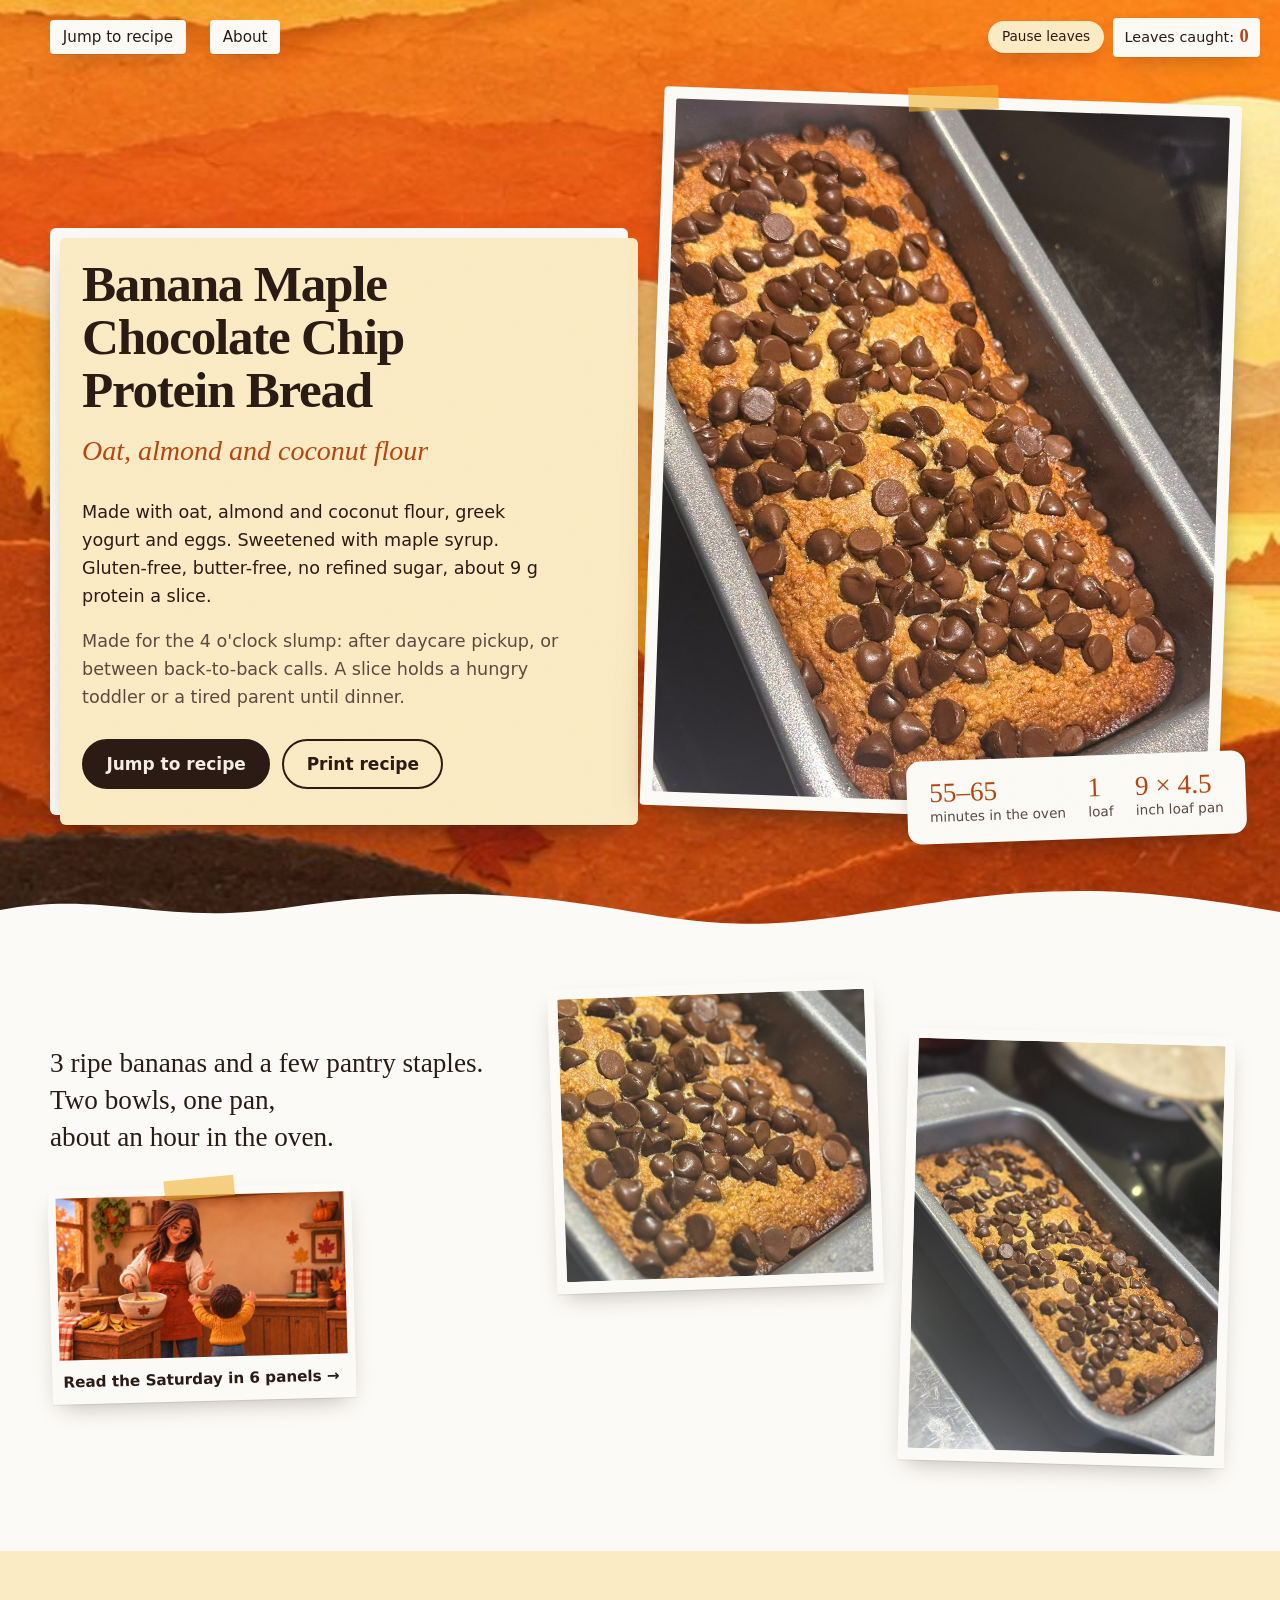
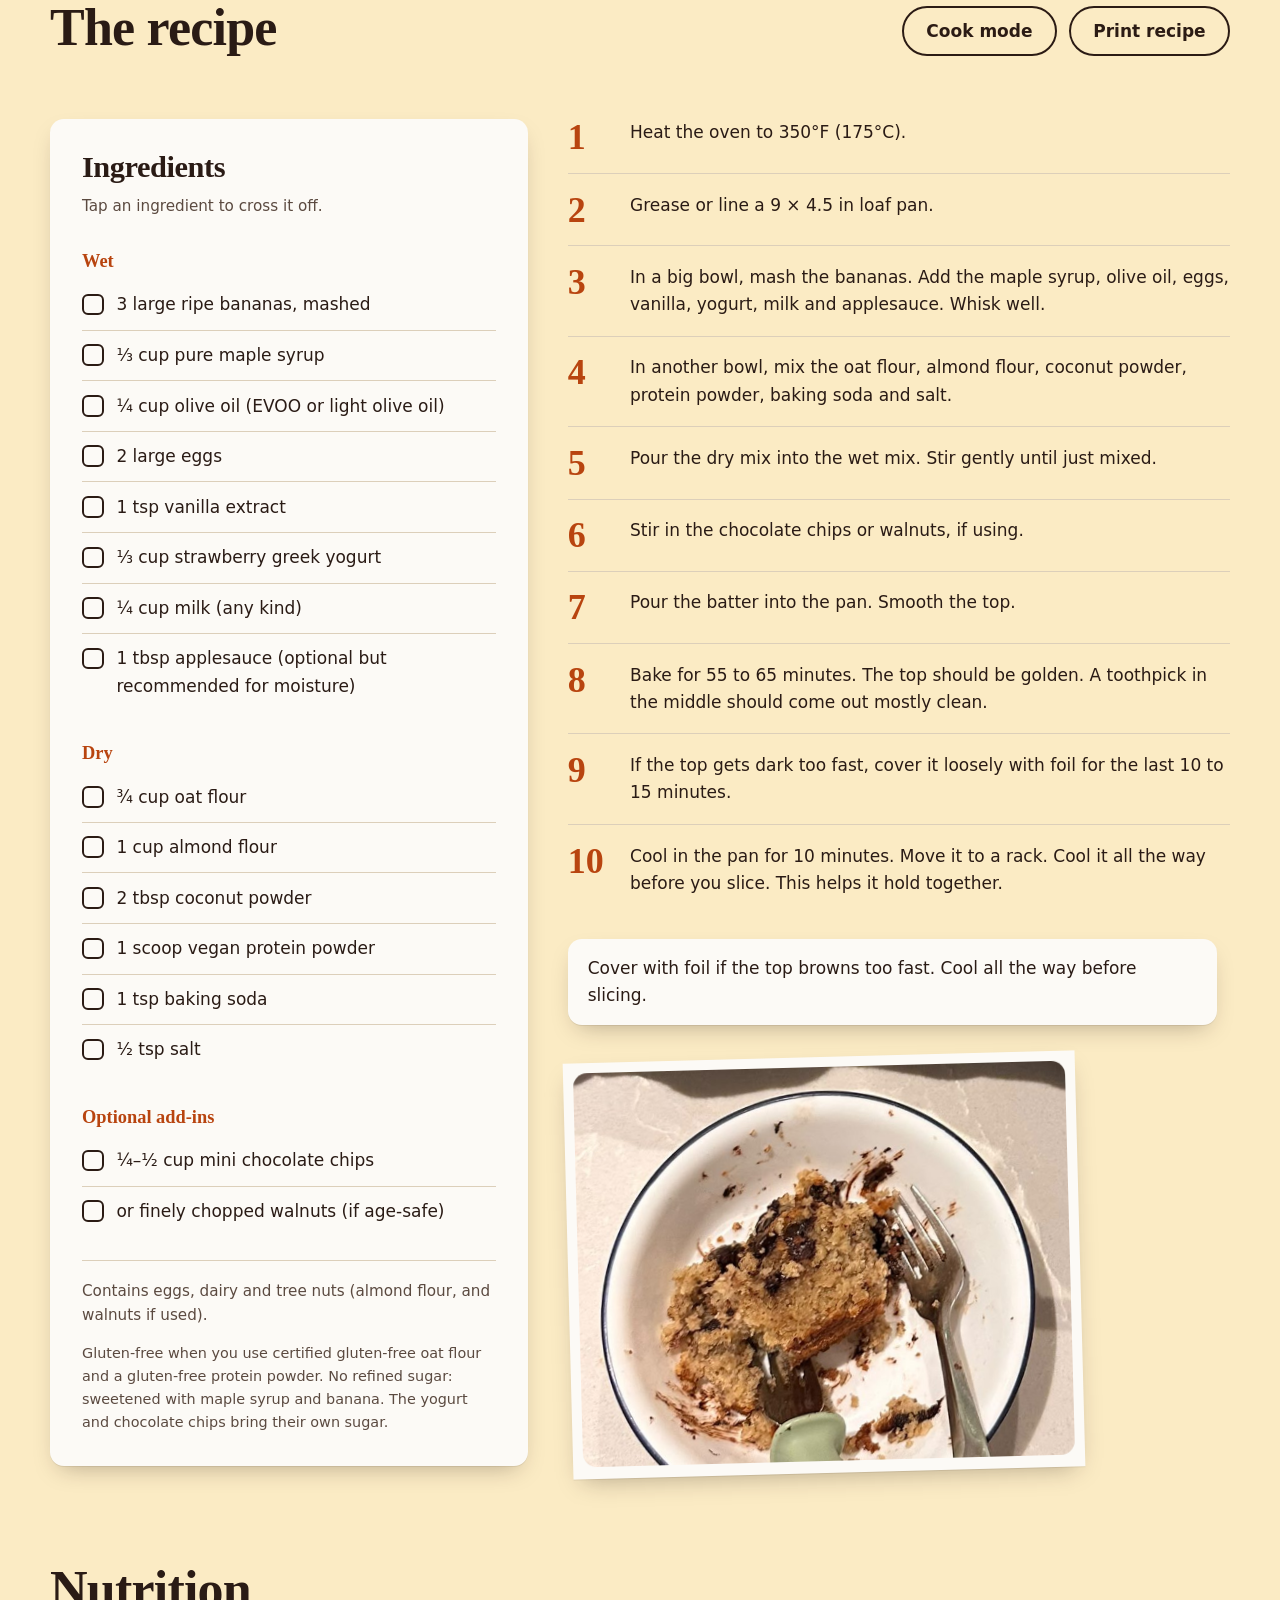
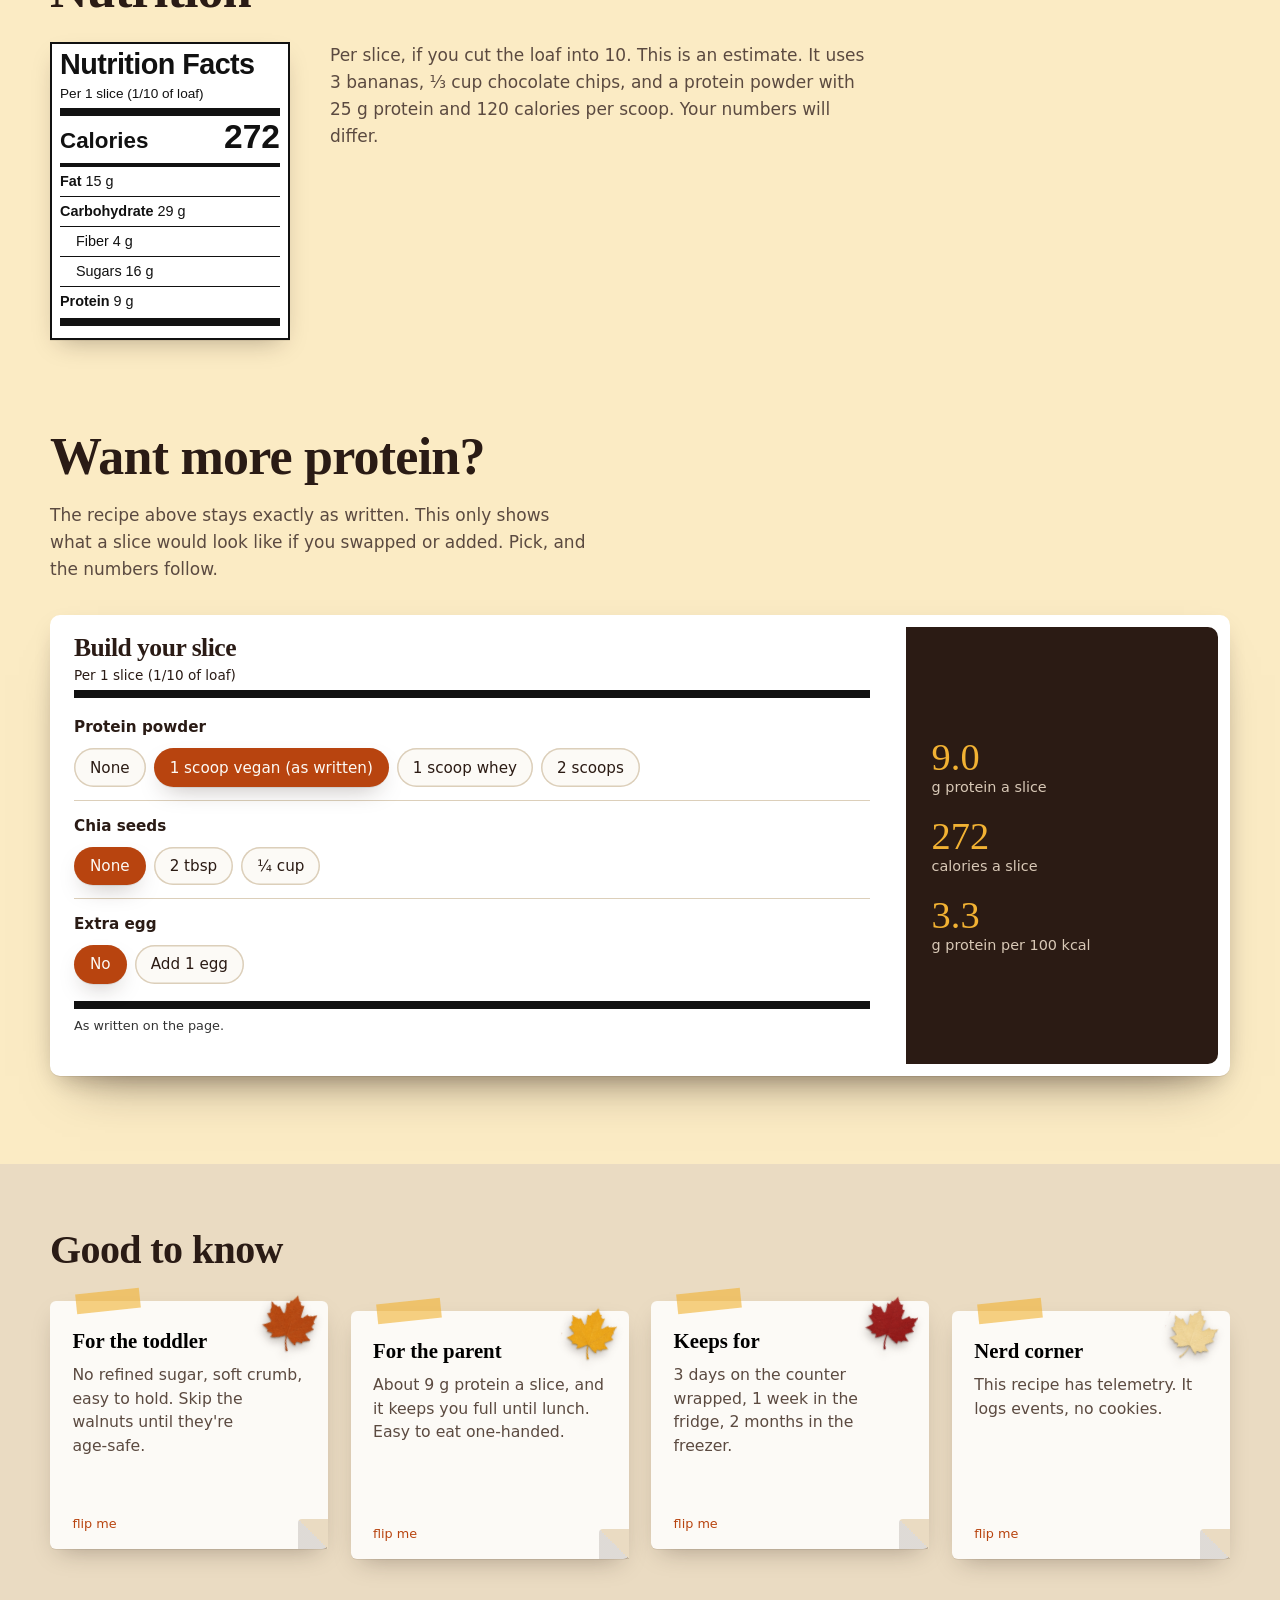
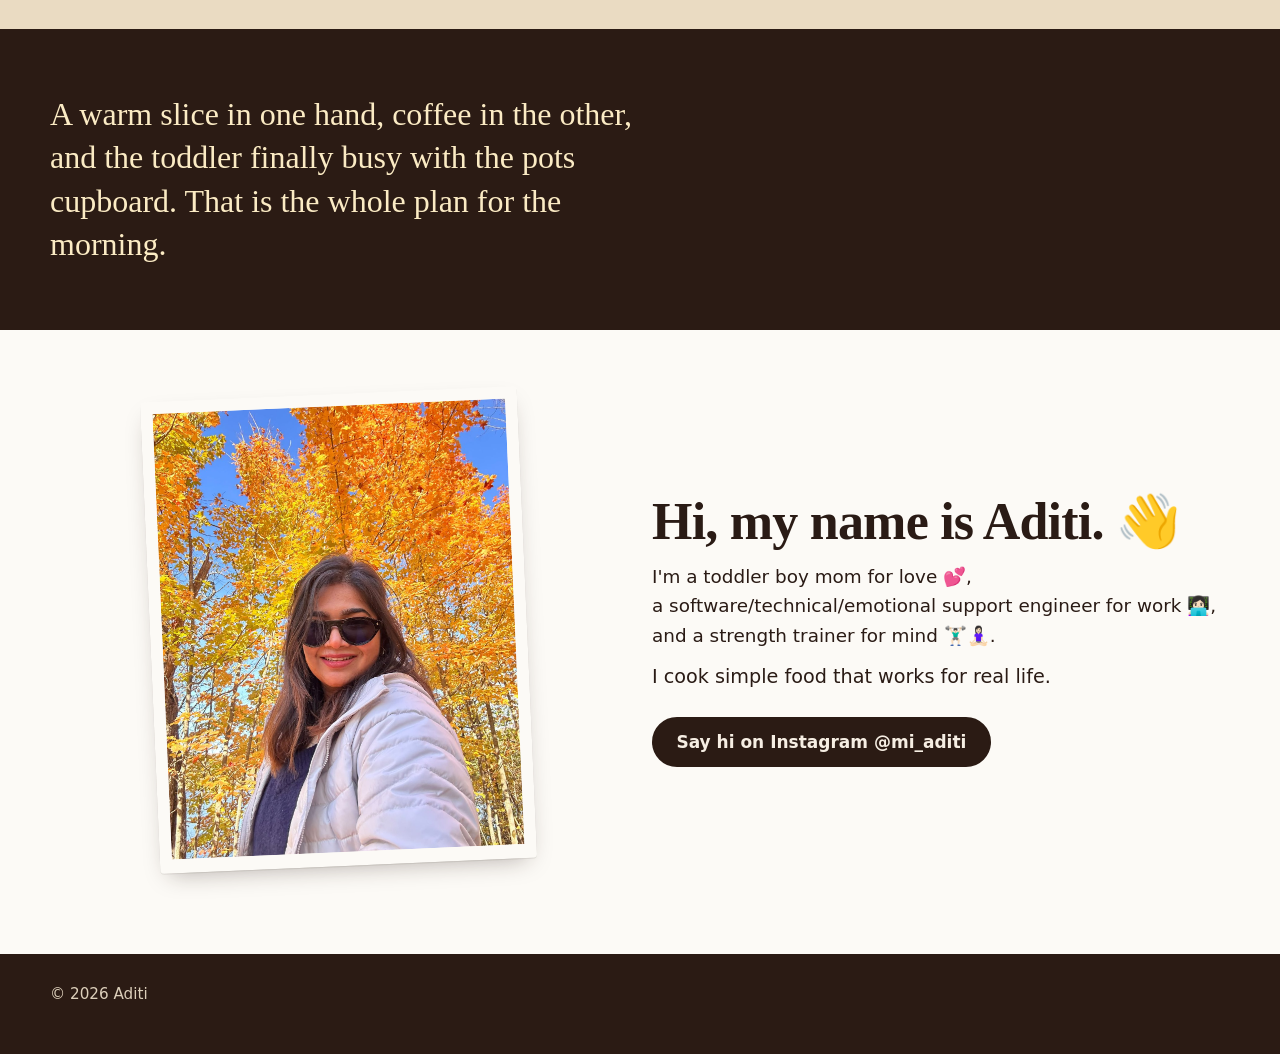
==== index.html @ 46024538 "Add comic strip page (How it went) and teaser on index Amp-Thread-ID: https://ampcode.com/threads/T-" ====
<!DOCTYPE html>
<html lang="en">
<head>
  <meta charset="utf-8">
  <meta name="viewport" content="width=device-width, initial-scale=1">
  <title>Banana Maple Chocolate Chip Protein Bread (Oat, Almond and Coconut Flour)</title>
  <meta name="description" content="Banana bread made with oat, almond and coconut flour, Greek yogurt and eggs, sweetened with maple syrup. Bakes in 55 to 65 minutes.">
  <meta name="theme-color" content="#2B1B14">
  <meta name="color-scheme" content="light">
  <link rel="canonical" href="https://aditiabhang.github.io/yummy-food/">
  <link rel="icon" href="data:image/svg+xml,%3Csvg xmlns=%22http://www.w3.org/2000/svg%22 viewBox=%220 0 100 100%22%3E%3Ctext y=%22.9em%22 font-size=%2290%22%3E%F0%9F%8D%81%3C/text%3E%3C/svg%3E">

  <meta property="og:type" content="article">
  <meta property="og:title" content="Banana Maple Chocolate Chip Protein Bread (Oat, Almond and Coconut Flour)">
  <meta property="og:description" content="Banana bread made with oat, almond and coconut flour, Greek yogurt and eggs, sweetened with maple syrup.">
  <meta property="og:url" content="https://aditiabhang.github.io/yummy-food/">
  <meta property="og:image" content="https://aditiabhang.github.io/yummy-food/assets/images/banana-loaf-3.jpg">
  <meta property="og:image:width" content="1200">
  <meta property="og:image:height" content="1600">
  <meta property="og:image:alt" content="Baked banana bread topped with mini chocolate chips in a loaf pan">
  <meta name="twitter:card" content="summary_large_image">

  <script type="application/ld+json">
  {
    "@context": "https://schema.org",
    "@type": "Recipe",
    "name": "Banana Maple Chocolate Chip Protein Bread (Oat, Almond and Coconut Flour)",
    "description": "Banana bread made with oat, almond and coconut flour, Greek yogurt and eggs, sweetened with maple syrup, with chocolate chips.",
    "image": ["https://aditiabhang.github.io/yummy-food/assets/images/banana-loaf-3.jpg"],
    "author": { "@type": "Person", "name": "Aditi" },
    "cookTime": "PT1H",
    "recipeYield": "1 loaf",
    "recipeIngredient": [
      "3 large ripe bananas, mashed",
      "1/3 cup pure maple syrup",
      "1/4 cup olive oil (EVOO or light olive oil)",
      "2 large eggs",
      "1 tsp vanilla extract",
      "1/3 cup strawberry Greek yogurt",
      "1/4 cup milk (any kind)",
      "1 tbsp applesauce (optional but recommended for moisture)",
      "3/4 cup oat flour",
      "1 cup almond flour",
      "2 tbsp coconut powder",
      "1 scoop vegan protein powder",
      "1 tsp baking soda",
      "1/2 tsp salt",
      "1/4 to 1/2 cup mini chocolate chips (optional)",
      "or finely chopped walnuts (optional, if age-safe)"
    ],
    "recipeInstructions": [
      { "@type": "HowToStep", "text": "Heat the oven to 350°F (175°C)." },
      { "@type": "HowToStep", "text": "Grease or line a 9 x 4.5 in loaf pan." },
      { "@type": "HowToStep", "text": "In a big bowl, mash the bananas. Add the maple syrup, olive oil, eggs, vanilla, yogurt, milk and applesauce. Whisk well." },
      { "@type": "HowToStep", "text": "In another bowl, mix the oat flour, almond flour, coconut powder, protein powder, baking soda and salt." },
      { "@type": "HowToStep", "text": "Pour the dry mix into the wet mix. Stir gently until just mixed." },
      { "@type": "HowToStep", "text": "Stir in the chocolate chips or walnuts, if using." },
      { "@type": "HowToStep", "text": "Pour the batter into the pan. Smooth the top." },
      { "@type": "HowToStep", "text": "Bake for 55 to 65 minutes. The top should be golden. A toothpick in the middle should come out mostly clean." },
      { "@type": "HowToStep", "text": "If the top gets dark too fast, cover it loosely with foil for the last 10 to 15 minutes." },
      { "@type": "HowToStep", "text": "Cool in the pan for 10 minutes. Move it to a rack. Cool it all the way before you slice. This helps it hold together." }
    ]
  }
  </script>

  <style>
    :root {
      --paper: #FCFAF6;
      --ink: #2A1B15;
      --muted: #5B4A40;
      --cocoa: #2B1B14;
      --cocoa-2: #3B281F;
      --gold: #F2B233;
      --gold-soft: #FBEBC4;
      --maple: #B8440F;
      --sky-100: #D6E7FA;
      --line: #DCCFBA;
      --on-dark: #F6EEE3;
      --display: "Iowan Old Style", "Charter", "Palatino Linotype", Georgia, serif;
      --body: ui-sans-serif, system-ui, -apple-system, "Segoe UI", Roboto, "Helvetica Neue", Arial, sans-serif;
      --radius: 14px;
      --off: 1.75rem;
      color-scheme: light;
    }

    *, *::before, *::after { box-sizing: border-box; }
    [hidden] { display: none !important; }

    html { scroll-behavior: smooth; scroll-padding-top: 1rem; -webkit-text-size-adjust: 100%; }
    body {
      margin: 0;
      background: var(--paper);
      color: var(--ink);
      font-family: var(--body);
      font-size: 1.0625rem;
      line-height: 1.6;
      overflow-x: clip;
    }
    img { display: block; max-width: 100%; height: auto; }
    a { color: var(--maple); text-underline-offset: 0.2em; }
    :focus-visible { outline: 3px solid var(--maple); outline-offset: 3px; border-radius: 4px; }

    .wrap { width: min(1180px, 100% - 2.5rem); margin-inline: auto; position: relative; z-index: 1; }

    /* Falling maple leaves (behind the page content) */
    .leaves { position: fixed; inset: 0; overflow: hidden; pointer-events: none; z-index: 0; }
    .leaf { position: absolute; top: -40px; line-height: 1; animation: leaf-fall linear infinite; will-change: transform; }
    .leaf span { display: block; animation: leaf-sway ease-in-out infinite alternate; }
    @keyframes leaf-fall { to { transform: translateY(calc(100vh + 80px)); } }
    @keyframes leaf-sway {
      from { transform: translateX(-18px) rotate(-40deg); }
      to { transform: translateX(18px) rotate(40deg); }
    }
    body.leaves-paused .leaf, body.leaves-paused .leaf .sway { animation-play-state: paused; }

    /* Header */
    .site-header { display: flex; justify-content: flex-end; align-items: center; padding: 1.25rem 0; }
    .nav { display: flex; align-items: center; gap: 1.5rem; font-size: 0.95rem; }
    .nav a { color: var(--ink); }
    .mini {
      font: inherit;
      font-size: 0.85rem;
      padding: 0.3rem 0.85rem;
      color: var(--ink);
      background: transparent;
      border: 1.5px solid var(--cocoa);
      border-radius: 999px;
      cursor: pointer;
    }
    .mini:hover { background: var(--gold-soft); }

    /* Type */
    h1, h2, h3 { font-family: var(--display); }
    h1 {
      font-weight: 700;
      font-size: clamp(2.4rem, 5.6vw, 4.5rem);
      line-height: 1.04;
      letter-spacing: -0.025em;
      margin: 0 0 0.25em;
      text-wrap: balance;
    }
    h2 {
      font-size: clamp(2rem, 4.5vw, 3.25rem);
      line-height: 1.1;
      letter-spacing: -0.015em;
      margin: 0;
      text-wrap: balance;
    }
    .subtitle {
      font-family: var(--display);
      font-style: italic;
      font-size: clamp(1.25rem, 2.4vw, 1.75rem);
      color: var(--maple);
      margin: 0 0 1.5rem;
    }
    .lead { font-size: 1.25rem; max-width: 30rem; margin: 0; text-wrap: pretty; }
    .pitch { font-size: 1.1rem; max-width: 30rem; margin: 1rem 0 0; color: var(--muted); text-wrap: pretty; }
    .tags { list-style: none; display: flex; flex-wrap: wrap; gap: 0.5rem; margin: 0 0 1.5rem; padding: 0; }
    .tags li {
      font-size: 0.85rem;
      font-weight: 600;
      line-height: 1.2;
      padding: 0.35rem 0.85rem;
      color: var(--cocoa);
      background: var(--gold-soft);
      border-radius: 999px;
    }

    /* Buttons */
    .actions { display: flex; flex-wrap: wrap; gap: 0.75rem; margin-top: 1.75rem; }
    .btn {
      font: inherit;
      font-weight: 600;
      padding: 0.8rem 1.4rem;
      border-radius: 999px;
      border: 2px solid var(--cocoa);
      text-decoration: none;
      cursor: pointer;
      display: inline-block;
      line-height: 1.2;
      transition: background-color 0.15s, color 0.15s, border-color 0.15s, transform 0.1s;
    }
    .btn:active { transform: scale(0.97); }
    .btn-primary { background: var(--cocoa); color: var(--on-dark); }
    .btn-primary:hover { background: var(--cocoa-2); }
    .btn-ghost { background: transparent; color: var(--cocoa); }
    .btn-ghost:hover { background: var(--gold-soft); }
    .btn[aria-pressed="true"] { background: var(--maple); border-color: var(--maple); color: #fff; }

    /* Hero */
    .hero {
      display: grid;
      grid-template-columns: repeat(12, 1fr);
      column-gap: 1.5rem;
      align-items: center;
      padding: 1.5rem 0 5rem;
    }
    .hero-copy { grid-column: 1 / 7; position: relative; z-index: 2; }
    .hero-visual { grid-column: 7 / 13; position: relative; }
    .hero-visual::before {
      content: "";
      position: absolute;
      inset: var(--off) 0 0 var(--off);
      background: var(--gold);
      border-radius: var(--radius);
    }
    .hero-photo {
      position: relative;
      margin: 0 var(--off) var(--off) 0;
      aspect-ratio: 3 / 4;
      border-radius: var(--radius);
      overflow: hidden;
      background: var(--cocoa);
      animation: reveal 0.9s cubic-bezier(0.23, 1, 0.32, 1) both;
    }
    .hero-photo img { width: 100%; height: 100%; object-fit: cover; }
    @keyframes reveal {
      from { clip-path: inset(0 0 100% 0); }
      to { clip-path: inset(0 0 0 0); }
    }

    .facts {
      position: absolute;
      left: -3.5rem;
      bottom: 3.5rem;
      z-index: 3;
      margin: 0;
      padding: 1.1rem 1.4rem;
      display: grid;
      grid-template-columns: repeat(3, auto);
      gap: 1.4rem;
      background: var(--cocoa);
      color: var(--on-dark);
      border-radius: var(--radius);
    }
    .facts div { display: flex; flex-direction: column-reverse; }
    .facts dt { font-size: 0.85rem; color: #D8C8B6; line-height: 1.3; }
    .facts dd { margin: 0; font-family: var(--display); font-size: 1.7rem; line-height: 1.1; color: var(--gold); }
    .print-line { display: none; }

    /* Photo strip */
    .strip {
      display: grid;
      grid-template-columns: repeat(12, 1fr);
      gap: 1.5rem;
      align-items: center;
      padding: 0 0 5.5rem;
    }
    .strip-text { grid-column: 1 / 6; }
    .strip-text p {
      font-family: var(--display);
      font-size: clamp(1.4rem, 2.4vw, 1.7rem);
      line-height: 1.35;
      margin: 0;
      text-wrap: pretty;
    }
    .strip-photos {
      grid-column: 6 / 13;
      display: grid;
      grid-template-columns: 1fr 1fr;
      gap: 1.5rem;
      align-items: start;
    }
    .strip-photos figure { margin: 0; }
    .strip-photos figure:last-child { margin-top: 3rem; }
    .strip-photos img { width: 100%; object-fit: cover; border-radius: var(--radius); }
    .strip-photos figure:first-child img { aspect-ratio: 807 / 743; }
    .strip-photos figure:last-child img { aspect-ratio: 3 / 4; }
    .comic-teaser {
      display: block; position: relative; max-width: 19rem; margin-top: 2rem;
      padding: 8px 8px 10px; background: var(--paper); color: var(--cocoa); text-decoration: none;
      box-shadow: 0 1px 0 rgba(43,27,20,.08), 0 10px 24px -10px rgba(43,27,20,.35);
      transform: rotate(-1.5deg); transition: transform .2s ease;
    }
    .comic-teaser:hover { transform: rotate(0deg) translateY(-2px); }
    .comic-teaser .tape { position: absolute; top: -9px; left: 50%; width: 70px; height: 20px; margin-left: -35px; background: rgba(242,178,51,.6); transform: rotate(-4deg); }
    .comic-teaser img { display: block; width: 100%; aspect-ratio: 16 / 9; object-fit: cover; }
    .comic-teaser-text { display: block; padding: .6rem .2rem 0; font-size: .95rem; font-weight: 600; }

    /* Recipe */
    .recipe { padding: 0 0 5.5rem; }
    .recipe-head {
      display: flex;
      flex-wrap: wrap;
      justify-content: space-between;
      align-items: flex-end;
      gap: 1rem 2rem;
      margin-bottom: 0.75rem;
    }
    .recipe-tools { display: flex; flex-wrap: wrap; gap: 0.75rem; }
    .cook-status { min-height: 1.6em; margin: 0 0 1.5rem; color: var(--maple); font-weight: 600; }
    .recipe-grid {
      display: grid;
      grid-template-columns: repeat(12, 1fr);
      gap: 2.5rem 1.5rem;
      align-items: start;
    }
    .ingredients {
      grid-column: 1 / 6;
      position: sticky;
      top: 1.5rem;
      padding: 2rem;
      background: var(--cocoa);
      color: var(--on-dark);
      border-radius: var(--radius);
    }
    .ingredients :focus-visible { outline-color: var(--on-dark); }
    .ingredients h2 { font-size: 1.9rem; color: var(--on-dark); }
    .tap-note { margin: 0.4rem 0 0; font-size: 0.9rem; color: #D8C8B6; }
    .ingredients h3 { font-size: 1.15rem; color: var(--gold); margin: 1.75rem 0 0.25rem; }
    .ingredients ul { list-style: none; margin: 0; padding: 0; }
    .ingredients li + li { border-top: 1px solid rgba(246, 238, 227, 0.14); }
    .check { position: relative; display: flex; gap: 0.8rem; align-items: flex-start; padding: 0.7rem 0; cursor: pointer; }
    .check input { position: absolute; opacity: 0; width: 1px; height: 1px; }
    .check .box {
      flex: none;
      width: 1.35rem;
      height: 1.35rem;
      margin-top: 0.15rem;
      display: grid;
      place-items: center;
      border: 2px solid var(--gold);
      border-radius: 6px;
      transition: background-color 0.15s;
    }
    .check .box::after {
      content: "";
      width: 0.7rem;
      height: 0.38rem;
      margin-top: -2px;
      border-left: 2.5px solid var(--cocoa);
      border-bottom: 2.5px solid var(--cocoa);
      transform: rotate(-45deg) scale(0);
      transition: transform 0.15s;
    }
    .check input:checked + .box { background: var(--gold); }
    .check input:checked + .box::after { transform: rotate(-45deg) scale(1); }
    .check input:checked ~ .label { text-decoration: line-through; opacity: 0.6; }
    .check input:focus-visible + .box { outline: 3px solid var(--on-dark); outline-offset: 3px; }
    .allergens {
      margin: 1.5rem 0 0;
      padding-top: 1.1rem;
      border-top: 1px solid rgba(246, 238, 227, 0.14);
      font-size: 0.95rem;
      color: #E9DCCB;
    }
    .allergens.fine-print { margin-top: 0.9rem; padding-top: 0; border-top: 0; font-size: 0.9rem; }

    .steps-col { grid-column: 6 / 13; padding-left: 1rem; }
    .steps { list-style: none; counter-reset: step; margin: 0; padding: 0; }
    .steps li {
      counter-increment: step;
      display: grid;
      grid-template-columns: 3.4rem 1fr;
      gap: 0.25rem 0.5rem;
      padding: 1.1rem 0;
      border-top: 1px solid var(--line);
    }
    .steps li:first-child { border-top: 0; padding-top: 0; }
    .steps li::before {
      content: counter(step);
      font-family: var(--display);
      font-weight: 700;
      font-size: 2.25rem;
      line-height: 1;
      color: var(--maple);
    }
    .steps p { margin: 0; max-width: 60ch; }
    .tip {
      margin: 1.5rem 0 0;
      padding: 1rem 1.25rem;
      background: var(--gold-soft);
      border-radius: var(--radius);
      max-width: 60ch;
    }
    .plate { margin: 2rem 0 0; max-width: 32rem; }
    .plate img { width: 100%; border-radius: var(--radius); }

    /* Nutrition sticker */
    .nutrition { padding: 0 0 5.5rem; }
    .nutrition-head { display: flex; align-items: center; flex-wrap: wrap; gap: 0.75rem 1rem; }
    .badge {
      font-size: 0.8rem;
      font-weight: 600;
      padding: 0.15rem 0.7rem;
      color: #0B2A4A;
      background: var(--sky-100);
      border-radius: 6px;
    }
    .nutrition-grid { display: flex; flex-wrap: wrap; gap: 2rem 2.5rem; align-items: flex-start; margin-top: 1.5rem; }
    .nutrition-note { margin: 0; max-width: 34rem; color: var(--muted); }
    .nf {
      width: 240px;
      padding: 6px 8px 8px;
      background: #fff;
      color: #111;
      border: 2px solid #111;
      font-family: Arial, Helvetica, sans-serif;
    }
    .nf-title { font-size: 1.8rem; font-weight: 900; line-height: 1; letter-spacing: -0.02em; }
    .nf-serving { font-size: 0.85rem; margin-top: 4px; }
    .nf-bar { background: #111; margin: 4px 0; }
    .nf-bar.thick { height: 8px; }
    .nf-bar.mid { height: 4px; margin-bottom: 0; }
    .nf-cal { display: flex; justify-content: space-between; align-items: baseline; }
    .nf-cal span:first-child { font-size: 1.4rem; font-weight: 900; }
    .nf-cal span:last-child { font-size: 2.1rem; font-weight: 900; line-height: 1; }
    .nf-row { border-top: 1px solid #111; padding: 3px 0; font-size: 0.9rem; }
    .nf-row.first { border-top: 0; }
    .nf-row.sub { padding-left: 1rem; }
    .nf-foot { font-size: 0.72rem; line-height: 1.35; }

    /* Protein builder (what-if; does not change the recipe) */
    .builder { padding: 0 0 5.5rem; }
    .builder-head { display: flex; align-items: center; flex-wrap: wrap; gap: 0.75rem 1rem; }
    .builder-note { margin: 1rem 0 0; max-width: 34rem; color: var(--muted); }
    .split {
      display: grid;
      grid-template-columns: 1fr 21rem;
      margin-top: 2rem;
      background: #fff;
      border: 2px solid var(--cocoa);
      border-radius: var(--radius);
      overflow: hidden;
    }
    .split-left { padding: 1.25rem 1.5rem 1.1rem; font-family: Arial, Helvetica, sans-serif; color: #111; }
    .split-left .nf-title { font-size: 1.6rem; }
    .pick { padding: 0.8rem 0; border-top: 1px solid #111; }
    .nf-bar + .pick { border-top: 0; }
    .pick-label { display: block; font-weight: 700; font-size: 0.95rem; margin-bottom: 0.55rem; }
    .pick-options { display: flex; flex-wrap: wrap; gap: 0.5rem; }
    .pick-options .mini { padding: 0.45rem 1rem; font-size: 0.95rem; font-family: var(--body); }
    .pick-options .mini[aria-pressed="true"] { background: var(--cocoa); color: var(--on-dark); }
    .readout {
      margin: 0.75rem;
      padding: 1.4rem 1.6rem;
      display: grid;
      align-content: center;
      gap: 1.25rem;
      background: var(--cocoa);
      color: var(--on-dark);
      border-radius: calc(var(--radius) - 4px);
    }
    .readout div { display: flex; flex-direction: column-reverse; }
    .readout dt { font-size: 0.9rem; color: #D8C8B6; line-height: 1.3; }
    .readout dd { margin: 0; font-family: var(--display); font-size: 2.4rem; line-height: 1.05; color: var(--gold); font-variant-numeric: tabular-nums; }
    .readout .delta { font-family: var(--body); font-size: 0.85rem; color: #D8C8B6; margin-left: 0.45rem; }
    .readout .delta:empty { display: none; }
    .builder-tip {
      margin: 0.5rem 0 0;
      font-size: 0.8rem;
      line-height: 1.4;
      color: #333;
      min-height: 2.8em;
    }

    /* About */
    .about {
      display: grid;
      grid-template-columns: repeat(12, 1fr);
      gap: 2rem 1.5rem;
      align-items: center;
      padding: 0 0 5.5rem;
    }
    .about-photo { grid-column: 2 / 6; position: relative; }
    .about-photo::before {
      content: "";
      position: absolute;
      inset: var(--off) 0 0 var(--off);
      background: var(--gold);
      border-radius: var(--radius);
    }
    .about-photo img {
      position: relative;
      width: calc(100% - var(--off));
      margin-bottom: var(--off);
      aspect-ratio: 4 / 5;
      object-fit: cover;
      object-position: 50% 58%;
      border-radius: var(--radius);
    }
    .about-text { grid-column: 7 / 13; }
    .about-text p { margin: 0.75rem 0 0; font-size: 1.2rem; max-width: 30rem; }
    .about-text .lines { max-width: none; font-size: 1.15rem; }
    .about-text .btn { margin-top: 1.5rem; }
    .about-text .nerd { margin-top: 1.5rem; font-size: 1rem; color: var(--muted); }

    /* Footer */
    .site-footer { border-top: 1px solid var(--line); padding: 1.75rem 0 3rem; color: var(--muted); font-size: 0.95rem; }
    .site-footer p { margin: 0; }

    /* Small screens */
    @media (max-width: 900px) {
      :root { --off: 1.1rem; }
      .nav { gap: .75rem; font-size: 0.85rem; }
      .hero { display: block; padding: 0.5rem 0 3.5rem; }
      .hero-visual { margin-top: 2.5rem; }
      .facts { left: 0.75rem; bottom: 2.25rem; padding: 0.9rem 1.1rem; gap: 1rem; }
      .facts dd { font-size: 1.4rem; }
      .strip { display: block; padding-bottom: 3.5rem; }
      .strip-text { margin-bottom: 2rem; }
      .strip-photos { gap: 1rem; }
      .strip-photos figure:last-child { margin-top: 2rem; }
      .recipe-grid { display: block; }
      .ingredients { position: static; padding: 1.5rem; margin-bottom: 2.5rem; }
      .steps-col { padding-left: 0; }
      .nutrition { padding-bottom: 3.5rem; }
      .builder { padding-bottom: 3.5rem; }
      .split { display: block; }
      .split-left { padding: 1rem 1.1rem 0.9rem; }
      .readout { grid-template-columns: 1fr 1fr; gap: 1rem 1.25rem; }
      .readout dd { font-size: 2rem; }
      .about { display: block; padding-bottom: 3.5rem; }
      .lines br { display: none; } /* narrow screens: let the lines flow as a sentence */
      .about-photo { max-width: 22rem; margin-bottom: 2rem; }
    }

    @media (prefers-reduced-motion: reduce) {
      html { scroll-behavior: auto; }
      .hero-photo { animation: none; }
      .leaves { display: none; }
      .btn, .check .box, .check .box::after { transition: none; }
    }


    /* ===== Paper theme ===== */
    :root { --sand: #EADBC2; --pshadow: 0 1px 0 rgba(43,27,20,.08), 0 10px 24px -10px rgba(43,27,20,.35); }
    html { overflow-x: clip; }
    body::after {
      content: ""; position: fixed; inset: 0; pointer-events: none; z-index: 60; opacity: .12; mix-blend-mode: multiply;
      background-image: url("data:image/svg+xml;utf8,<svg xmlns='http://www.w3.org/2000/svg' width='200' height='200'><filter id='n'><feTurbulence type='fractalNoise' baseFrequency='.9' numOctaves='2' stitchTiles='stitch'/><feColorMatrix values='0 0 0 0 .6 0 0 0 0 .5 0 0 0 0 .4 0 0 0 .18 0'/></filter><rect width='200' height='200' filter='url(%23n)'/></svg>");
    }
    .wrap { z-index: auto; }
    .leaves { z-index: 1; }
    main > section > *, .site-footer > * { position: relative; z-index: 2; }
    .leaf { top: -120px; width: 44px; pointer-events: auto; cursor: pointer; opacity: .92; }
    .leaf .sway { display: block; position: relative; animation: leaf-sway ease-in-out infinite alternate; }
    .leaf img { display: block; width: 100%; filter: drop-shadow(0 6px 6px rgba(43,27,20,.35)); }
    .leaf .l { clip-path: polygon(0 0, 55% 0, 42% 30%, 58% 55%, 45% 80%, 52% 100%, 0 100%); }
    .leaf .r { position: absolute; inset: 0; clip-path: polygon(55% 0, 100% 0, 100% 100%, 52% 100%, 45% 80%, 58% 55%, 42% 30%); }
    .leaf.caught .l { animation: tear-l .7s ease-in forwards; }
    .leaf.caught .r { animation: tear-r .7s ease-in forwards; }
    @keyframes tear-l { 20% { transform: translate(-4px, 0) rotate(-8deg); opacity: 1; } to { transform: translate(-26px, 60px) rotate(-50deg); opacity: 0; } }
    @keyframes tear-r { 20% { transform: translate(4px, 0) rotate(8deg); opacity: 1; } to { transform: translate(26px, 70px) rotate(45deg); opacity: 0; } }
    .basket { display: inline-flex; align-items: center; gap: .35rem; background: var(--paper); padding: .3rem .7rem; border-radius: 4px; box-shadow: var(--pshadow); font-size: .9rem; color: var(--cocoa); }
    .basket b { font-family: var(--display); font-size: 1.15rem; color: var(--maple); }
    .site-header { position: absolute; left: 0; right: 0; top: 0; z-index: 4; justify-content: flex-start; }
    .leaf-ctl { position: fixed; top: 1.1rem; right: 1.25rem; z-index: 4; display: flex; gap: .6rem; align-items: center; white-space: nowrap; }
    .nav a { color: var(--cocoa); background: var(--paper); padding: .3rem .8rem; border-radius: 4px; text-decoration: none; box-shadow: var(--pshadow); display: inline-block; }
    .mini { color: var(--cocoa); background: var(--gold-soft); border: 0; box-shadow: var(--pshadow); }
    .hero { position: relative; padding: 6rem 0 7rem; align-items: end; }
    .hero::before { z-index: 0; }
    .hero::before { content: ""; position: absolute; inset: 0 -100vw; z-index: 0; background: url("assets/images/paper-sunset.jpg") center 62% / cover no-repeat; }
    .hero-copy { background: var(--paper); padding: 1.8rem 2rem 1.6rem; border-radius: 6px; box-shadow: var(--pshadow), 0 30px 50px -30px rgba(43,27,20,.6); }
    .hero-copy::after { content: ""; position: absolute; inset: 10px -10px -10px 10px; background: var(--gold-soft); z-index: -1; border-radius: 6px; box-shadow: var(--pshadow); }
    .hero-copy h1 { font-size: clamp(2.1rem, 4.2vw, 3.2rem); }
    .lead { font-size: 1.1rem; }
    .hero-visual::before { display: none; }
    .hero-photo { margin: 0; padding: 12px 12px 14px; background: var(--paper); border-radius: 4px; box-shadow: var(--pshadow), 0 30px 50px -30px rgba(43,27,20,.6); transform: rotate(2deg); animation: none; overflow: visible; aspect-ratio: auto; }
    .hero-photo .zoom { aspect-ratio: 4 / 5; overflow: hidden; border-radius: 2px; }
    .hero-photo img { transform: scale(1.18); object-position: 50% 45%; }
    .tape { position: absolute; top: -10px; left: 50%; width: 90px; height: 24px; margin-left: -45px; background: rgba(242,178,51,.6); transform: rotate(-4deg); z-index: 2; }
    .facts { left: auto; right: -1rem; bottom: -1.5rem; background: var(--paper); color: var(--ink); box-shadow: var(--pshadow); transform: rotate(-2deg); }
    .facts dt { color: var(--muted); } .facts dd { color: var(--maple); }
    .tear { display: block; width: 100vw; height: 48px; margin: -47px calc(50% - 50vw) 0; position: relative; z-index: 2; }
    .strip { padding-top: 3.5rem; }
    .strip-photos figure { position: relative; padding: 10px 10px 12px; background: var(--paper); box-shadow: var(--pshadow); transform: rotate(-2deg); }
    .strip-photos figure:last-child { transform: rotate(1.6deg); }
    .strip-photos figure img { border-radius: 2px; }
    .recipe, .nutrition, .builder { position: relative; }
    .recipe::before, .nutrition::before, .builder::before { content: ""; position: absolute; inset: 0 -100vw; background: var(--gold-soft); z-index: -1; }
    .recipe { padding-top: 3rem; }
    .ingredients { background: var(--paper); color: var(--ink); box-shadow: var(--pshadow); }
    .ingredients h2, .ingredients h3 { color: var(--ink); } .ingredients h3 { color: var(--maple); }
    .ingredients li + li { border-top-color: var(--line); }
    .ingredients :focus-visible { outline-color: var(--maple); }
    .allergens { color: var(--muted); border-top-color: var(--line); }
    .check .box { border-color: var(--cocoa); }
    .check input:checked ~ .label { text-decoration: line-through; color: var(--muted); }
    .check input:checked ~ .box { animation: stamp .3s ease-out; }
    @keyframes stamp { 50% { transform: scale(1.35) rotate(-8deg); } }
    .tap-note { margin: .6rem 0 0; }
    .tap-note { color: var(--muted); font-size: .95rem; }
    .steps li { border-top-color: var(--line); }
    .tip { background: var(--paper); box-shadow: var(--pshadow); }
    .plate { padding: 10px 10px 12px; background: var(--paper); box-shadow: var(--pshadow); transform: rotate(-1.5deg); }
    .nf { box-shadow: var(--pshadow); }
    /* builder: one paper block, cocoa readout with soft edge */
    .builder { padding-top: 0; }
    .split { border: 0; box-shadow: var(--pshadow), 0 30px 50px -30px rgba(43,27,20,.5); border-radius: 10px; overflow: hidden; }
    .split-left { padding-bottom: 1.5rem; }
    .split-left { font-family: var(--body); color: var(--ink); }
    .split-left .nf-title { font-family: var(--display); }
    .pick { border-top-color: var(--line); }
    .pick-options .mini { background: var(--paper); box-shadow: 0 0 0 1.5px var(--line) inset; }
    .pick-options .mini[aria-pressed="true"] { background: var(--maple); color: var(--paper); box-shadow: var(--pshadow); }
    .readout { border-radius: 0 10px 10px 0; }
    /* flip cards */
    .corners { position: relative; padding: 4rem 0 5rem; }
    .corners::before { content: ""; position: absolute; inset: 0 -100vw; background: var(--sand); z-index: -1; }
    .corners h2 { font-size: clamp(1.8rem, 3.5vw, 2.5rem); margin: 0 0 .3rem; }
    .corners h2 { margin-bottom: 1.8rem; }
    .cards { display: grid; grid-template-columns: repeat(4, 1fr); gap: 1.4rem; }
    .flip { position: relative; height: 15.5rem; perspective: 1000px; background: none; border: 0; padding: 0; font: inherit; text-align: left; cursor: pointer; }
    .flip-inner { position: absolute; inset: 0; transition: transform .6s cubic-bezier(.2,.8,.2,1); transform-style: preserve-3d; }
    .flip.on .flip-inner { transform: rotateY(180deg); }
    .face { position: absolute; inset: 0; padding: 1.4rem; background: var(--paper); border-radius: 6px; box-shadow: var(--pshadow); backface-visibility: hidden; -webkit-backface-visibility: hidden; }
    .face.back { transform: rotateY(180deg); background: var(--gold-soft); }
        .face h3 { font-family: var(--display); margin: 0 0 .4rem; font-size: 1.3rem; }
    .face p { margin: 0; color: var(--muted); font-size: .98rem; line-height: 1.5; }
    .face::before { content: ""; position: absolute; right: 0; bottom: 0; width: 30px; height: 30px; background: linear-gradient(225deg, var(--sand) 50%, rgba(43,27,20,.14) 50%); border-top-left-radius: 4px; }
    .face::after { content: "flip me"; position: absolute; left: 1.4rem; bottom: .9rem; font-size: .8rem; color: var(--maple); }
    .face.back::after { content: "flip me back"; }
    .face.back::before { background: linear-gradient(225deg, var(--sand) 50%, rgba(43,27,20,.1) 50%); }
    .face img { width: 52px; position: absolute; top: -20px; right: 14px; transform: rotate(18deg); filter: drop-shadow(0 4px 4px rgba(43,27,20,.3)); }
    .flip:nth-child(2), .flip:nth-child(4) { transform: translateY(10px); }
    .flip .tape { left: 26px; margin: 0; width: 64px; height: 20px; transform: rotate(-6deg); z-index: 3; }
    .cozy { position: relative; padding: 4rem 0; color: var(--gold-soft); }
    .cozy::before { content: ""; position: absolute; inset: 0 -100vw; background: var(--cocoa); z-index: -1; }
    .cozy p { font-family: var(--display); font-size: clamp(1.4rem, 2.6vw, 2rem); line-height: 1.35; max-width: 38rem; margin: 0; }
    .cozy small { display: block; margin-top: .9rem; font-family: var(--body); font-size: .95rem; color: var(--gold); }
    .about { padding-top: 4rem; }
    .about-photo::before { display: none; }
    .about-photo img { margin: 0; width: 100%; padding: 12px 12px 14px; background: var(--paper); box-shadow: var(--pshadow); transform: rotate(-2.5deg); border-radius: 4px; }
    .site-footer { border: 0; color: var(--line); position: relative; }
    .site-footer::before { content: ""; position: absolute; inset: 0 -100vw; background: var(--cocoa); z-index: -1; }
    @media (max-width: 1100px) { .cards { grid-template-columns: 1fr 1fr; } }
    @media (max-width: 900px) {
      .hero { padding: 5rem 0 5rem; }
      .hero-copy { padding: 1.3rem; }
      .hero-visual { margin-top: 3rem; }
      .facts { right: 0; bottom: -1.25rem; }
      .leaf { width: 36px; }
    }
    @media (max-width: 600px) { .cards { grid-template-columns: 1fr; } .flip:nth-child(n) { transform: none; } }
    @media (prefers-reduced-motion: reduce) { .leaf img, .check input:checked ~ .box { animation: none; } .flip-inner { transition: none; } }

    /* Print: recipe and nutrition only, black on white */
    @media print {
      body::after, .leaves, .leaf-ctl, .tear, .corners, .cozy, .tape, .tap-note { display: none !important; }
      .hero::before, .recipe::before, .nutrition::before, .builder::before { display: none; }
      .hero-copy, .ingredients, .hero-photo, .plate, .nf, .tip, .split { transform: none; box-shadow: none; }
      .hero-photo img { transform: none; }
      body { background: #fff; color: #000; font-size: 11pt; line-height: 1.45; }
      .leaves, .site-header, .actions, .hero-visual, .strip, .recipe-tools, .cook-status,
      .tap-note, .about, .site-footer, .plate, .badge, .pitch, .builder { display: none !important; }
      .tags li { background: #fff; border: 1px solid #777; color: #000; }
      .wrap { width: 100%; }
      .hero { display: block; padding: 0 0 1rem; }
      .hero-copy { max-width: none; }
      h1 { font-size: 24pt; }
      .subtitle { color: #000; margin-bottom: 0.5rem; }
      .lead { font-size: 11pt; max-width: none; }
      .print-line { display: block; margin: 0.75rem 0 0; font-weight: 600; }
      .recipe { padding: 0 0 1rem; }
      .recipe-head { display: none; }
      .recipe-grid { display: block; }
      .ingredients {
        position: static;
        padding: 0.75rem 1rem;
        margin-bottom: 1rem;
        background: #fff;
        color: #000;
        border: 1px solid #777;
        break-inside: avoid;
      }
      .ingredients h2, .ingredients h3 { color: #000; }
      .ingredients h2 { font-size: 16pt; }
      .ingredients li + li { border-top-color: #ccc; }
      .check { padding: 0.25rem 0; }
      .check .box { border-color: #000; }
      .allergens { color: #000; border-top-color: #ccc; }
      .steps-col { padding-left: 0; }
      .steps li { padding: 0.5rem 0; border-top-color: #ccc; break-inside: avoid; }
      .steps li::before { color: #000; font-size: 1.5rem; }
      .tip { background: #fff; border: 1px solid #ccc; padding: 0.5rem 0.75rem; }
      .nutrition { padding: 0; break-inside: avoid; }
      .nutrition h2 { font-size: 16pt; }
      .nutrition-note { color: #000; font-size: 9pt; }
      a { color: #000; text-decoration: none; }
    }
  </style>

  <script defer src="https://cloud.umami.is/script.js"
    data-website-id="78c5d58c-f7d5-4a51-99a7-43ed96a893a9"
    data-domains="aditiabhang.github.io"></script>
</head>
<body id="top">
  <div class="leaves" id="leaves" aria-hidden="true"></div>
  <div class="leaf-ctl" id="leaf-ctl">
    <button class="mini" type="button" id="leaf-toggle" aria-pressed="false">Pause leaves</button>
    <span class="basket" aria-live="polite">Leaves caught: <b id="caught">0</b></span>
  </div>

  <div class="wrap">
    <header class="site-header">
      <nav class="nav" aria-label="Page">
        <a href="#recipe" data-umami-event="jump-to-recipe" data-umami-event-place="header">Jump to recipe</a>
        <a href="#about">About</a>
      </nav>
    </header>

    <main>
      <section class="hero" aria-labelledby="title">
        <div class="hero-copy">
          <h1 id="title">Banana Maple Chocolate Chip Protein Bread</h1>
          <p class="subtitle">Oat, almond and coconut flour</p>
          <p class="lead">Made with oat, almond and coconut flour, greek yogurt and eggs. Sweetened with maple syrup. Gluten-free, butter-free, no refined sugar, about 9 g protein a slice.</p>
          <p class="pitch">Made for the 4 o'clock slump: after daycare pickup, or between back-to-back calls. A slice holds a hungry toddler or a tired parent until dinner.</p>
          <p class="print-line">Bakes 55 to 65 minutes. Makes 1 loaf. 9 x 4.5 in loaf pan.</p>
          <div class="actions">
            <a class="btn btn-primary" href="#recipe" data-umami-event="jump-to-recipe" data-umami-event-place="hero">Jump to recipe</a>
            <button class="btn btn-ghost" type="button" data-print data-umami-event="print-recipe" data-umami-event-place="hero">Print recipe</button>
          </div>
        </div>

        <div class="hero-visual">
          <figure class="hero-photo"><span class="tape" aria-hidden="true"></span>
            <div class="zoom"><img src="assets/images/banana-loaf-3.jpg" width="1200" height="1600"
                 alt="Baked banana bread topped with mini chocolate chips in a loaf pan"
                 fetchpriority="high" decoding="async"></div>
          </figure>
          <dl class="facts">
            <div><dt>minutes in the oven</dt><dd>55–65</dd></div>
            <div><dt>loaf</dt><dd>1</dd></div>
            <div><dt>inch loaf pan</dt><dd>9 × 4.5</dd></div>
          </dl>
        </div>
      </section>
      <svg class="tear" viewBox="0 0 1440 48" preserveAspectRatio="none" aria-hidden="true"><path fill="#FCFAF6" d="M0 30 C120 10 180 46 320 28 S560 8 700 30 880 46 1040 24 1300 10 1440 32 V48 H0Z"/></svg>

      <section class="strip" aria-label="More photos">
        <div class="strip-text">
          <p class="lines">3 ripe bananas and a few pantry staples.<br>Two bowls, one pan,<br>about an hour in the oven.</p>
          <a class="comic-teaser" href="comic.html" data-umami-event="open-comic">
            <span class="tape" aria-hidden="true"></span>
            <img src="assets/images/comic/panel-3.jpg" width="1400" height="788"
                 alt="Clay figures: a toddler with both arms up and his mother wagging a finger over a mixing bowl" loading="lazy" decoding="async">
            <span class="comic-teaser-text">Read the Saturday in 6 panels →</span>
          </a>
        </div>
        <div class="strip-photos">
          <figure>
            <img src="assets/images/banana-loaf-2.jpg" width="807" height="743"
                 alt="Close-up of the golden crust and chocolate chips on the banana bread" loading="lazy" decoding="async">
          </figure>
          <figure>
            <img src="assets/images/banana-loaf-hero.jpg" width="1200" height="1600"
                 alt="Banana bread with chocolate chips, fresh from the oven" loading="lazy" decoding="async">
          </figure>
        </div>
      </section>

      <section class="recipe" id="recipe" aria-labelledby="recipe-title" data-umami-event="recipe-card">
        <div class="recipe-head">
          <h2 id="recipe-title">The recipe</h2>
          <div class="recipe-tools">
            <button class="btn btn-ghost" type="button" id="cook-toggle" aria-pressed="false">Cook mode</button>
            <button class="btn btn-ghost" type="button" data-print data-umami-event="print-recipe" data-umami-event-place="recipe">Print recipe</button>
          </div>
        </div>
        <p class="cook-status" id="cook-status" aria-live="polite"></p>

        <div class="recipe-grid">
          <aside class="ingredients" aria-labelledby="ing-title">
            <h2 id="ing-title">Ingredients</h2>
            <p class="tap-note">Tap an ingredient to cross it off.</p>

            <h3>Wet</h3>
            <ul>
              <li><label class="check"><input type="checkbox"><span class="box" aria-hidden="true"></span><span class="label">3 large ripe bananas, mashed</span></label></li>
              <li><label class="check"><input type="checkbox"><span class="box" aria-hidden="true"></span><span class="label">⅓ cup pure maple syrup</span></label></li>
              <li><label class="check"><input type="checkbox"><span class="box" aria-hidden="true"></span><span class="label">¼ cup olive oil (EVOO or light olive oil)</span></label></li>
              <li><label class="check"><input type="checkbox"><span class="box" aria-hidden="true"></span><span class="label">2 large eggs</span></label></li>
              <li><label class="check"><input type="checkbox"><span class="box" aria-hidden="true"></span><span class="label">1 tsp vanilla extract</span></label></li>
              <li><label class="check"><input type="checkbox"><span class="box" aria-hidden="true"></span><span class="label">⅓ cup strawberry greek yogurt</span></label></li>
              <li><label class="check"><input type="checkbox"><span class="box" aria-hidden="true"></span><span class="label">¼ cup milk (any kind)</span></label></li>
              <li><label class="check"><input type="checkbox"><span class="box" aria-hidden="true"></span><span class="label">1 tbsp applesauce (optional but recommended for moisture)</span></label></li>
            </ul>

            <h3>Dry</h3>
            <ul>
              <li><label class="check"><input type="checkbox"><span class="box" aria-hidden="true"></span><span class="label">¾ cup oat flour</span></label></li>
              <li><label class="check"><input type="checkbox"><span class="box" aria-hidden="true"></span><span class="label">1 cup almond flour</span></label></li>
              <li><label class="check"><input type="checkbox"><span class="box" aria-hidden="true"></span><span class="label">2 tbsp coconut powder</span></label></li>
              <li><label class="check"><input type="checkbox"><span class="box" aria-hidden="true"></span><span class="label">1 scoop vegan protein powder</span></label></li>
              <li><label class="check"><input type="checkbox"><span class="box" aria-hidden="true"></span><span class="label">1 tsp baking soda</span></label></li>
              <li><label class="check"><input type="checkbox"><span class="box" aria-hidden="true"></span><span class="label">½ tsp salt</span></label></li>
            </ul>

            <h3>Optional add-ins</h3>
            <ul>
              <li><label class="check"><input type="checkbox"><span class="box" aria-hidden="true"></span><span class="label">¼–½ cup mini chocolate chips</span></label></li>
              <li><label class="check"><input type="checkbox"><span class="box" aria-hidden="true"></span><span class="label">or finely chopped walnuts (if age-safe)</span></label></li>
            </ul>

            <p class="allergens">Contains eggs, dairy and tree nuts (almond flour, and walnuts if used).</p>
            <p class="allergens fine-print">Gluten-free when you use certified gluten-free oat flour and a gluten-free protein powder. No refined sugar: sweetened with maple syrup and banana. The yogurt and chocolate chips bring their own sugar.</p>
          </aside>

          <div class="steps-col">
            <h2 id="steps-title" style="position:absolute;width:1px;height:1px;overflow:hidden;clip:rect(0 0 0 0);white-space:nowrap">Instructions</h2>
            <ol class="steps" aria-labelledby="steps-title">
              <li><p>Heat the oven to 350°F (175°C).</p></li>
              <li><p>Grease or line a 9 × 4.5 in loaf pan.</p></li>
              <li><p>In a big bowl, mash the bananas. Add the maple syrup, olive oil, eggs, vanilla, yogurt, milk and applesauce. Whisk well.</p></li>
              <li><p>In another bowl, mix the oat flour, almond flour, coconut powder, protein powder, baking soda and salt.</p></li>
              <li><p>Pour the dry mix into the wet mix. Stir gently until just mixed.</p></li>
              <li><p>Stir in the chocolate chips or walnuts, if using.</p></li>
              <li><p>Pour the batter into the pan. Smooth the top.</p></li>
              <li><p>Bake for 55 to 65 minutes. The top should be golden. A toothpick in the middle should come out mostly clean.</p></li>
              <li><p>If the top gets dark too fast, cover it loosely with foil for the last 10 to 15 minutes.</p></li>
              <li><p>Cool in the pan for 10 minutes. Move it to a rack. Cool it all the way before you slice. This helps it hold together.</p></li>
            </ol>

            <p class="tip">Cover with foil if the top browns too fast. Cool all the way before slicing.</p>

            <figure class="plate">
              <img src="assets/images/slice-on-plate.jpg" width="800" height="640"
                   alt="A slice of banana bread with chocolate chips on a plate with a fork"
                   loading="lazy" decoding="async">
            </figure>
          </div>
        </div>
      </section>

      <section class="nutrition" aria-labelledby="nutrition-title">
        <div class="nutrition-head">
          <h2 id="nutrition-title">Nutrition</h2>
        </div>
        <div class="nutrition-grid">
          <div class="nf" role="group" aria-label="Nutrition facts for 1 slice">
            <div class="nf-title">Nutrition Facts</div>
            <div class="nf-serving">Per 1 slice (1/10 of loaf)</div>
            <div class="nf-bar thick"></div>
            <div class="nf-cal"><span>Calories</span><span>272</span></div>
            <div class="nf-bar mid"></div>
            <div class="nf-row first"><b>Fat</b> 15 g</div>
            <div class="nf-row"><b>Carbohydrate</b> 29 g</div>
            <div class="nf-row sub">Fiber 4 g</div>
            <div class="nf-row sub">Sugars 16 g</div>
            <div class="nf-row"><b>Protein</b> 9 g</div>
            <div class="nf-bar thick" style="margin-top:2px"></div>
          </div>
          <p class="nutrition-note">Per slice, if you cut the loaf into 10. This is an estimate. It uses 3 bananas, ⅓ cup chocolate chips, and a protein powder with 25 g protein and 120 calories per scoop. Your numbers will differ.</p>
        </div>
      </section>

      <section class="builder" id="protein" aria-labelledby="builder-title" hidden>
        <div class="builder-head">
          <h2 id="builder-title">Want more protein?</h2>
        </div>
        <p class="builder-note">The recipe above stays exactly as written. This only shows what a slice would look like if you swapped or added. Pick, and the numbers follow.</p>

        <div class="split">
          <div class="split-left">
            <div class="nf-title">Build your slice</div>
            <div class="nf-serving">Per 1 slice (1/10 of loaf)</div>
            <div class="nf-bar thick"></div>
            <div class="pick" role="group" aria-labelledby="pick-powder">
              <span class="pick-label" id="pick-powder">Protein powder</span>
              <div class="pick-options">
                <button class="mini" type="button" data-pick="powder" data-value="none" aria-pressed="false" data-umami-event="protein-builder" data-umami-event-pick="powder-none">None</button>
                <button class="mini" type="button" data-pick="powder" data-value="vegan" aria-pressed="true" data-umami-event="protein-builder" data-umami-event-pick="powder-vegan">1 scoop vegan (as written)</button>
                <button class="mini" type="button" data-pick="powder" data-value="whey" aria-pressed="false" data-umami-event="protein-builder" data-umami-event-pick="powder-whey">1 scoop whey</button>
                <button class="mini" type="button" data-pick="powder" data-value="two" aria-pressed="false" data-umami-event="protein-builder" data-umami-event-pick="powder-two">2 scoops</button>
              </div>
            </div>
            <div class="pick" role="group" aria-labelledby="pick-chia">
              <span class="pick-label" id="pick-chia">Chia seeds</span>
              <div class="pick-options">
                <button class="mini" type="button" data-pick="chia" data-value="none" aria-pressed="true" data-umami-event="protein-builder" data-umami-event-pick="chia-none">None</button>
                <button class="mini" type="button" data-pick="chia" data-value="two-tbsp" aria-pressed="false" data-umami-event="protein-builder" data-umami-event-pick="chia-2tbsp">2 tbsp</button>
                <button class="mini" type="button" data-pick="chia" data-value="quarter-cup" aria-pressed="false" data-umami-event="protein-builder" data-umami-event-pick="chia-quarter-cup">¼ cup</button>
              </div>
            </div>
            <div class="pick" role="group" aria-labelledby="pick-egg">
              <span class="pick-label" id="pick-egg">Extra egg</span>
              <div class="pick-options">
                <button class="mini" type="button" data-pick="egg" data-value="none" aria-pressed="true" data-umami-event="protein-builder" data-umami-event-pick="egg-none">No</button>
                <button class="mini" type="button" data-pick="egg" data-value="one" aria-pressed="false" data-umami-event="protein-builder" data-umami-event-pick="egg-one">Add 1 egg</button>
              </div>
            </div>
            <div class="nf-bar thick"></div>
            <p class="builder-tip" id="builder-tip">As written on the page.</p>
          </div>

          <dl class="readout" aria-live="polite">
            <div><dt>g protein a slice</dt><dd><span id="out-protein">9.0</span><span class="delta" id="delta-protein"></span></dd></div>
            <div><dt>calories a slice</dt><dd><span id="out-kcal">272</span><span class="delta" id="delta-kcal"></span></dd></div>
            <div><dt>g protein per 100 kcal</dt><dd><span id="out-density">3.4</span><span class="delta" id="delta-density"></span></dd></div>
          </dl>
        </div>
      </section>

      <section class="corners" aria-labelledby="corners-title">
        <h2 id="corners-title">Good to know</h2>
        <div class="cards">
          <button class="flip" type="button" aria-expanded="false"><span class="tape" aria-hidden="true"></span>
            <div class="flip-inner">
              <div class="face"><img src="assets/images/paper-leaf-0.png" alt=""><h3>For the toddler</h3><p>No refined sugar, soft crumb, easy to hold. Skip the walnuts until they're age‑safe.</p></div>
              <div class="face back"><h3>What a slice is</h3><p>Roughly a small banana, a spoon of yogurt and some protein. A snack that counts as half a meal.</p></div>
            </div>
          </button>
          <button class="flip" type="button" aria-expanded="false"><span class="tape" aria-hidden="true"></span>
            <div class="flip-inner">
              <div class="face"><img src="assets/images/paper-leaf-1.png" alt=""><h3>For the parent</h3><p>About 9 g protein a slice, and it keeps you full until lunch. Easy to eat one-handed.</p></div>
              <div class="face back"><h3>Make it eggless</h3><p>Swap the 2 eggs for 2 chia eggs: 2 tbsp chia seeds + 6 tbsp water, rest 5 minutes till gel‑like. Bake 5 minutes longer; the crumb comes out a bit denser.</p></div>
            </div>
          </button>
          <button class="flip" type="button" aria-expanded="false"><span class="tape" aria-hidden="true"></span>
            <div class="flip-inner">
              <div class="face"><img src="assets/images/paper-leaf-2.png" alt=""><h3>Keeps for</h3><p>3 days on the counter wrapped, 1 week in the fridge, 2 months in the freezer.</p></div>
              <div class="face back"><h3>Reheat</h3><p>20 seconds in the microwave, or 1 minute per side in a dry pan for crisp edges.</p></div>
            </div>
          </button>
          <button class="flip" type="button" aria-expanded="false"><span class="tape" aria-hidden="true"></span>
            <div class="flip-inner">
              <div class="face"><img src="assets/images/paper-leaf-3.png" alt=""><h3>Nerd corner</h3><p>This recipe has telemetry. It logs events, no cookies.</p></div>
              <div class="face back"><h3>What gets counted</h3><p>Page views, clicks, and which protein swap people pick. Want the numbers? <a href="https://www.instagram.com/mi_aditi/" target="_blank" rel="noopener" data-umami-event="outbound-link" data-umami-event-url="https://www.instagram.com/mi_aditi/" data-umami-event-place="nerd-card">Ask me on Instagram</a>.</p></div>
            </div>
          </button>
        </div>
      </section>

      <section class="cozy" aria-label="A cozy note">
        <div><p>A warm slice in one hand, coffee in the other, and the toddler finally busy with the pots cupboard. That is the whole plan for the morning.</p></div>
      </section>

      <section class="about" id="about" aria-labelledby="about-title">
        <div class="about-photo">
          <img src="assets/images/about-aditi.jpg" width="1200" height="1600"
               alt="Aditi smiling under bright autumn maple trees" loading="lazy" decoding="async">
        </div>
        <div class="about-text">
          <h2 id="about-title">Hi, my name is Aditi. 👋</h2>
          <p class="lines">I'm a toddler boy mom for love 💕,<br>a software/technical/emotional support engineer for work 👩🏻‍💻,<br>and a strength trainer for mind 🏋🏻‍♂️🧘🏻‍♀️.</p>
          <p>I cook simple food that works for real life.</p>
          <a class="btn btn-primary" href="https://www.instagram.com/mi_aditi/" target="_blank" rel="noopener"
             data-umami-event="outbound-link" data-umami-event-url="https://www.instagram.com/mi_aditi/" data-umami-event-place="about">Say hi on Instagram @mi_aditi</a>
        </div>
      </section>
    </main>

    <footer class="site-footer">
      <p>© 2026 Aditi</p>
    </footer>
  </div>

  <script>
    (function () {
      document.querySelectorAll('[data-print]').forEach(function (b) {
        b.addEventListener('click', function () { window.print(); });
      });

      /* Falling leaves */
      var leafBtn = document.getElementById('leaf-toggle');
      var caught = 0, caughtOut = document.getElementById('caught');
      document.querySelectorAll('.flip').forEach(function (c) {
        c.addEventListener('click', function (e) { if (e.target.closest('a')) return; var on = c.classList.toggle('on'); c.setAttribute('aria-expanded', String(on)); });
      });
      var box = document.getElementById('leaves');
      if (window.matchMedia('(prefers-reduced-motion: reduce)').matches) {
        document.getElementById('leaf-ctl').hidden = true;
      } else if (box && leafBtn) {
        var count = window.innerWidth < 700 ? 6 : 9;
        for (var i = 0; i < count; i++) {
          var el = document.createElement('div');
          el.className = 'leaf';
          el.style.left = Math.round(Math.random() * 95) + '%';
          el.style.width = (28 + Math.round(Math.random() * 18)) + 'px';
          el.style.animationDuration = (11 + Math.round(Math.random() * 9)) + 's';
          el.style.animationDelay = '-' + Math.round(Math.random() * 18) + 's';
          var src = 'assets/images/paper-leaf-' + Math.floor(Math.random() * 5) + '.png';
          el.innerHTML = '<span class="sway" style="animation-duration:' + (3 + Math.round(Math.random() * 3)) + 's"><img class="l" alt="" src="' + src + '"><img class="r" alt="" src="' + src + '"></span>';
          el.addEventListener('click', function () {
            if (el.classList.contains('caught')) return;
            el.classList.add('caught');
            caughtOut.textContent = ++caught;
            setTimeout(function () { el.style.visibility = 'hidden'; }, 700);
            setTimeout(function () { el.classList.remove('caught'); el.style.left = Math.round(Math.random() * 95) + '%'; el.style.animationDelay = '0s'; el.style.animation = 'none'; void el.offsetWidth; el.style.animation = ''; el.style.visibility = ''; }, 2000 + Math.round(Math.random() * 2500));
          });
          box.appendChild(el);
        }
        leafBtn.addEventListener('click', function () {
          var paused = document.body.classList.toggle('leaves-paused');
          leafBtn.textContent = paused ? 'Play leaves' : 'Pause leaves';
          leafBtn.setAttribute('aria-pressed', String(paused));
        });
      }

      /* Protein builder: a what-if readout. It never touches the recipe. */
      var builder = document.querySelector('.builder');
      if (builder) {
        // Loaf totals without powder, derived from the Nutrition estimate (9 g / 272 kcal a slice with a 25 g / 120 kcal scoop).
        var baseProtein = 65, baseKcal = 2600, slices = 10;
        var options = {
          powder: {
            none:  { p: 0,  k: 0,   note: '' },
            vegan: { p: 25, k: 120, note: 'As written on the page.' },
            whey:  { p: 24, k: 120, note: 'Whey bakes a little drier and chewier. Add 1 to 2 tbsp more milk or yogurt, and pull the loaf a few minutes early.' },
            two:   { p: 50, k: 240, note: '2 scoops make a denser, drier crumb. Add 3 to 4 tbsp more milk and expect a tighter loaf.' }
          },
          chia: {
            'none':        { p: 0,   k: 0,   note: '' },
            'two-tbsp':    { p: 4,   k: 116, note: 'Chia soaks up liquid. Stir in 2 tbsp more milk, or let the batter rest 10 minutes. It adds fibre and a little crunch.' },
            'quarter-cup': { p: 6.6, k: 195, note: 'A quarter cup of chia is a lot. Add ¼ cup more milk or the loaf turns gummy.' }
          },
          egg: {
            none: { p: 0,   k: 0,  note: '' },
            one:  { p: 6.3, k: 72, note: 'A 3rd egg gives more lift and a softer, slightly custardy crumb. It may need 5 more minutes in the oven.' }
          }
        };
        var picks = { powder: 'vegan', chia: 'none', egg: 'none' };
        var outProtein = document.getElementById('out-protein');
        var outKcal = document.getElementById('out-kcal');
        var outDensity = document.getElementById('out-density');
        var tip = document.getElementById('builder-tip');
        var deltaProtein = document.getElementById('delta-protein');
        var deltaKcal = document.getElementById('delta-kcal');
        var deltaDensity = document.getElementById('delta-density');
        var written = { p: baseProtein + options.powder.vegan.p, k: baseKcal + options.powder.vegan.k };
        function delta(value, base, digits) {
          var d = +(value - base).toFixed(digits);
          return d === 0 ? '' : (d > 0 ? '+' : '\u2212') + Math.abs(d).toFixed(digits);
        }

        function renderBuilder() {
          var p = baseProtein, k = baseKcal, notes = [];
          Object.keys(picks).forEach(function (group) {
            var o = options[group][picks[group]];
            p += o.p; k += o.k;
            if (o.note) notes.push(o.note);
          });
          outProtein.textContent = (p / slices).toFixed(1);
          outKcal.textContent = String(Math.round(k / slices));
          outDensity.textContent = (p / k * 100).toFixed(1);
          deltaProtein.textContent = delta(p / slices, written.p / slices, 1);
          deltaKcal.textContent = delta(Math.round(k / slices), Math.round(written.k / slices), 0);
          deltaDensity.textContent = delta(p / k * 100, written.p / written.k * 100, 1);
          tip.textContent = notes.length ? notes.join(' ') : 'No powder: the softest crumb, about the protein of a regular almond-flour banana bread.';
          builder.querySelectorAll('[data-pick]').forEach(function (b) {
            b.setAttribute('aria-pressed', String(picks[b.dataset.pick] === b.dataset.value));
          });
        }
        builder.addEventListener('click', function (e) {
          var b = e.target.closest('[data-pick]');
          if (!b) return;
          picks[b.dataset.pick] = b.dataset.value;
          renderBuilder();
        });
        renderBuilder();
        builder.hidden = false;
      }

      /* Cook mode */
      var btn = document.getElementById('cook-toggle');
      var status = document.getElementById('cook-status');
      if (!btn) return;
      if (!('wakeLock' in navigator)) { btn.hidden = true; return; }

      var lock = null;
      var on = false;

      function render(message) {
        btn.setAttribute('aria-pressed', String(on));
        status.textContent = message || (on ? 'Cook mode is on. Your screen will stay awake.' : '');
      }
      function acquire() {
        return navigator.wakeLock.request('screen').then(function (l) {
          lock = l;
          lock.addEventListener('release', function () { lock = null; });
        }).catch(function () {
          on = false;
          render('Cook mode could not keep your screen awake on this device.');
        });
      }

      btn.addEventListener('click', function () {
        on = !on;
        render();
        if (on) { acquire(); }
        else if (lock) { lock.release(); lock = null; }
      });
      document.addEventListener('visibilitychange', function () {
        if (on && document.visibilityState === 'visible' && !lock) { acquire(); }
      });
    })();
  </script>
</body>
</html>
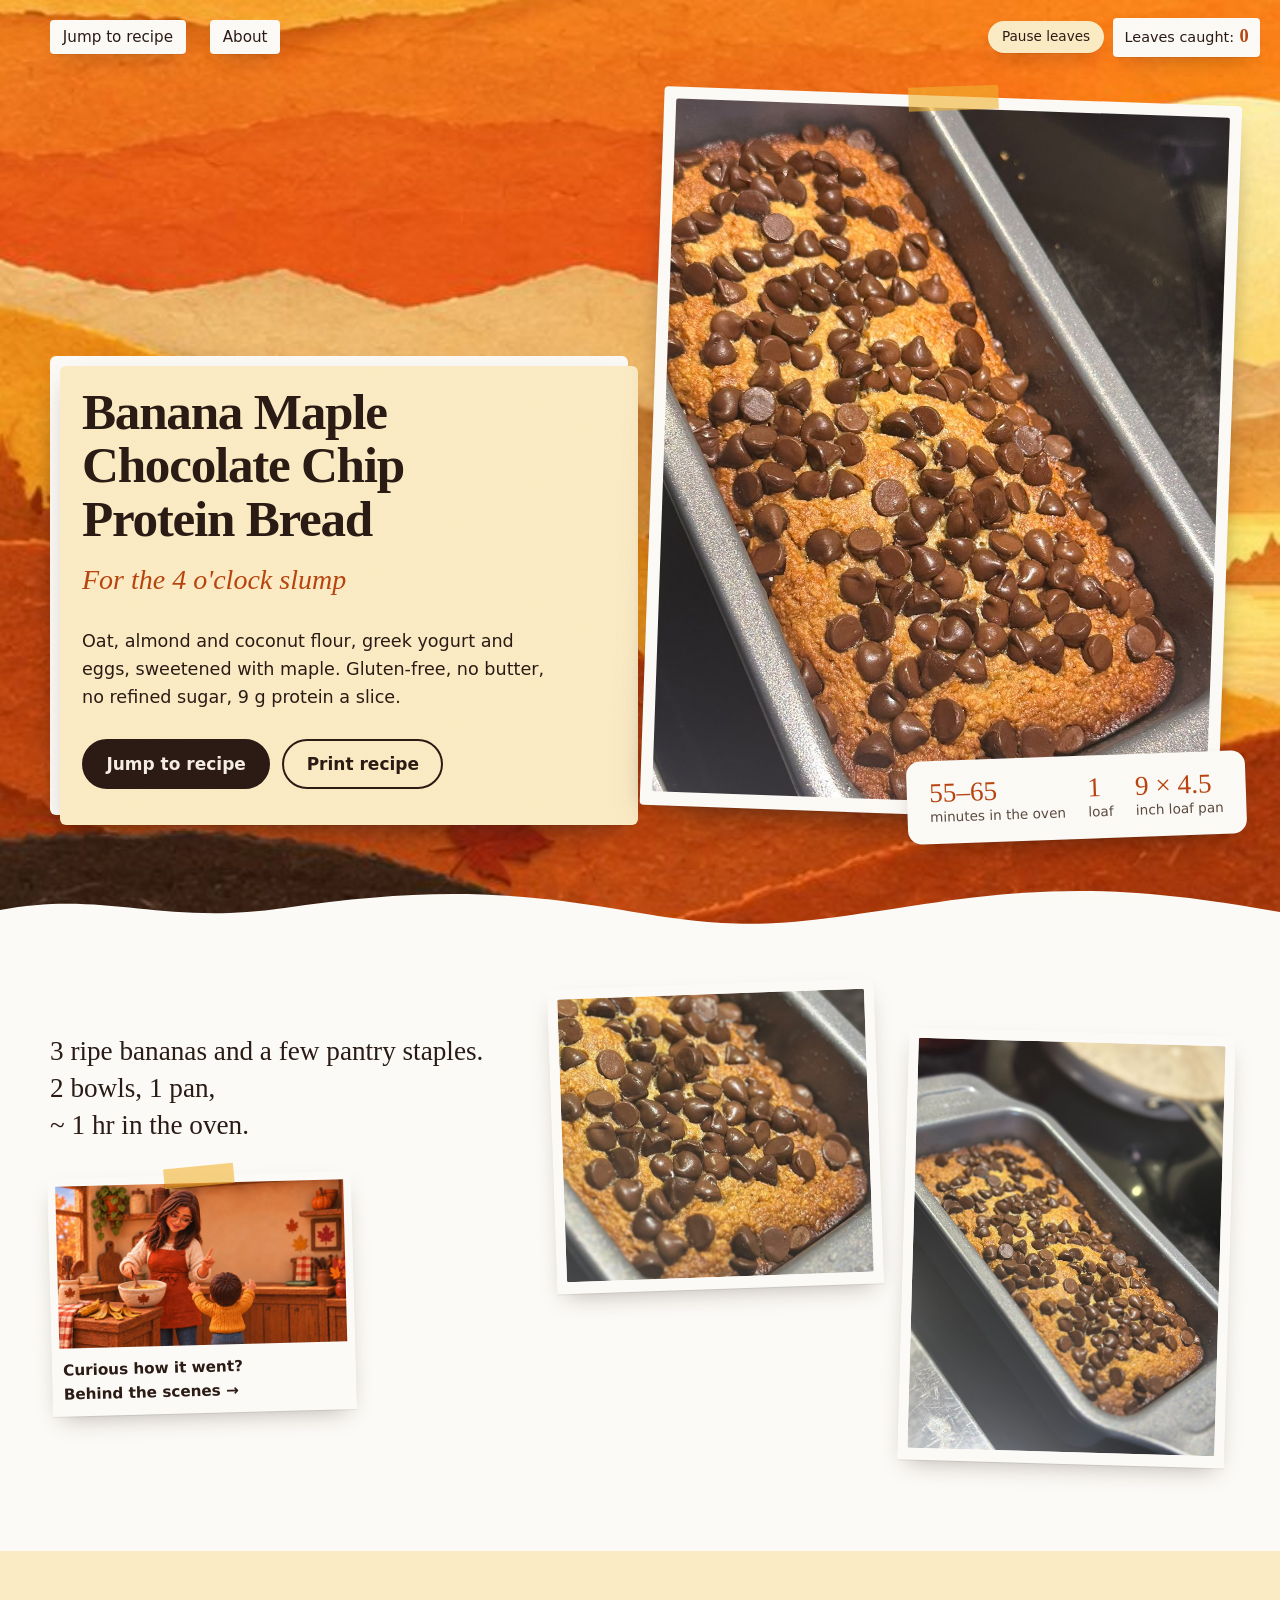
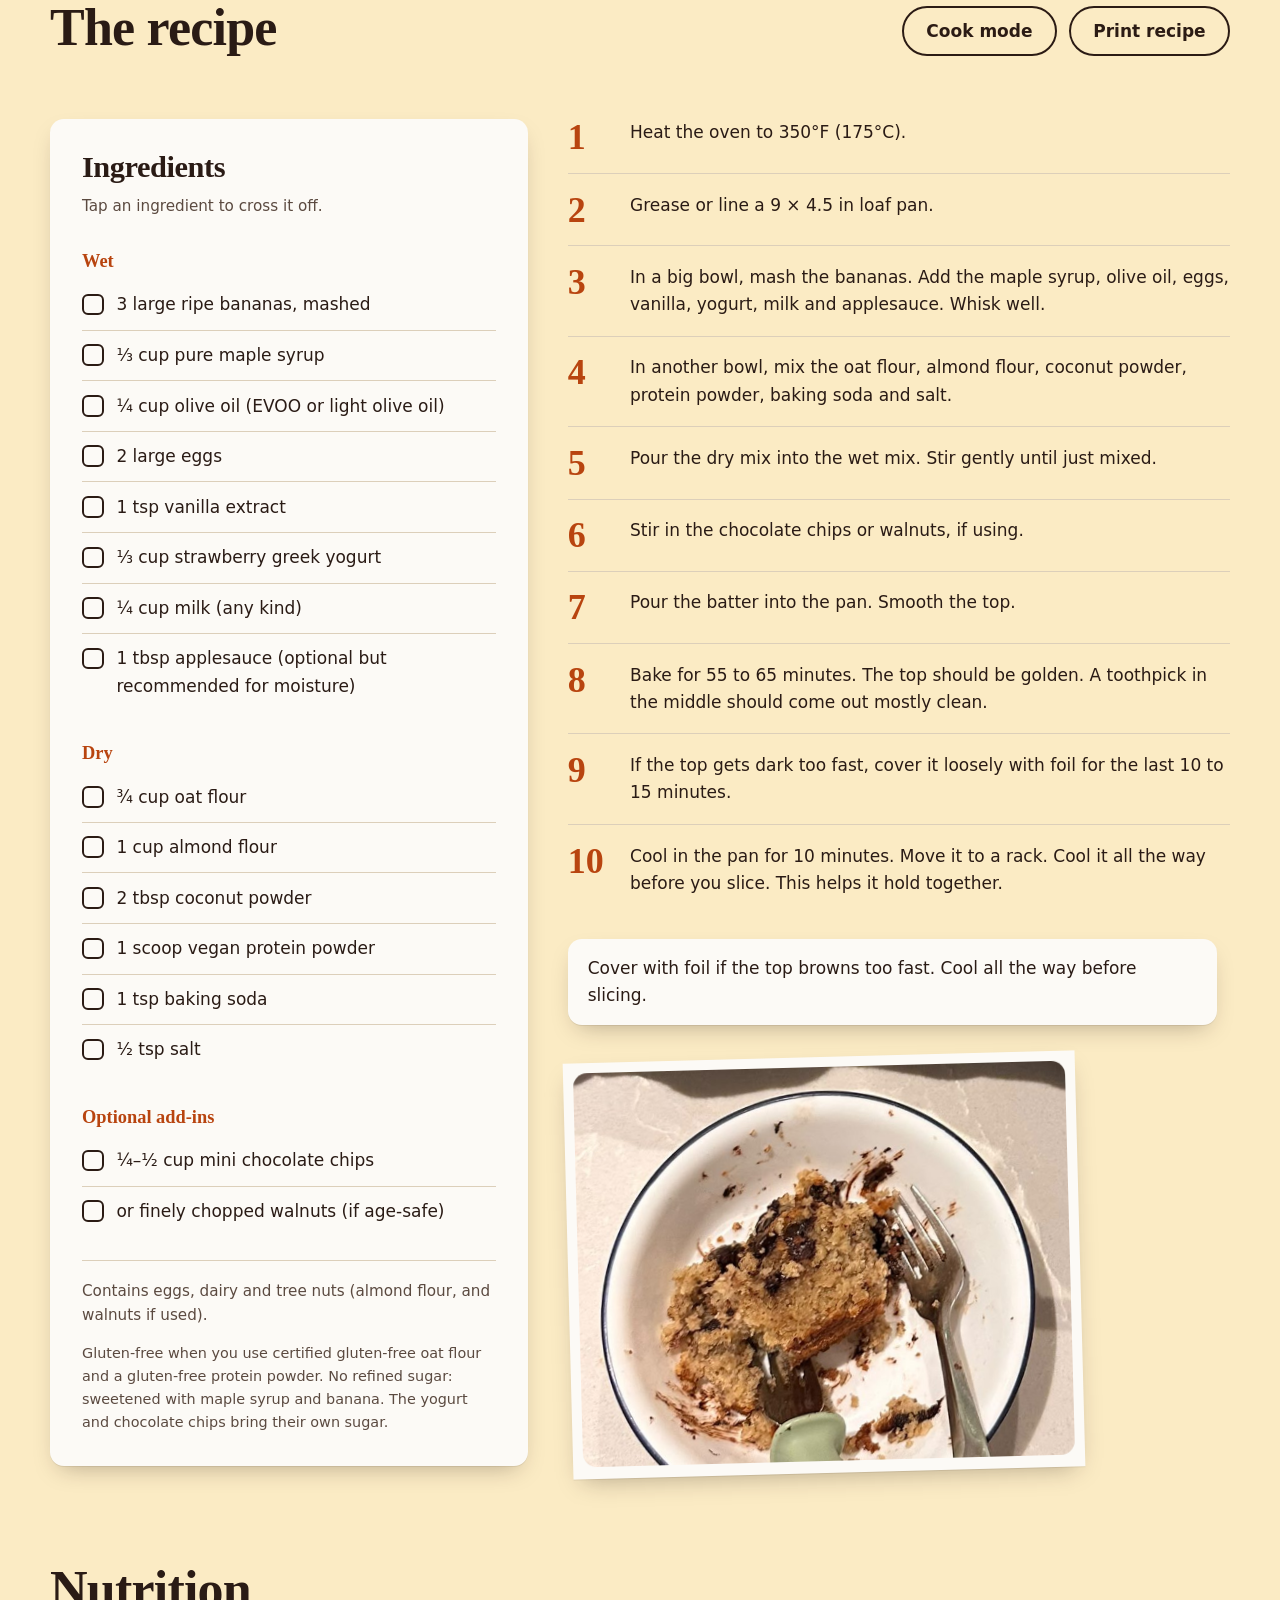
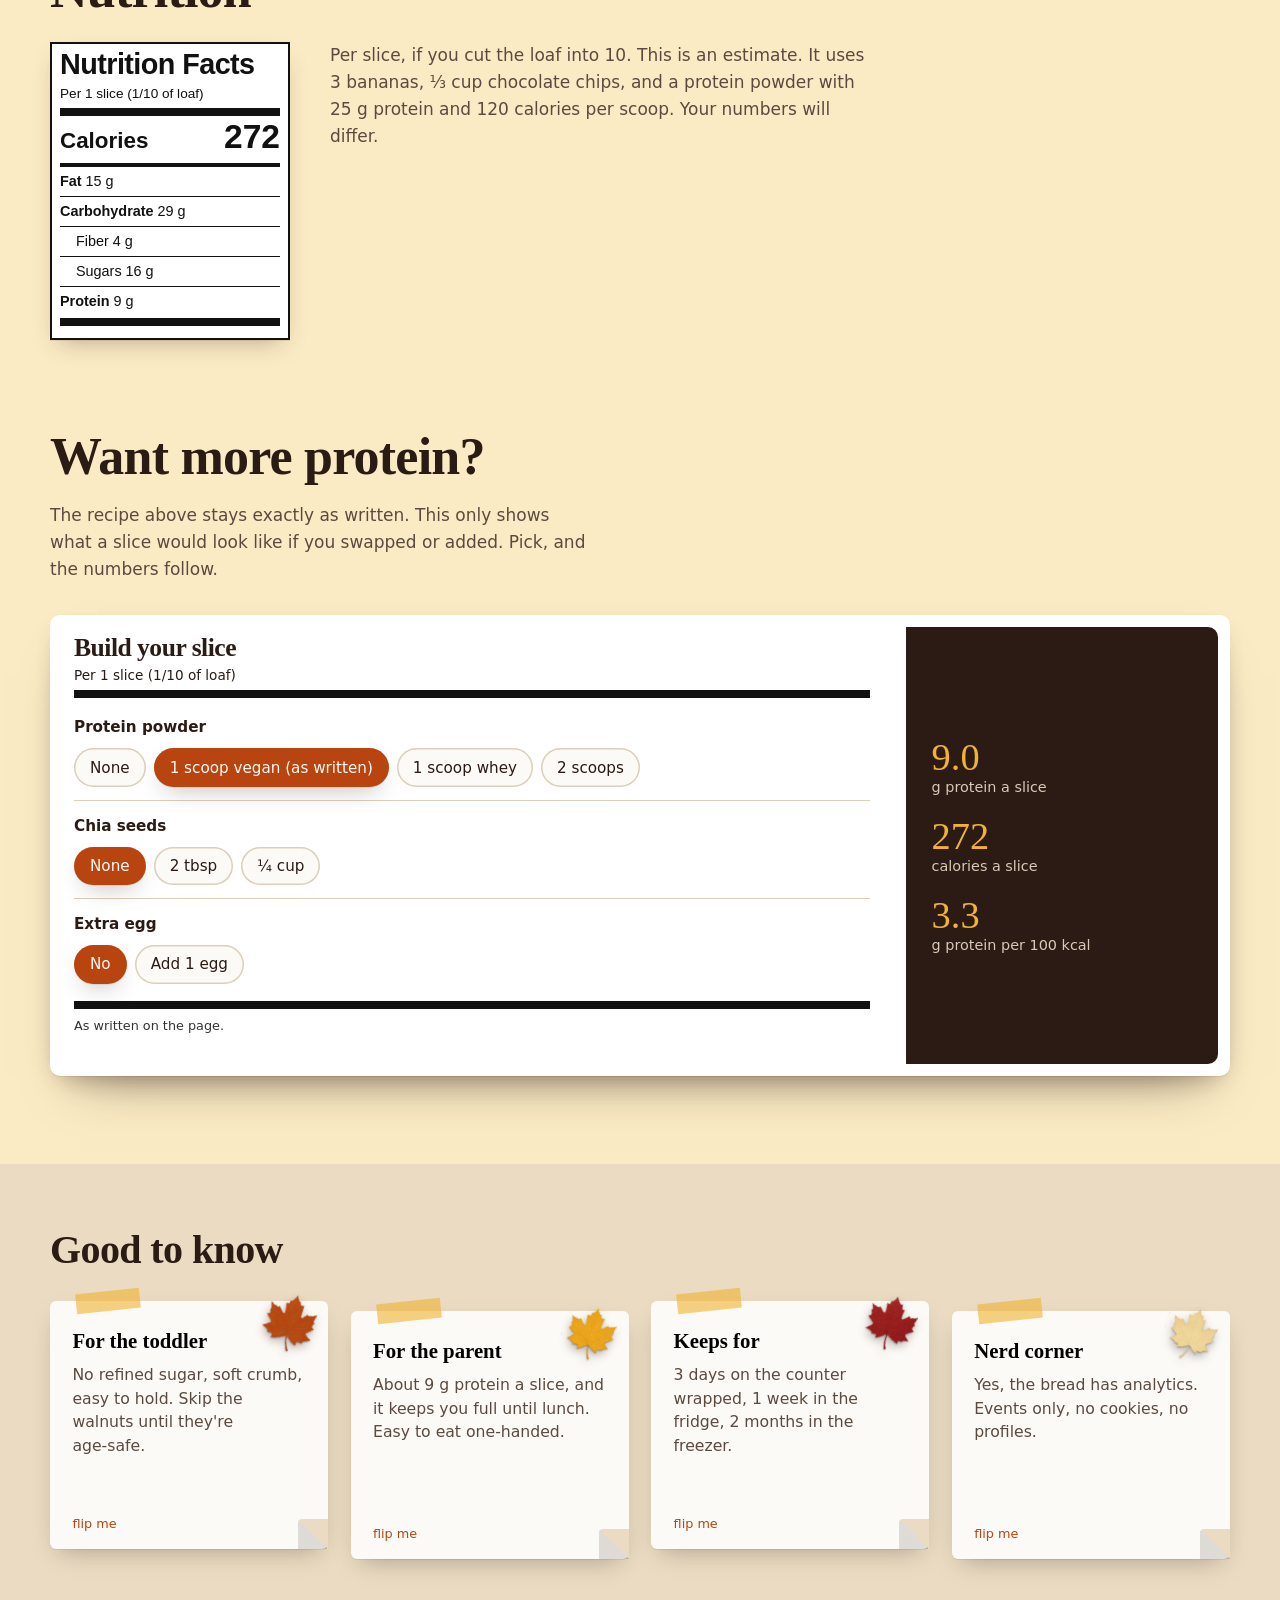
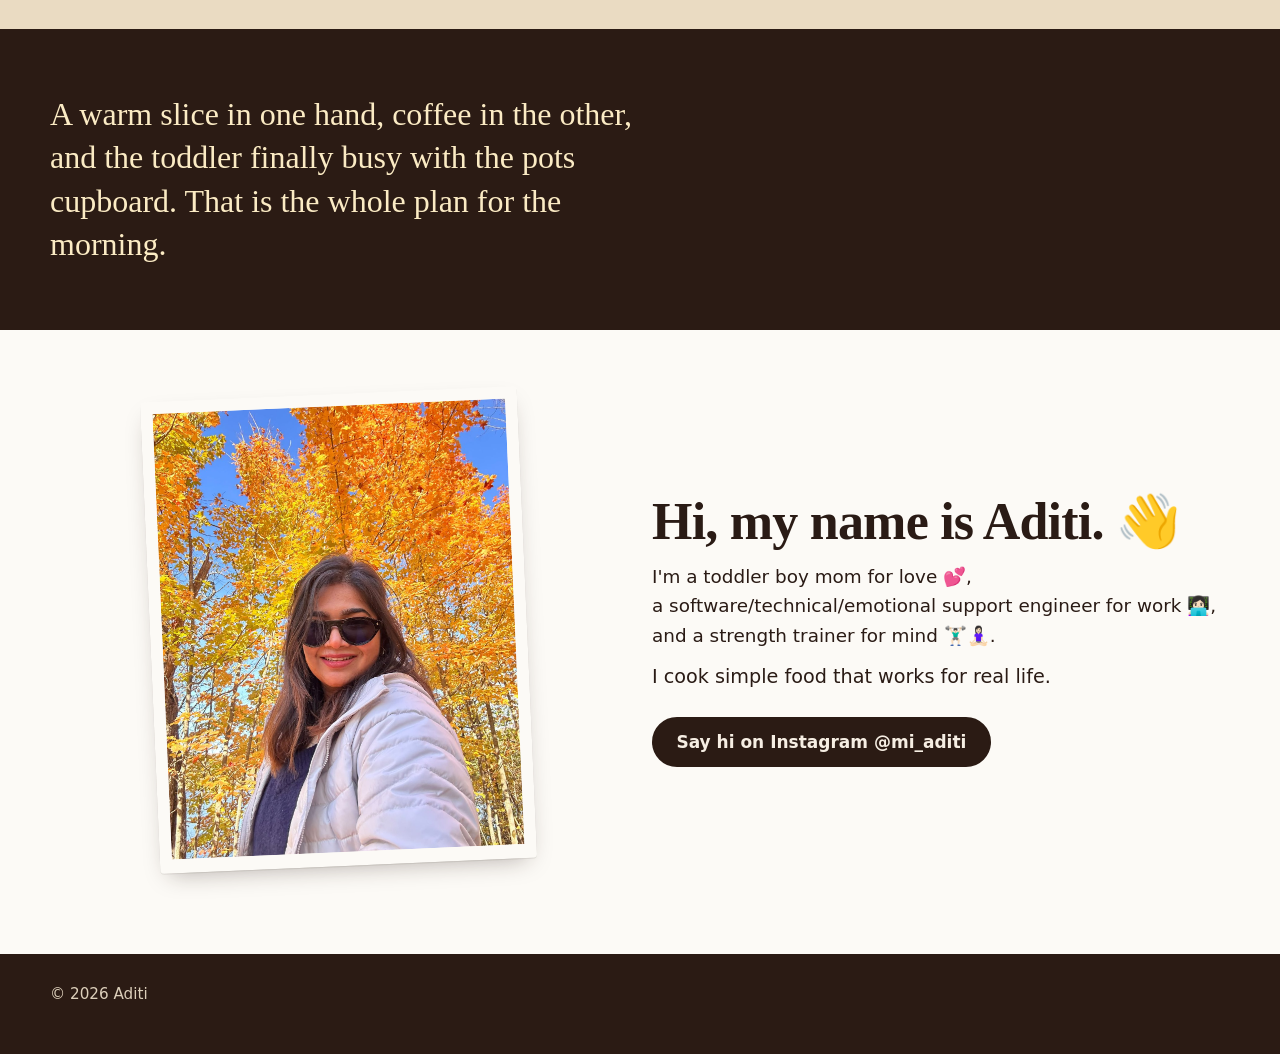
==== commit fee7e09e: "Rework nerd card, shorten hero, fix leaf catch and phone pause button, comic copy Amp-Thread-ID: htt" ====
--- a/index.html
+++ b/index.html
@@ -275,7 +275,7 @@
     .comic-teaser:hover { transform: rotate(0deg) translateY(-2px); }
     .comic-teaser .tape { position: absolute; top: -9px; left: 50%; width: 70px; height: 20px; margin-left: -35px; background: rgba(242,178,51,.6); transform: rotate(-4deg); }
     .comic-teaser img { display: block; width: 100%; aspect-ratio: 16 / 9; object-fit: cover; }
-    .comic-teaser-text { display: block; padding: .6rem .2rem 0; font-size: .95rem; font-weight: 600; }
+    .comic-teaser-text { display: block; padding: .6rem .2rem 0; font-size: .95rem; font-weight: 600; text-wrap: balance; }
 
     /* Recipe */
     .recipe { padding: 0 0 5.5rem; }
@@ -511,7 +511,7 @@
       .readout { grid-template-columns: 1fr 1fr; gap: 1rem 1.25rem; }
       .readout dd { font-size: 2rem; }
       .about { display: block; padding-bottom: 3.5rem; }
-      .lines br { display: none; } /* narrow screens: let the lines flow as a sentence */
+      .about-text .lines br { display: none; } /* narrow screens: the About lines flow as a sentence; the strip keeps its three */
       .about-photo { max-width: 22rem; margin-bottom: 2rem; }
     }
 
@@ -626,11 +626,12 @@
     .site-footer::before { content: ""; position: absolute; inset: 0 -100vw; background: var(--cocoa); z-index: -1; }
     @media (max-width: 1100px) { .cards { grid-template-columns: 1fr 1fr; } }
     @media (max-width: 900px) {
-      .hero { padding: 5rem 0 5rem; }
+      .hero { padding: 6.25rem 0 5rem; } /* room for the nav row and the leaf controls row above the card */
       .hero-copy { padding: 1.3rem; }
       .hero-visual { margin-top: 3rem; }
       .facts { right: 0; bottom: -1.25rem; }
       .leaf { width: 36px; }
+      .leaf-ctl { top: 3.6rem; right: .75rem; } /* second row: the header nav owns the first one */
     }
     @media (max-width: 600px) { .cards { grid-template-columns: 1fr; } .flip:nth-child(n) { transform: none; } }
     @media (prefers-reduced-motion: reduce) { .leaf img, .check input:checked ~ .box { animation: none; } .flip-inner { transition: none; } }
@@ -704,9 +705,8 @@
       <section class="hero" aria-labelledby="title">
         <div class="hero-copy">
           <h1 id="title">Banana Maple Chocolate Chip Protein Bread</h1>
-          <p class="subtitle">Oat, almond and coconut flour</p>
-          <p class="lead">Made with oat, almond and coconut flour, greek yogurt and eggs. Sweetened with maple syrup. Gluten-free, butter-free, no refined sugar, about 9 g protein a slice.</p>
-          <p class="pitch">Made for the 4 o'clock slump: after daycare pickup, or between back-to-back calls. A slice holds a hungry toddler or a tired parent until dinner.</p>
+          <p class="subtitle">For the 4 o'clock slump</p>
+          <p class="lead">Oat, almond and coconut flour, greek yogurt and eggs, sweetened with maple. Gluten-free, no butter, no refined sugar, 9 g protein a slice.</p>
           <p class="print-line">Bakes 55 to 65 minutes. Makes 1 loaf. 9 x 4.5 in loaf pan.</p>
           <div class="actions">
             <a class="btn btn-primary" href="#recipe" data-umami-event="jump-to-recipe" data-umami-event-place="hero">Jump to recipe</a>
@@ -731,12 +731,12 @@
 
       <section class="strip" aria-label="More photos">
         <div class="strip-text">
-          <p class="lines">3 ripe bananas and a few pantry staples.<br>Two bowls, one pan,<br>about an hour in the oven.</p>
+          <p class="lines">3 ripe bananas and a few pantry staples.<br>2 bowls, 1 pan,<br>~ 1 hr in the oven.</p>
           <a class="comic-teaser" href="comic.html" data-umami-event="open-comic">
             <span class="tape" aria-hidden="true"></span>
             <img src="assets/images/comic/panel-3.jpg" width="1400" height="788"
                  alt="Clay figures: a toddler with both arms up and his mother wagging a finger over a mixing bowl" loading="lazy" decoding="async">
-            <span class="comic-teaser-text">Read the Saturday in 6 panels →</span>
+            <span class="comic-teaser-text">Curious how it went? Behind the scenes →</span>
           </a>
         </div>
         <div class="strip-photos">
@@ -916,8 +916,8 @@
           </button>
           <button class="flip" type="button" aria-expanded="false"><span class="tape" aria-hidden="true"></span>
             <div class="flip-inner">
-              <div class="face"><img src="assets/images/paper-leaf-3.png" alt=""><h3>Nerd corner</h3><p>This recipe has telemetry. It logs events, no cookies.</p></div>
-              <div class="face back"><h3>What gets counted</h3><p>Page views, clicks, and which protein swap people pick. Want the numbers? <a href="https://www.instagram.com/mi_aditi/" target="_blank" rel="noopener" data-umami-event="outbound-link" data-umami-event-url="https://www.instagram.com/mi_aditi/" data-umami-event-place="nerd-card">Ask me on Instagram</a>.</p></div>
+              <div class="face"><img src="assets/images/paper-leaf-3.png" alt=""><h3>Nerd corner</h3><p>Yes, the bread has analytics. Events only, no cookies, no profiles.</p></div>
+              <div class="face back"><h3>A tiny experiment</h3><p>Curious cat mode: on. Clicks, flips, swaps and prints, all counted, none of them named. No cookies either. Want the chart? <a href="https://www.instagram.com/mi_aditi/" target="_blank" rel="noopener" data-umami-event="outbound-link" data-umami-event-url="https://www.instagram.com/mi_aditi/" data-umami-event-place="nerd-card">DM me</a>.</p></div>
             </div>
           </button>
         </div>
@@ -973,12 +973,13 @@
           el.style.animationDelay = '-' + Math.round(Math.random() * 18) + 's';
           var src = 'assets/images/paper-leaf-' + Math.floor(Math.random() * 5) + '.png';
           el.innerHTML = '<span class="sway" style="animation-duration:' + (3 + Math.round(Math.random() * 3)) + 's"><img class="l" alt="" src="' + src + '"><img class="r" alt="" src="' + src + '"></span>';
-          el.addEventListener('click', function () {
-            if (el.classList.contains('caught')) return;
-            el.classList.add('caught');
+          el.addEventListener('click', function (e) {
+            var leaf = e.currentTarget; // not `el`: that var is shared by the loop and ends up as the last leaf
+            if (leaf.classList.contains('caught')) return;
+            leaf.classList.add('caught');
             caughtOut.textContent = ++caught;
-            setTimeout(function () { el.style.visibility = 'hidden'; }, 700);
-            setTimeout(function () { el.classList.remove('caught'); el.style.left = Math.round(Math.random() * 95) + '%'; el.style.animationDelay = '0s'; el.style.animation = 'none'; void el.offsetWidth; el.style.animation = ''; el.style.visibility = ''; }, 2000 + Math.round(Math.random() * 2500));
+            setTimeout(function () { leaf.style.visibility = 'hidden'; }, 700);
+            setTimeout(function () { leaf.classList.remove('caught'); leaf.style.left = Math.round(Math.random() * 95) + '%'; leaf.style.animationDelay = '0s'; leaf.style.animation = 'none'; void leaf.offsetWidth; leaf.style.animation = ''; leaf.style.visibility = ''; }, 2000 + Math.round(Math.random() * 2500));
           });
           box.appendChild(el);
         }
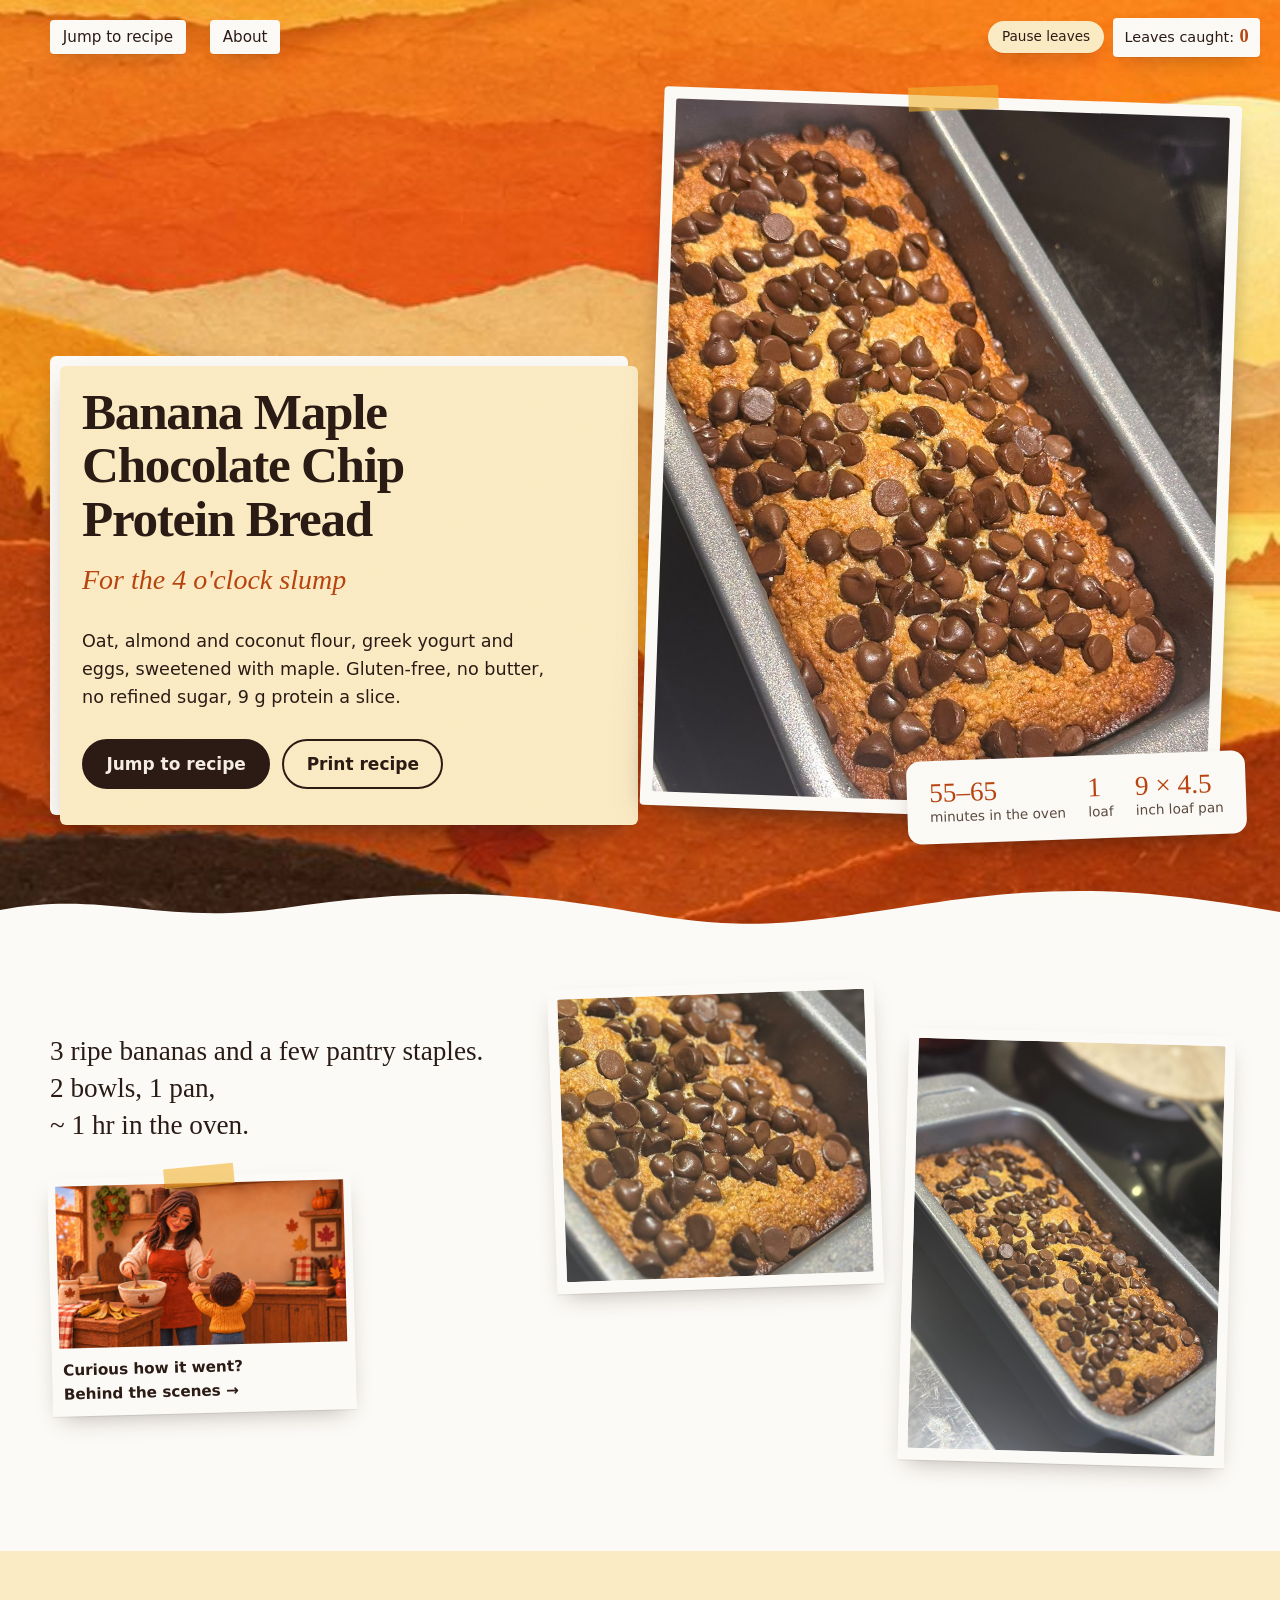
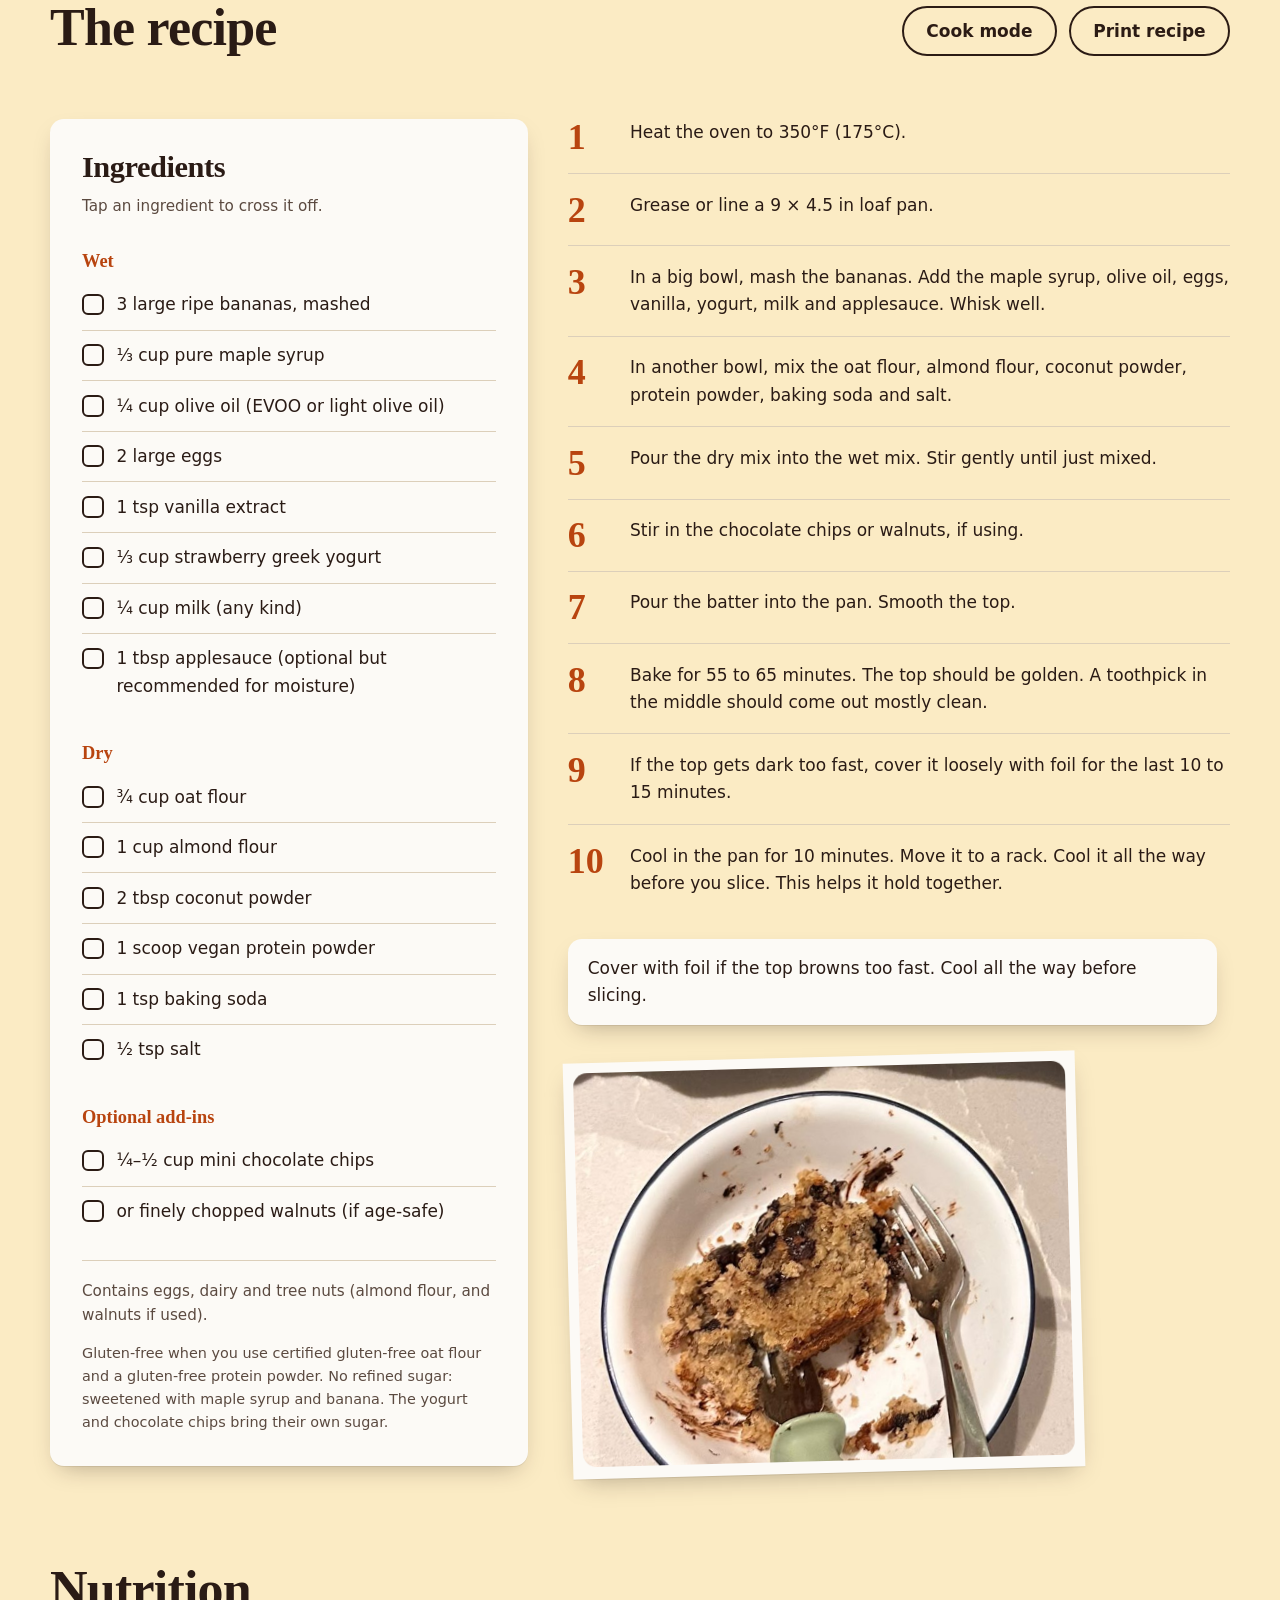
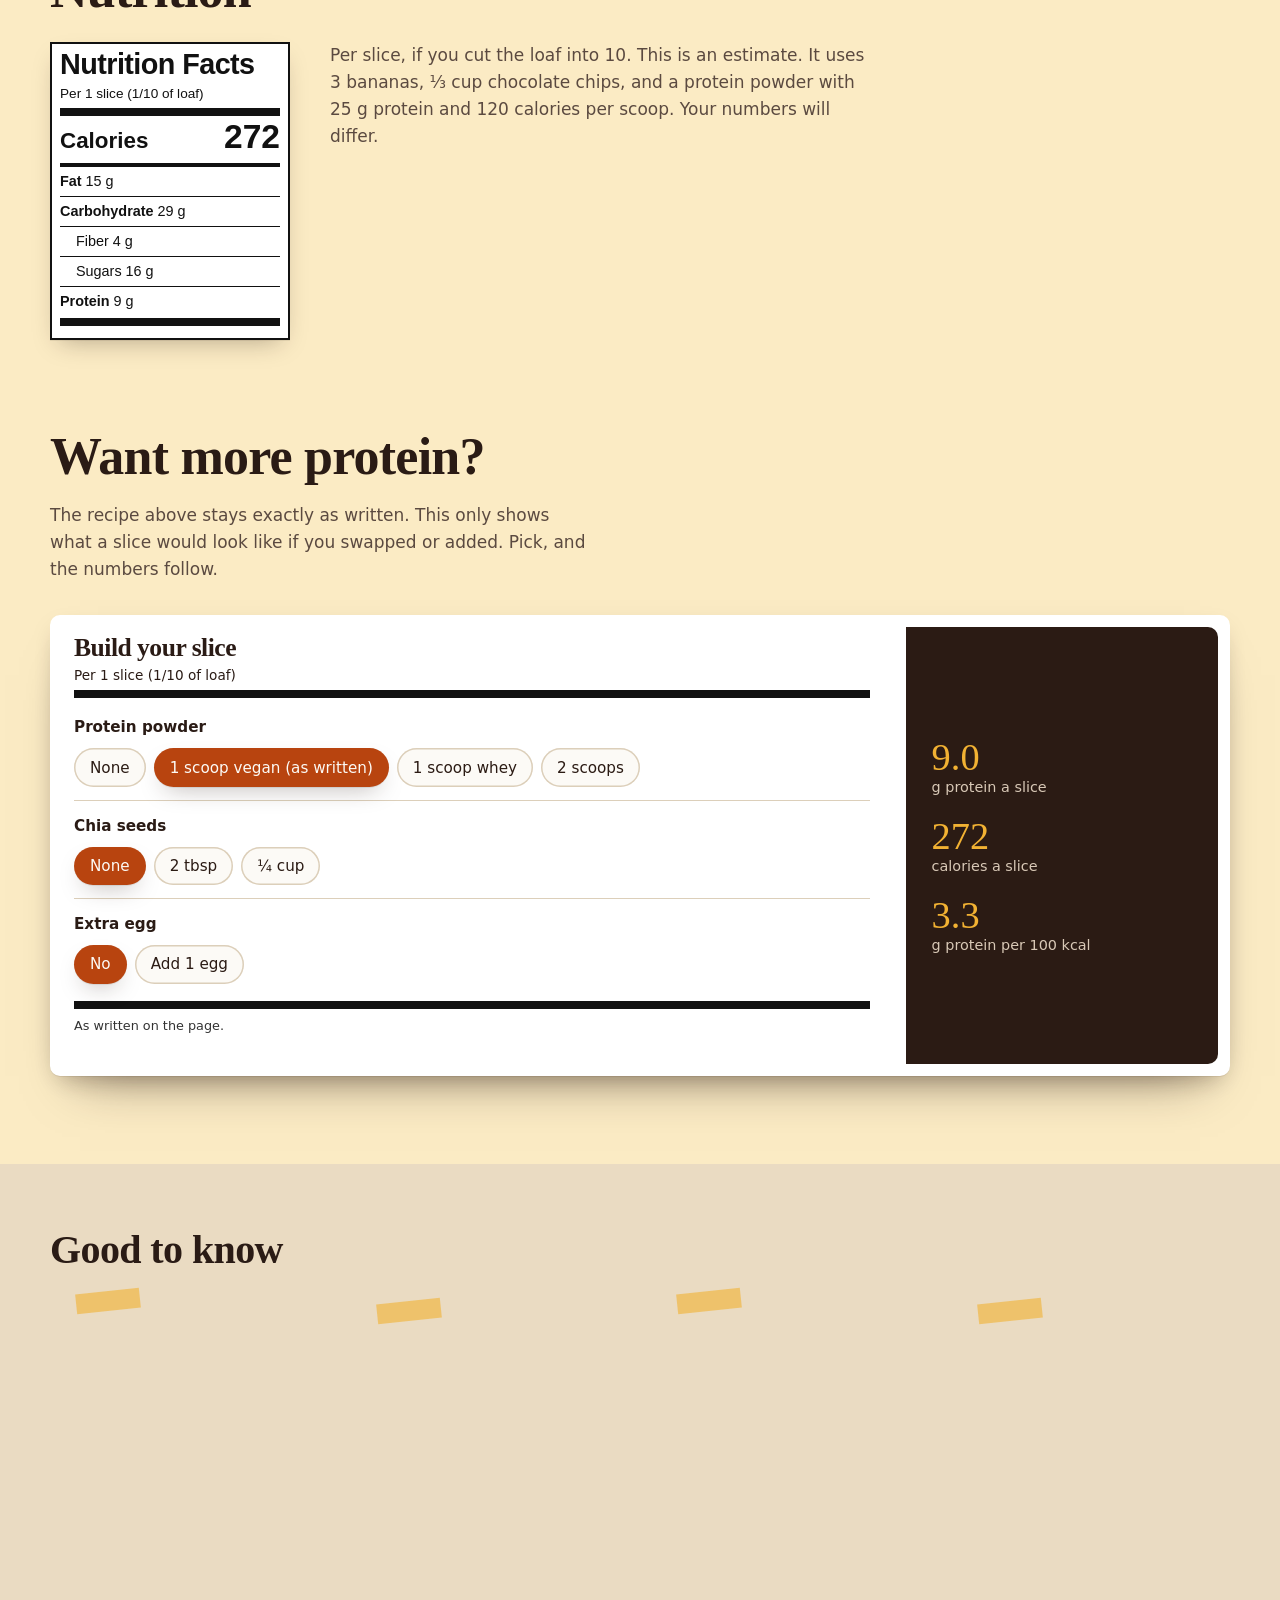
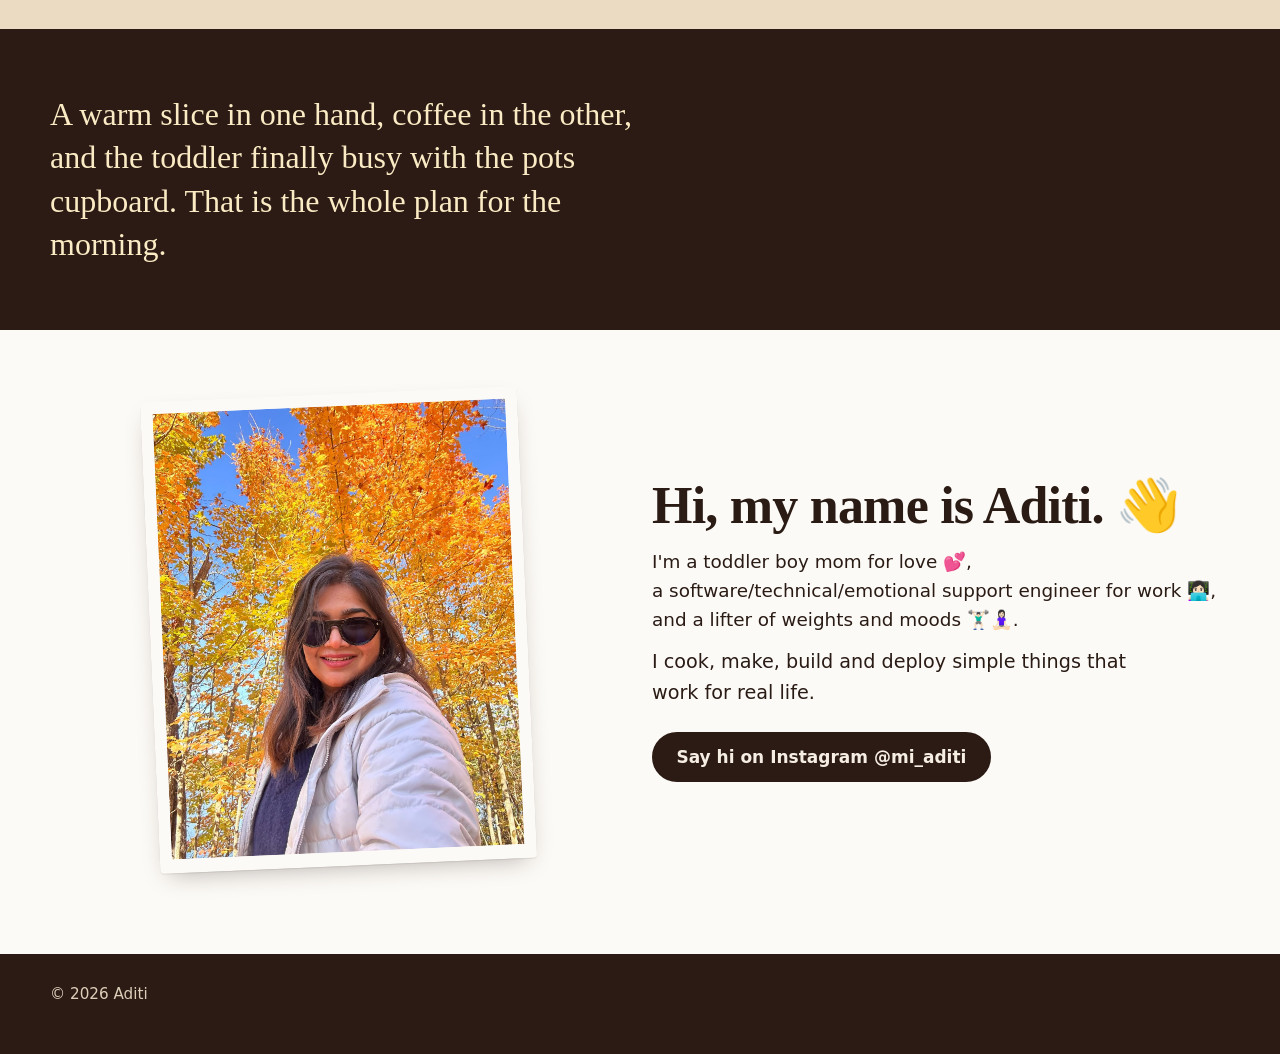
==== commit d49705c1: "About card: lifter of weights and moods, cook/make/build/deploy line" ====
--- a/index.html
+++ b/index.html
@@ -934,8 +934,8 @@
         </div>
         <div class="about-text">
           <h2 id="about-title">Hi, my name is Aditi. 👋</h2>
-          <p class="lines">I'm a toddler boy mom for love 💕,<br>a software/technical/emotional support engineer for work 👩🏻‍💻,<br>and a strength trainer for mind 🏋🏻‍♂️🧘🏻‍♀️.</p>
-          <p>I cook simple food that works for real life.</p>
+          <p class="lines">I'm a toddler boy mom for love 💕,<br>a software/technical/emotional support engineer for work 👩🏻‍💻,<br>and a lifter of weights and moods 🏋🏻‍♂️🧘🏻‍♀️.</p>
+          <p>I cook, make, build and deploy simple things that work for real life.</p>
           <a class="btn btn-primary" href="https://www.instagram.com/mi_aditi/" target="_blank" rel="noopener"
              data-umami-event="outbound-link" data-umami-event-url="https://www.instagram.com/mi_aditi/" data-umami-event-place="about">Say hi on Instagram @mi_aditi</a>
         </div>
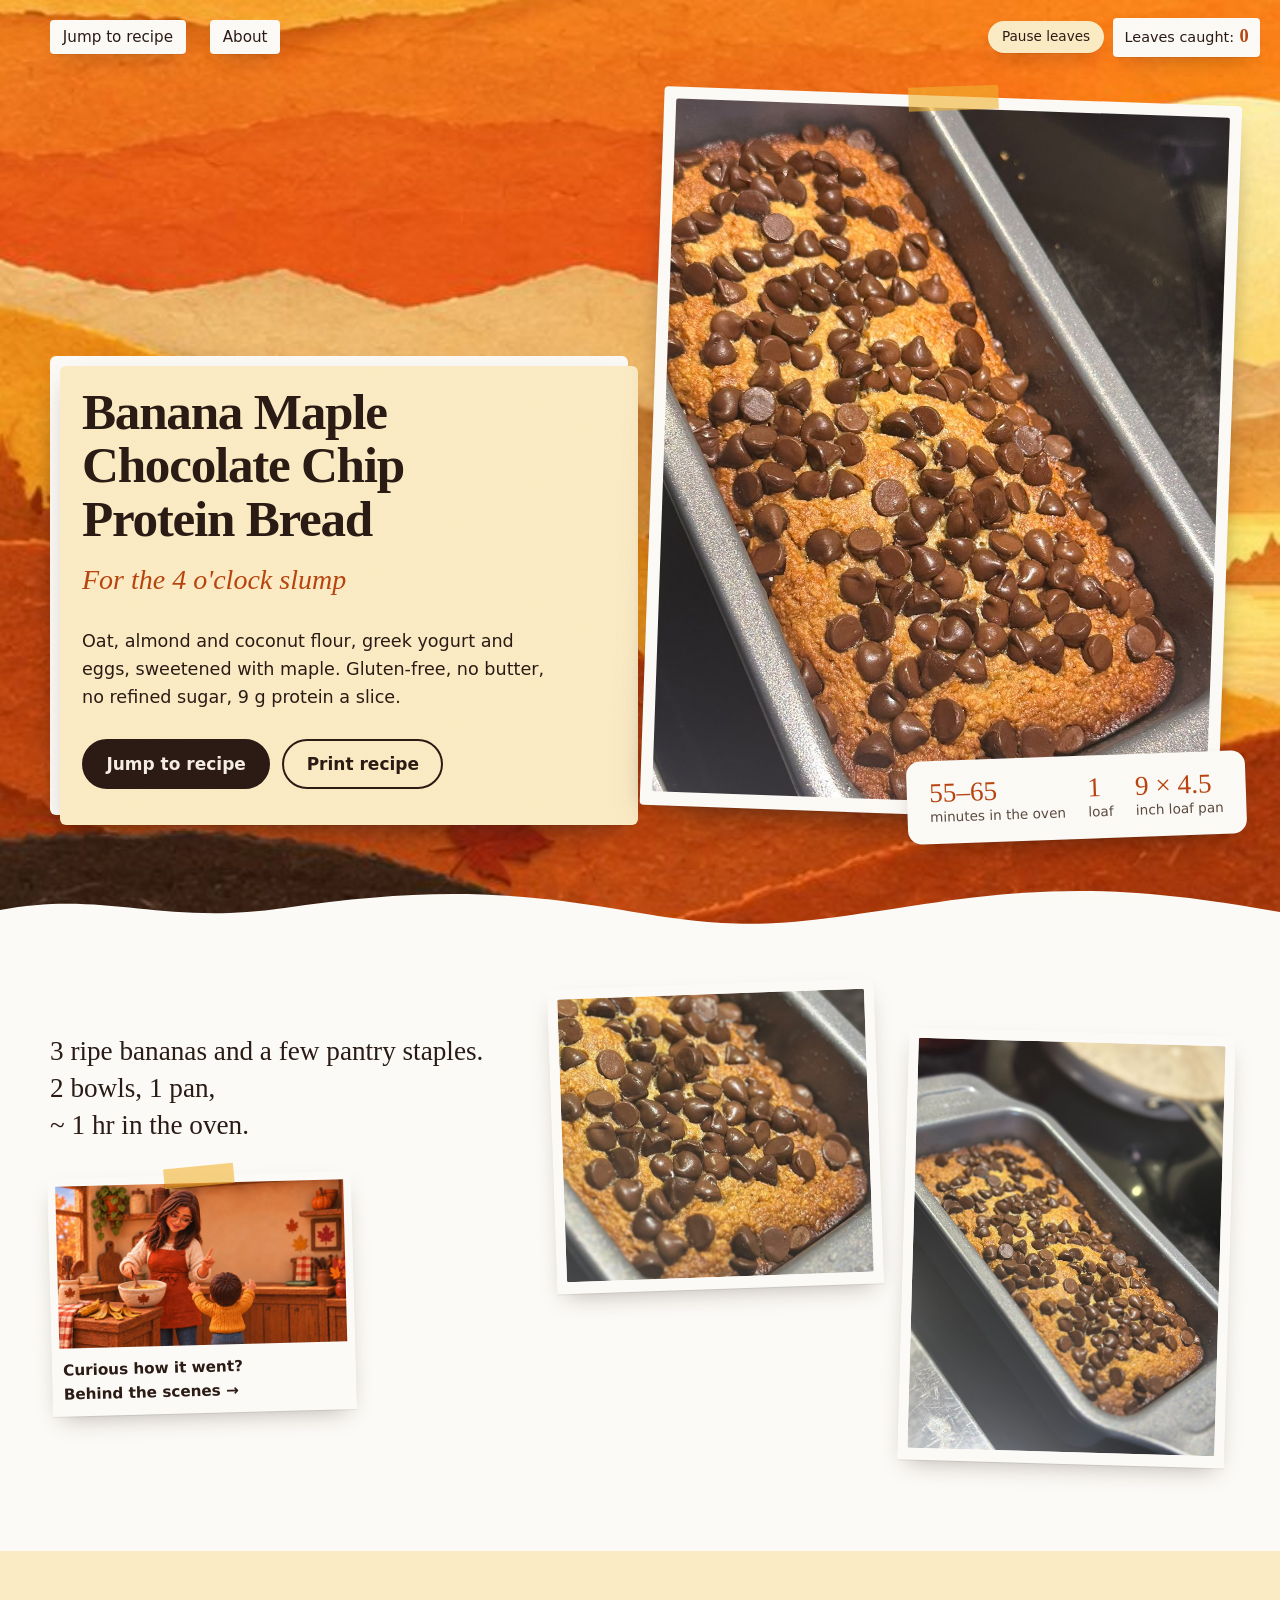
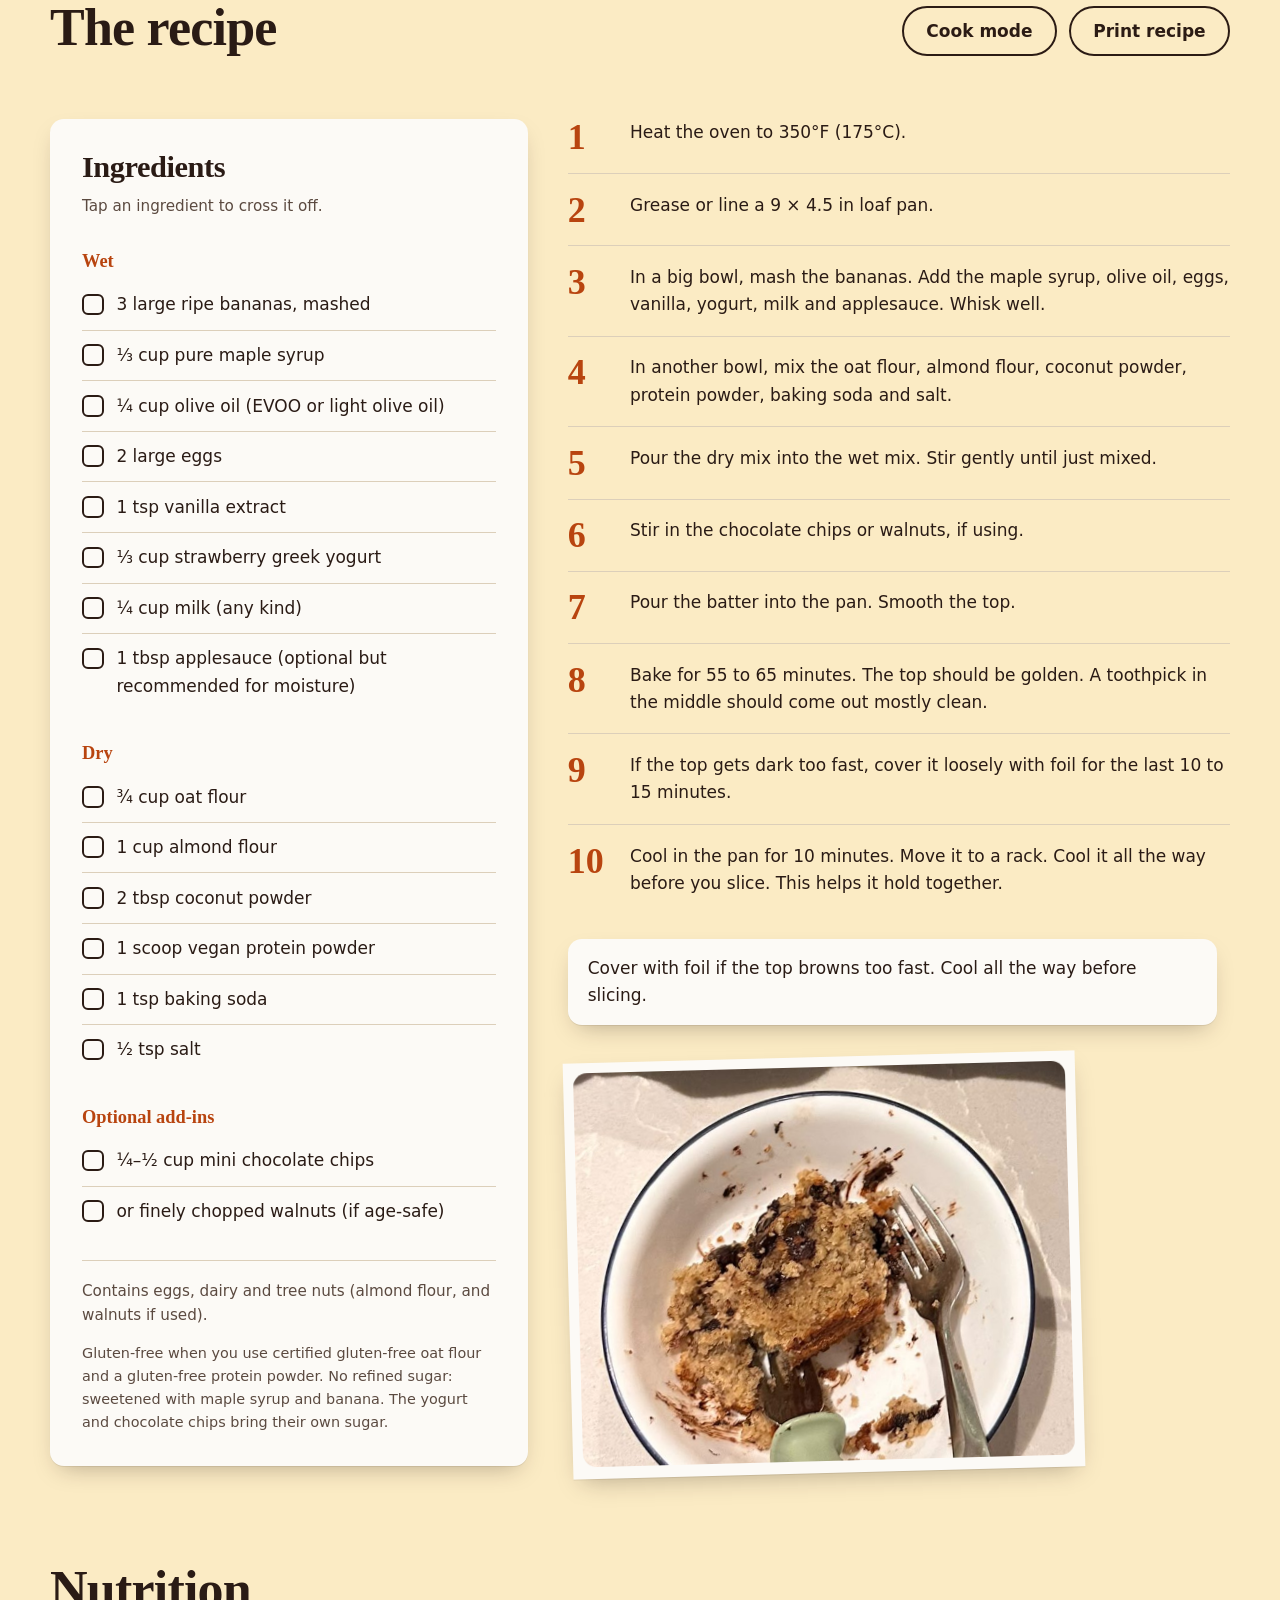
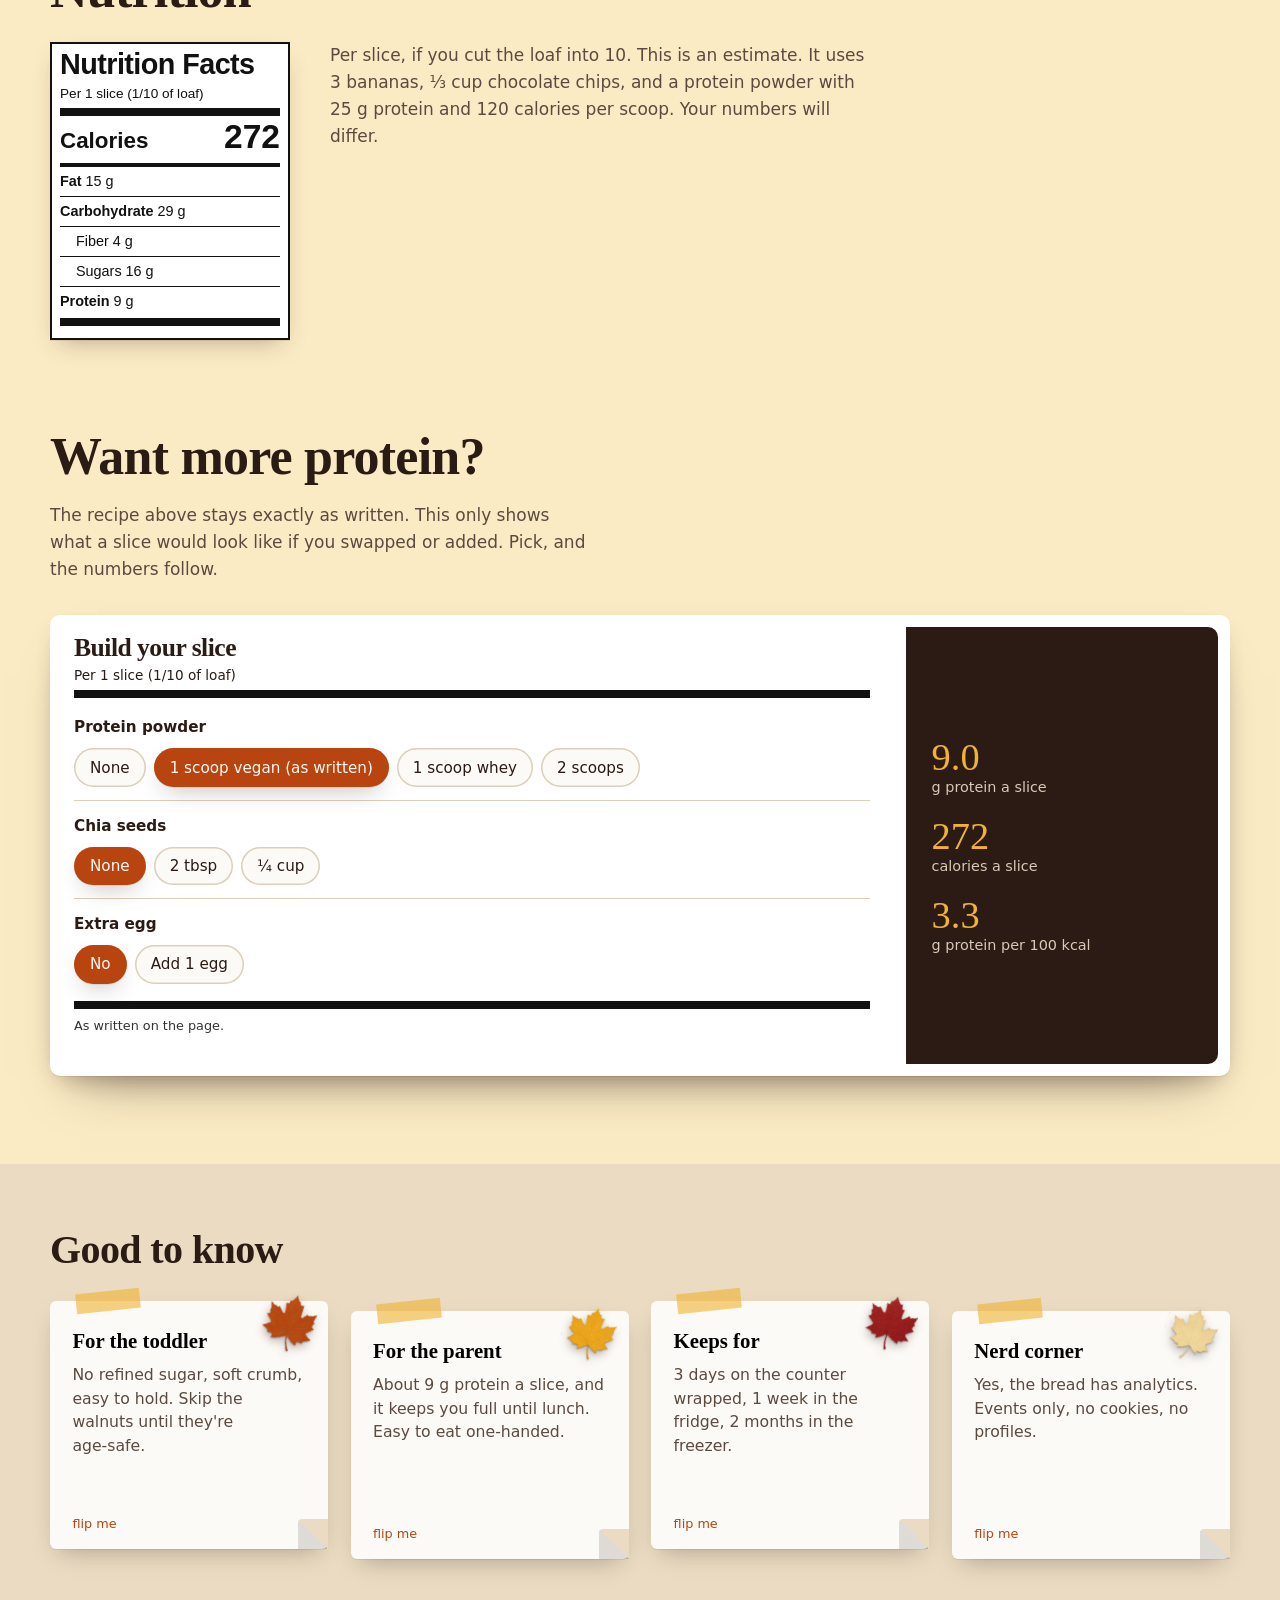
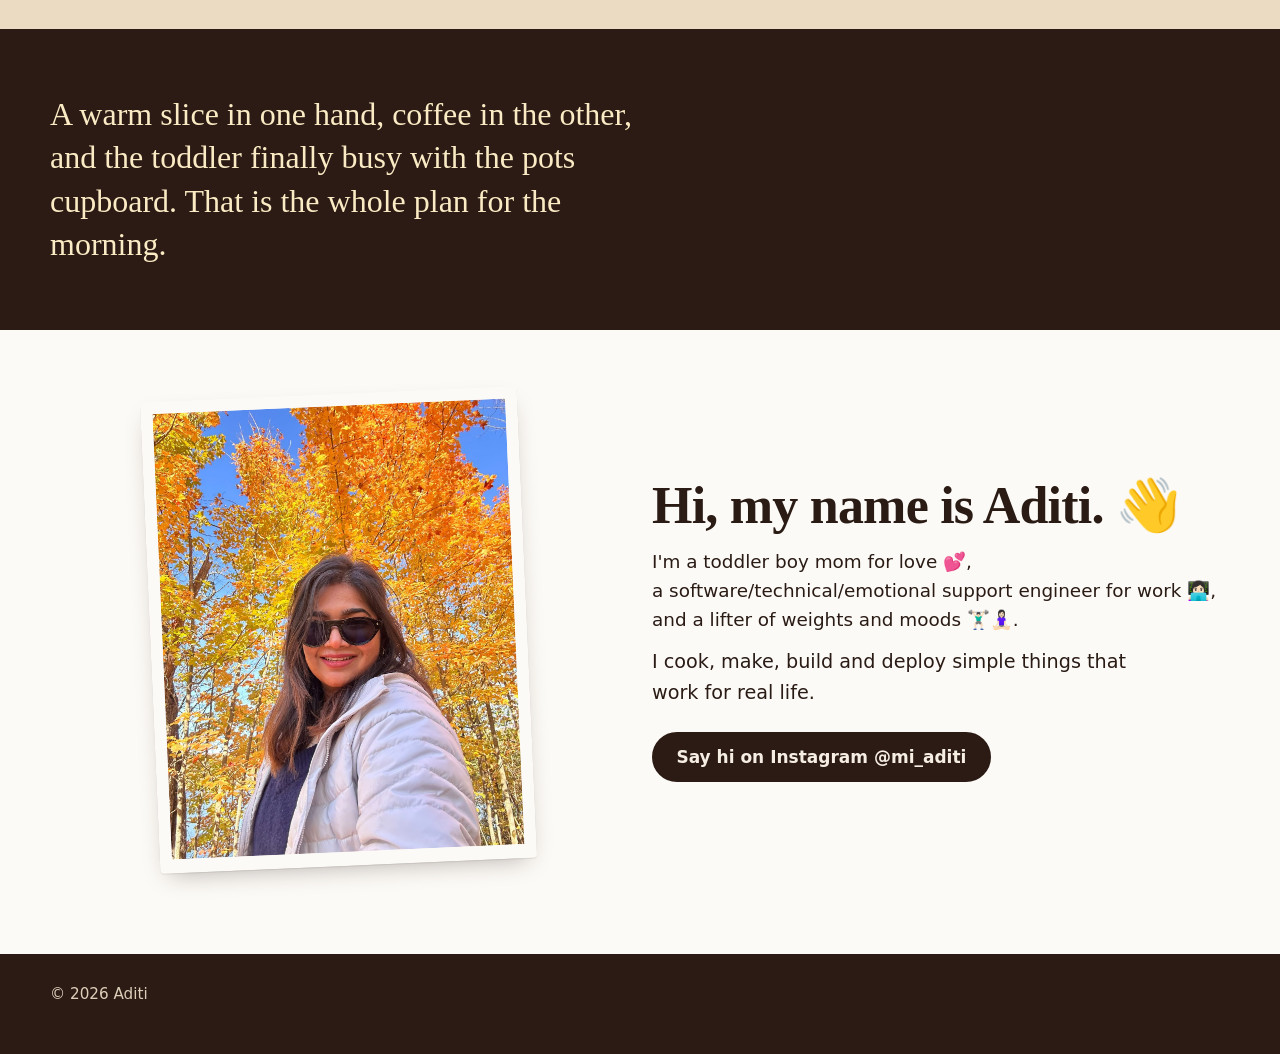
==== commit 0877b75b: "Leaves on touch screens: float above the cards, bigger and slower, pop on pointerdown" ====
--- a/index.html
+++ b/index.html
@@ -634,6 +634,11 @@
       .leaf-ctl { top: 3.6rem; right: .75rem; } /* second row: the header nav owns the first one */
     }
     @media (max-width: 600px) { .cards { grid-template-columns: 1fr; } .flip:nth-child(n) { transform: none; } }
+    @media (pointer: coarse) {
+      .leaves { z-index: 3; } /* on touch screens the cards cover most of the viewport, so leaves float above them (still under the header and controls) */
+      .leaf { touch-action: none; }
+      .leaf .sway::before { content: ""; position: absolute; inset: -10px; } /* hit halo: a near miss still pops the leaf */
+    }
     @media (prefers-reduced-motion: reduce) { .leaf img, .check input:checked ~ .box { animation: none; } .flip-inner { transition: none; } }
 
     /* Print: recipe and nutrition only, black on white */
@@ -963,21 +968,26 @@
       if (window.matchMedia('(prefers-reduced-motion: reduce)').matches) {
         document.getElementById('leaf-ctl').hidden = true;
       } else if (box && leafBtn) {
-        var count = window.innerWidth < 700 ? 6 : 9;
+        /* Touch screens: bigger, slower leaves and one more of them, so there is usually one within thumb reach. */
+        var touch = window.matchMedia('(pointer: coarse)').matches;
+        var count = window.innerWidth < 700 ? (touch ? 7 : 6) : 9;
         for (var i = 0; i < count; i++) {
           var el = document.createElement('div');
           el.className = 'leaf';
           el.style.left = Math.round(Math.random() * 95) + '%';
-          el.style.width = (28 + Math.round(Math.random() * 18)) + 'px';
-          el.style.animationDuration = (11 + Math.round(Math.random() * 9)) + 's';
+          el.style.width = (touch ? 48 + Math.round(Math.random() * 16) : 28 + Math.round(Math.random() * 18)) + 'px';
+          el.style.animationDuration = (touch ? 18 + Math.round(Math.random() * 10) : 11 + Math.round(Math.random() * 9)) + 's';
           el.style.animationDelay = '-' + Math.round(Math.random() * 18) + 's';
           var src = 'assets/images/paper-leaf-' + Math.floor(Math.random() * 5) + '.png';
           el.innerHTML = '<span class="sway" style="animation-duration:' + (3 + Math.round(Math.random() * 3)) + 's"><img class="l" alt="" src="' + src + '"><img class="r" alt="" src="' + src + '"></span>';
-          el.addEventListener('click', function (e) {
+          /* pointerdown, not click: pops the moment a finger lands, even if the leaf has drifted on by the time it lifts */
+          el.addEventListener('pointerdown', function (e) {
             var leaf = e.currentTarget; // not `el`: that var is shared by the loop and ends up as the last leaf
             if (leaf.classList.contains('caught')) return;
+            e.preventDefault(); // no text selection or scroll start under the tap
             leaf.classList.add('caught');
             caughtOut.textContent = ++caught;
+            if (navigator.vibrate) navigator.vibrate(15);
             setTimeout(function () { leaf.style.visibility = 'hidden'; }, 700);
             setTimeout(function () { leaf.classList.remove('caught'); leaf.style.left = Math.round(Math.random() * 95) + '%'; leaf.style.animationDelay = '0s'; leaf.style.animation = 'none'; void leaf.offsetWidth; leaf.style.animation = ''; leaf.style.visibility = ''; }, 2000 + Math.round(Math.random() * 2500));
           });
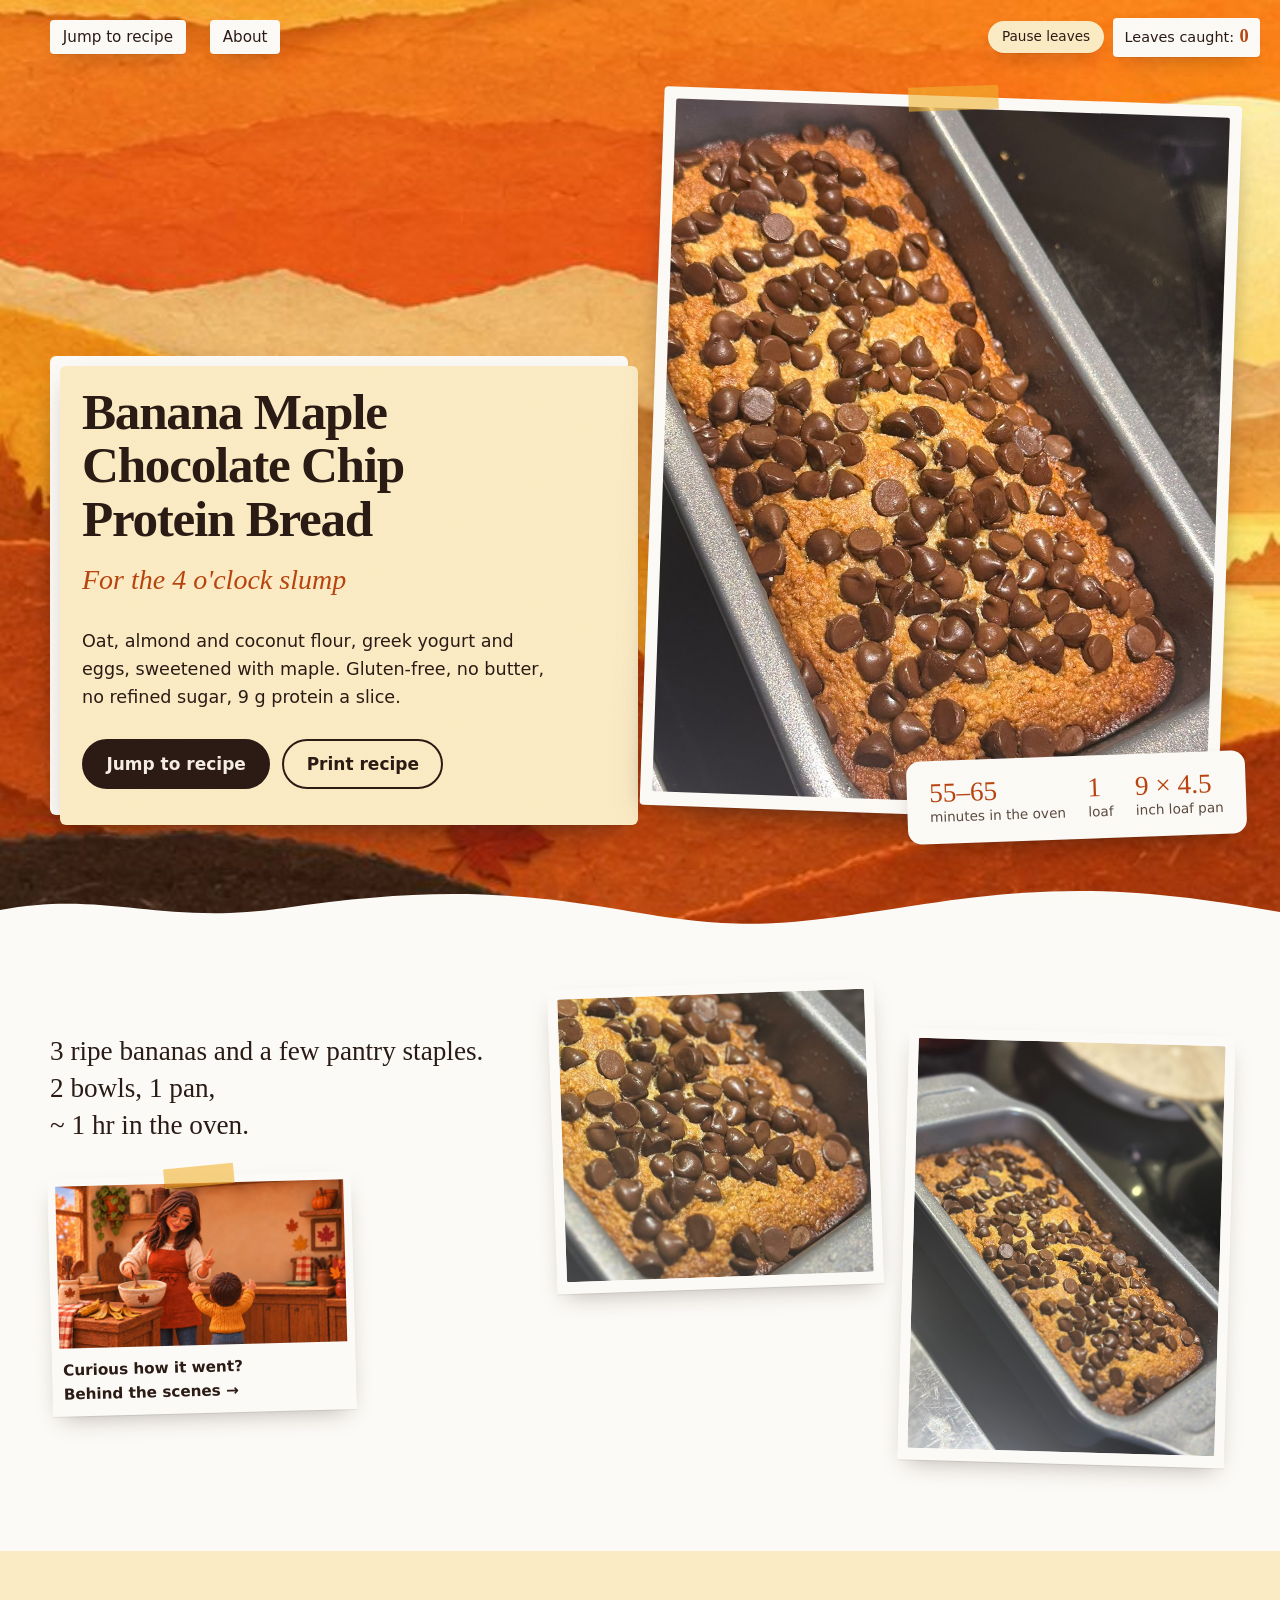
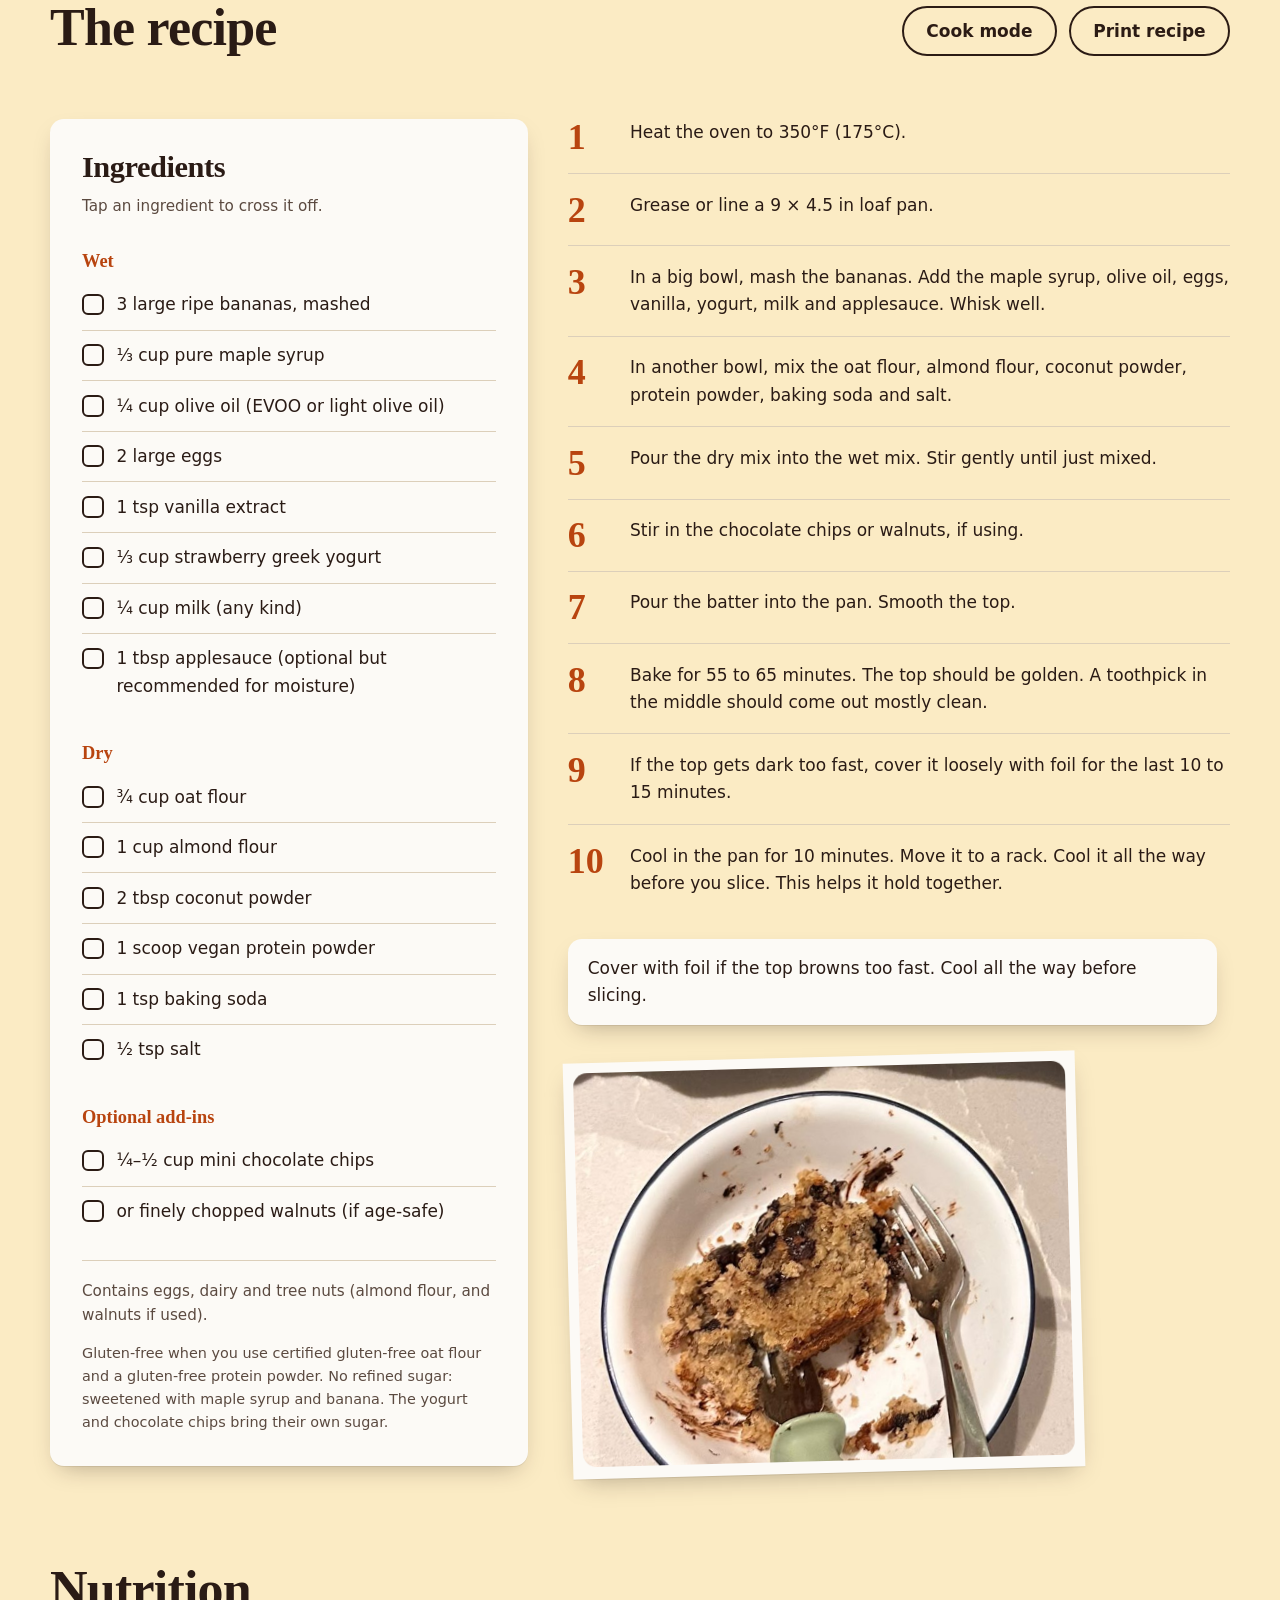
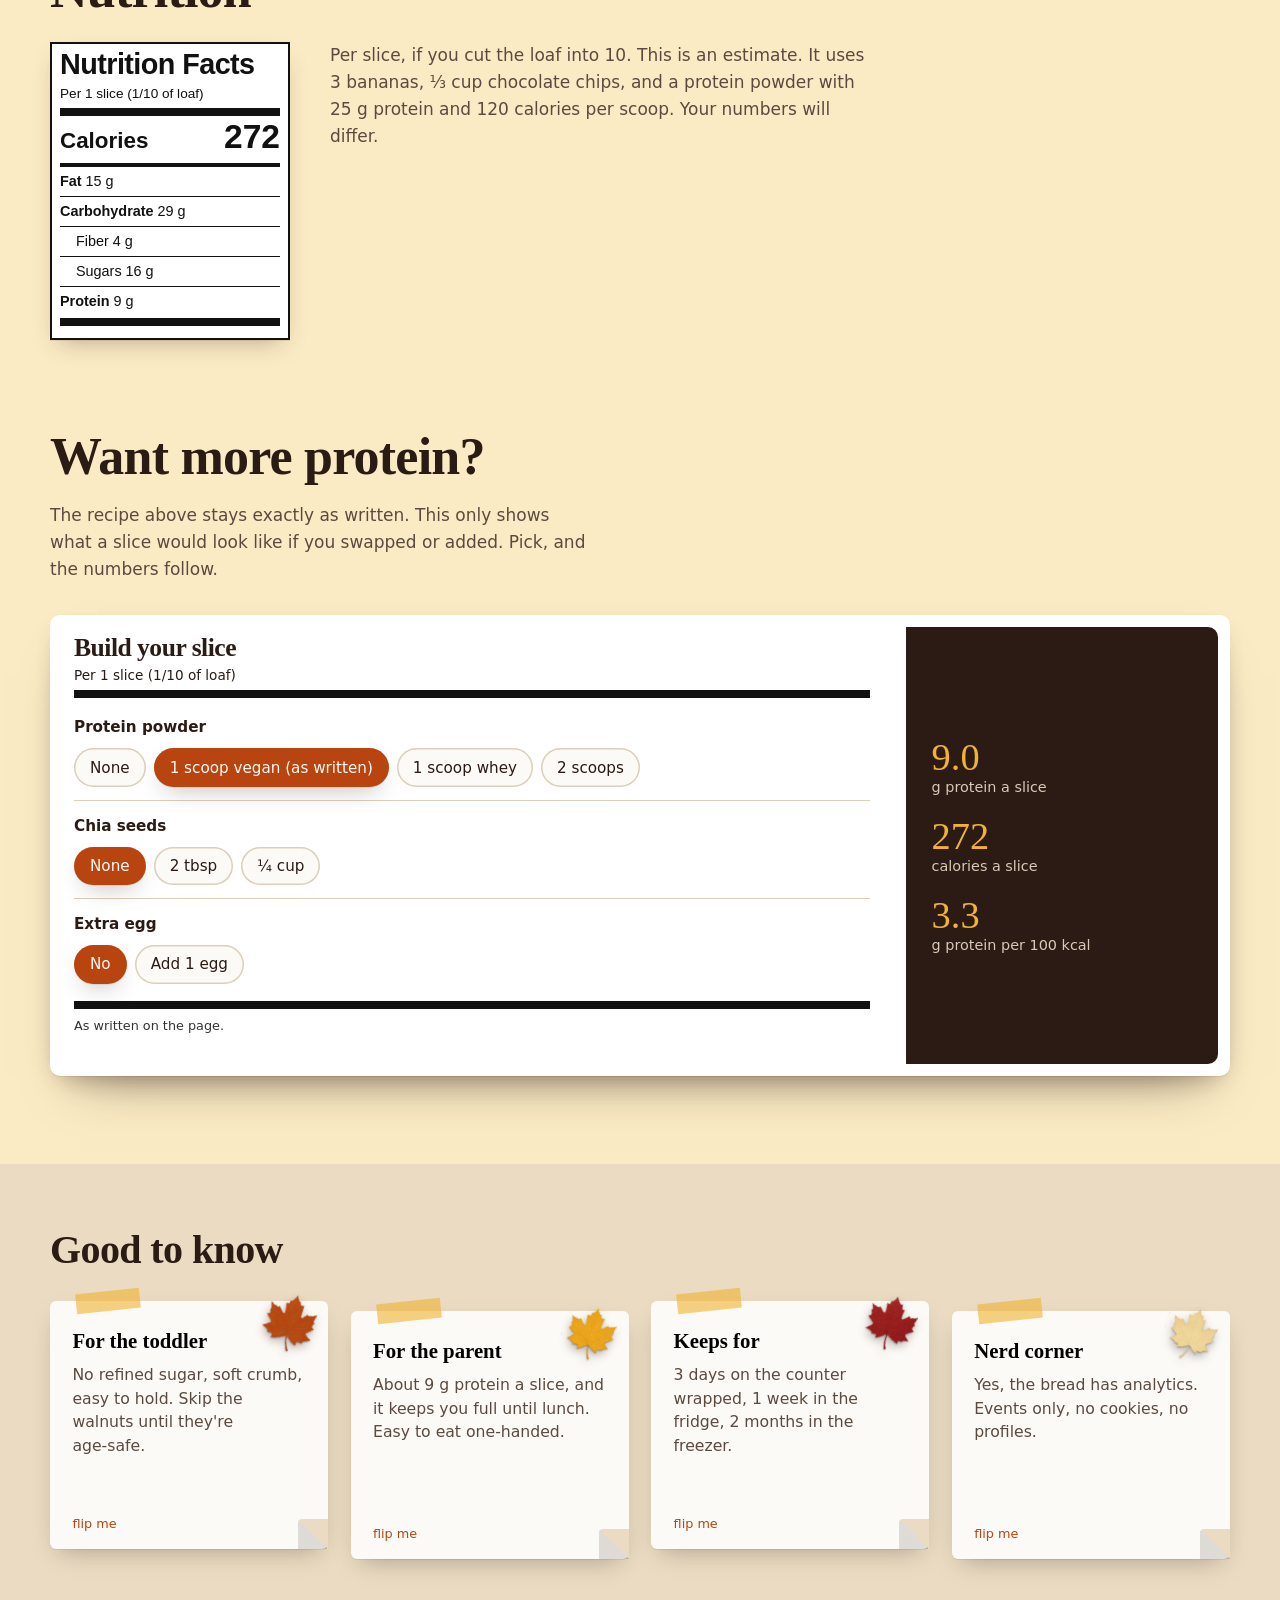
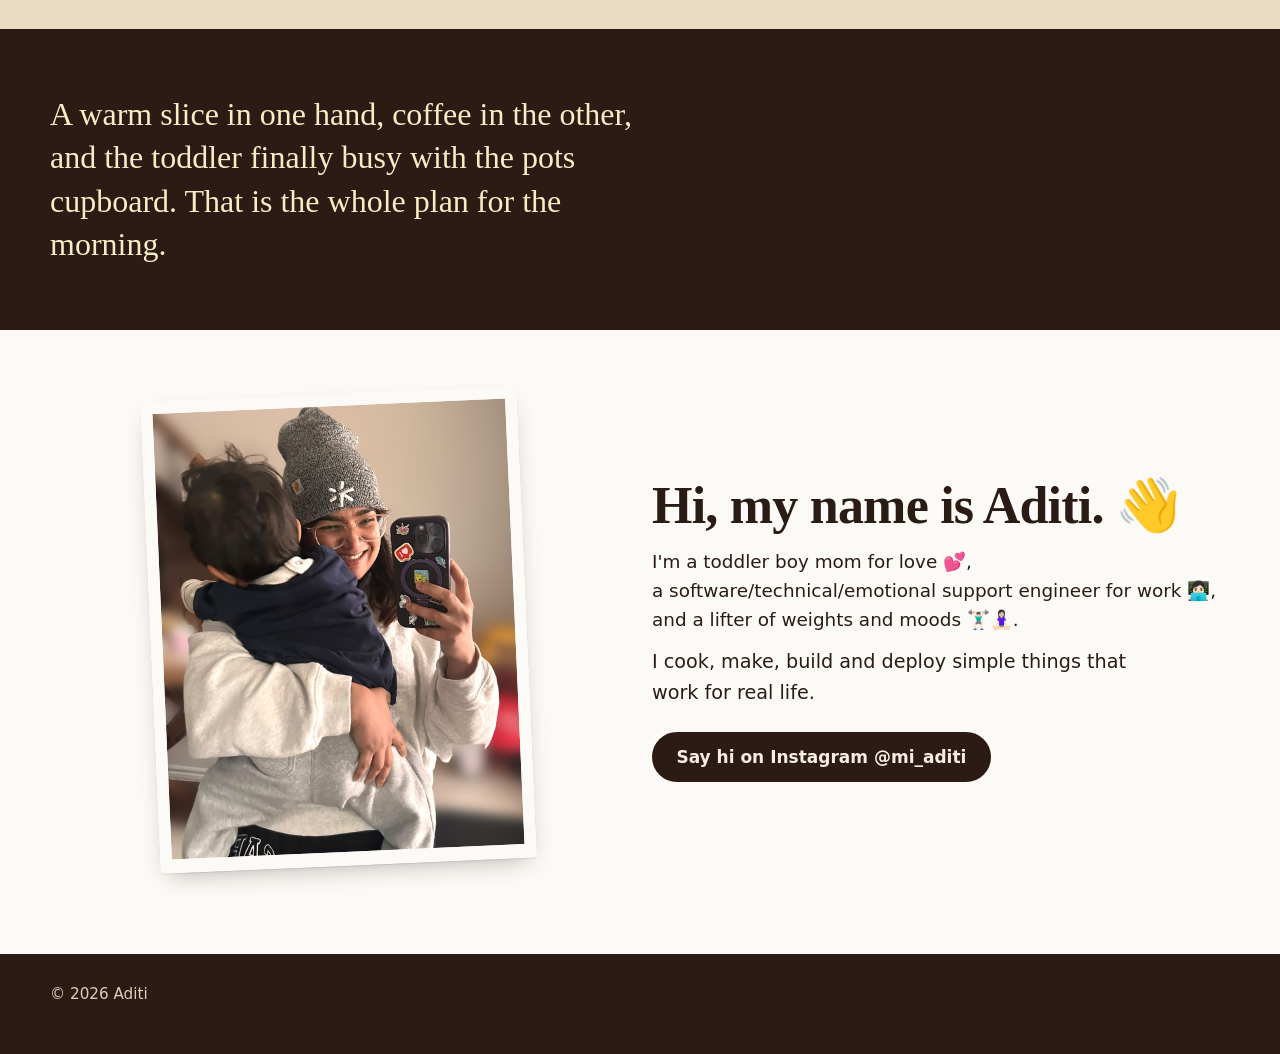
==== commit c395c4c3: "About card: mirror selfie with the toddler, background blurred Amp-Thread-ID: https://ampcode.com/th" ====
--- a/index.html
+++ b/index.html
@@ -934,8 +934,8 @@
 
       <section class="about" id="about" aria-labelledby="about-title">
         <div class="about-photo">
-          <img src="assets/images/about-aditi.jpg" width="1200" height="1600"
-               alt="Aditi smiling under bright autumn maple trees" loading="lazy" decoding="async">
+          <img src="assets/images/about-aditi-mirror.jpg" width="1200" height="1600"
+               alt="Aditi in a grey beanie, smiling in a mirror selfie with her toddler on her hip" loading="lazy" decoding="async">
         </div>
         <div class="about-text">
           <h2 id="about-title">Hi, my name is Aditi. 👋</h2>
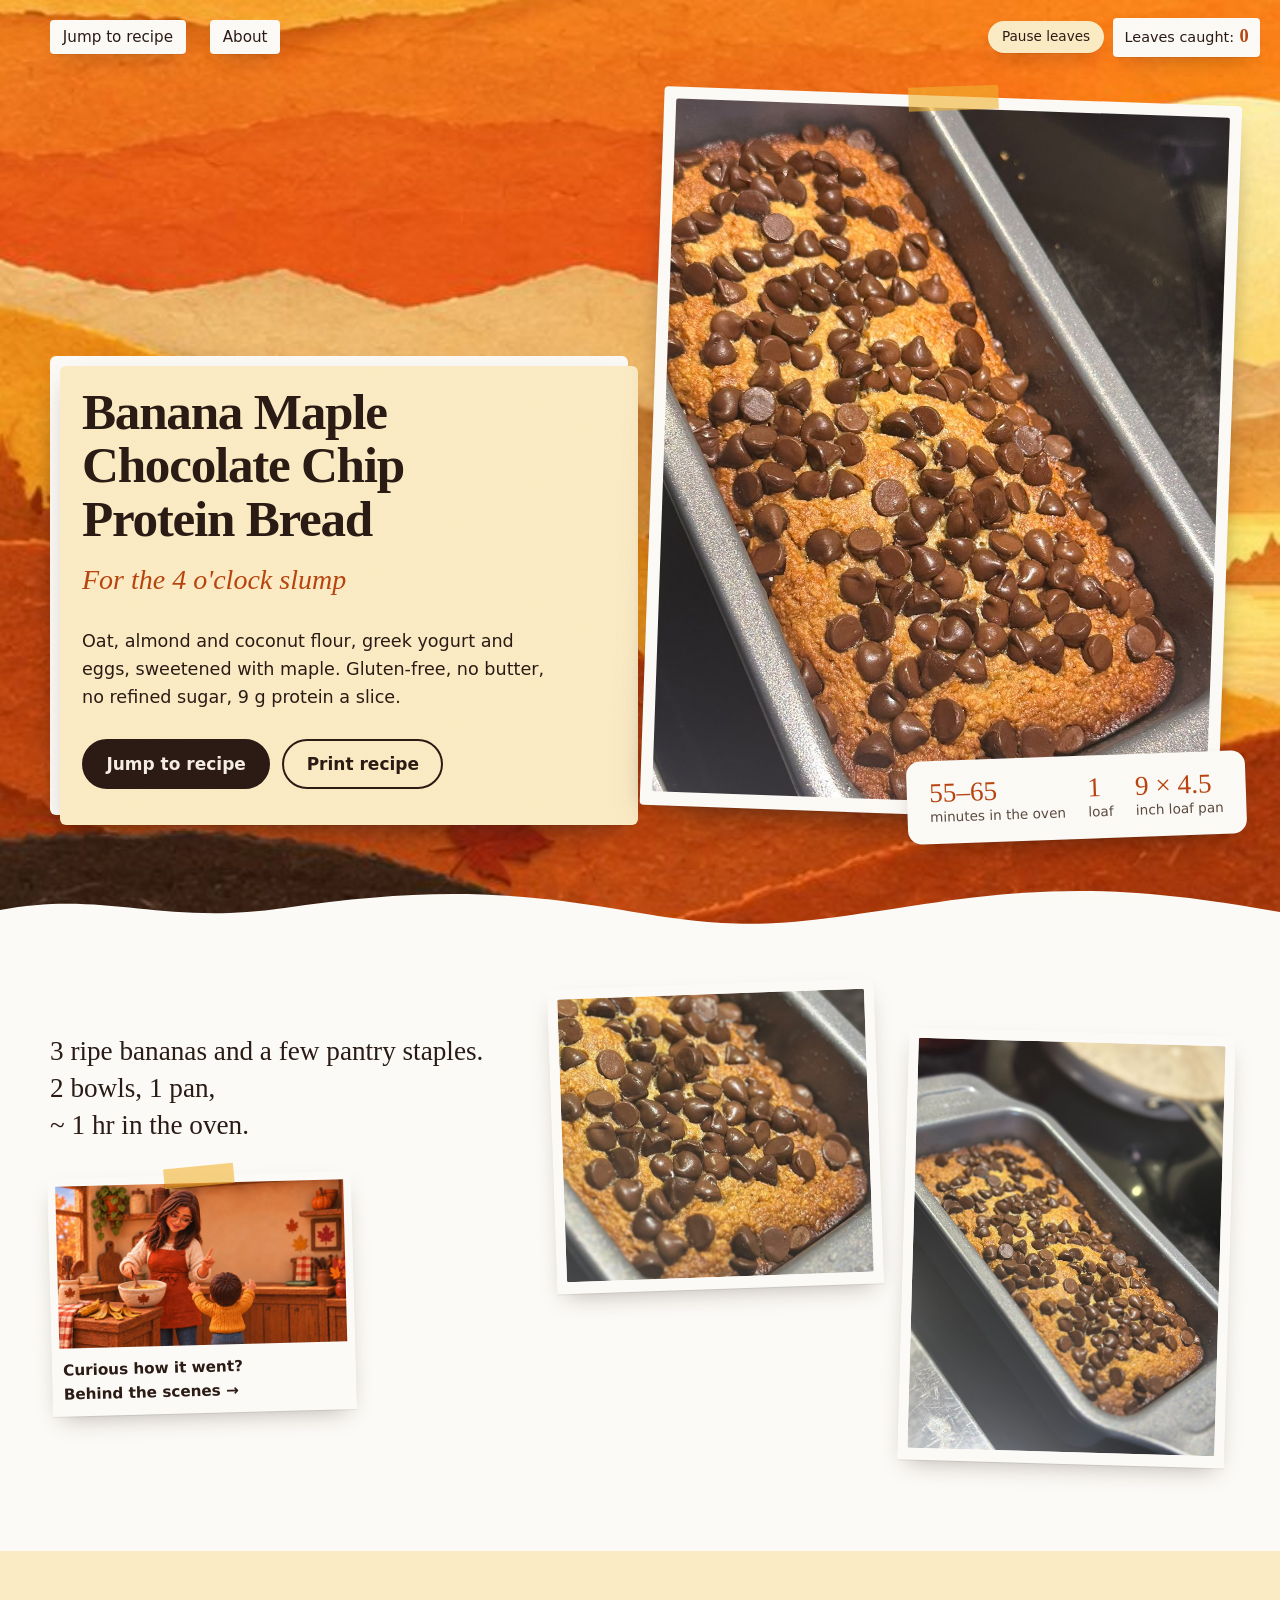
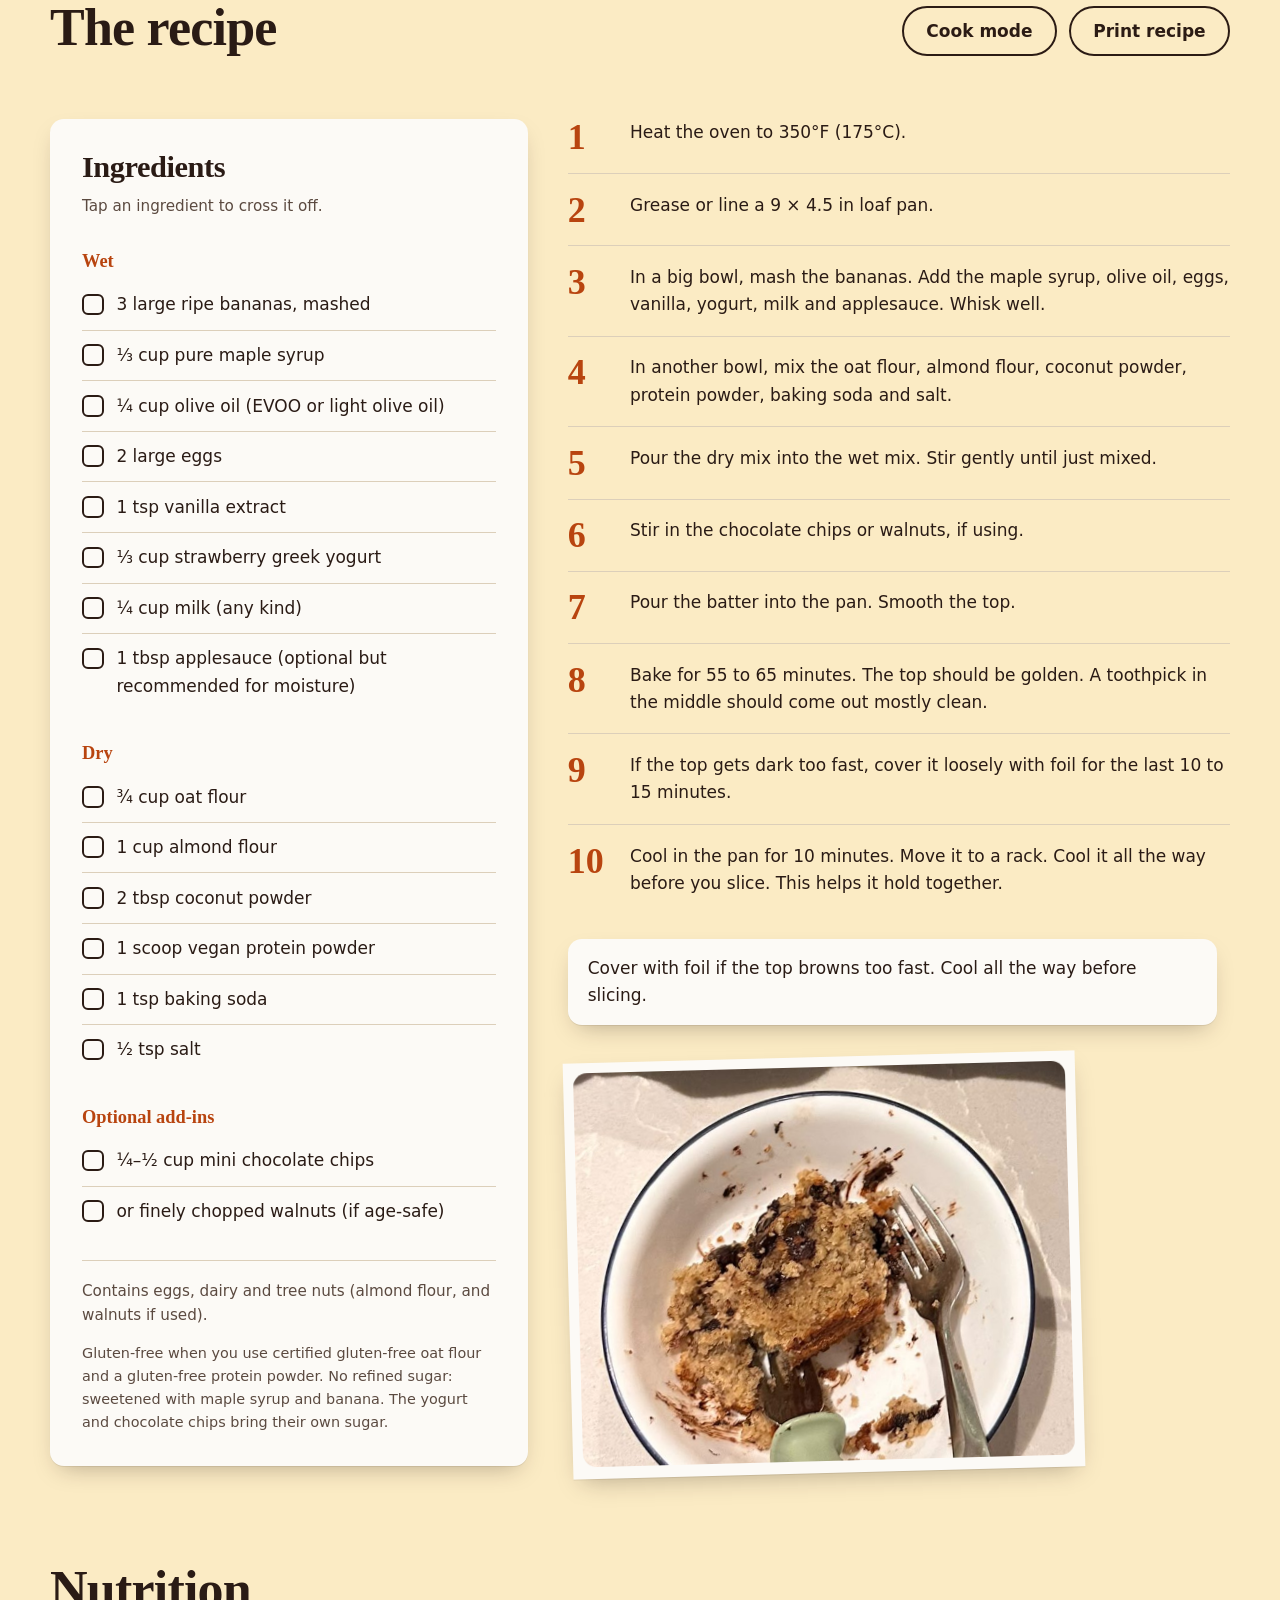
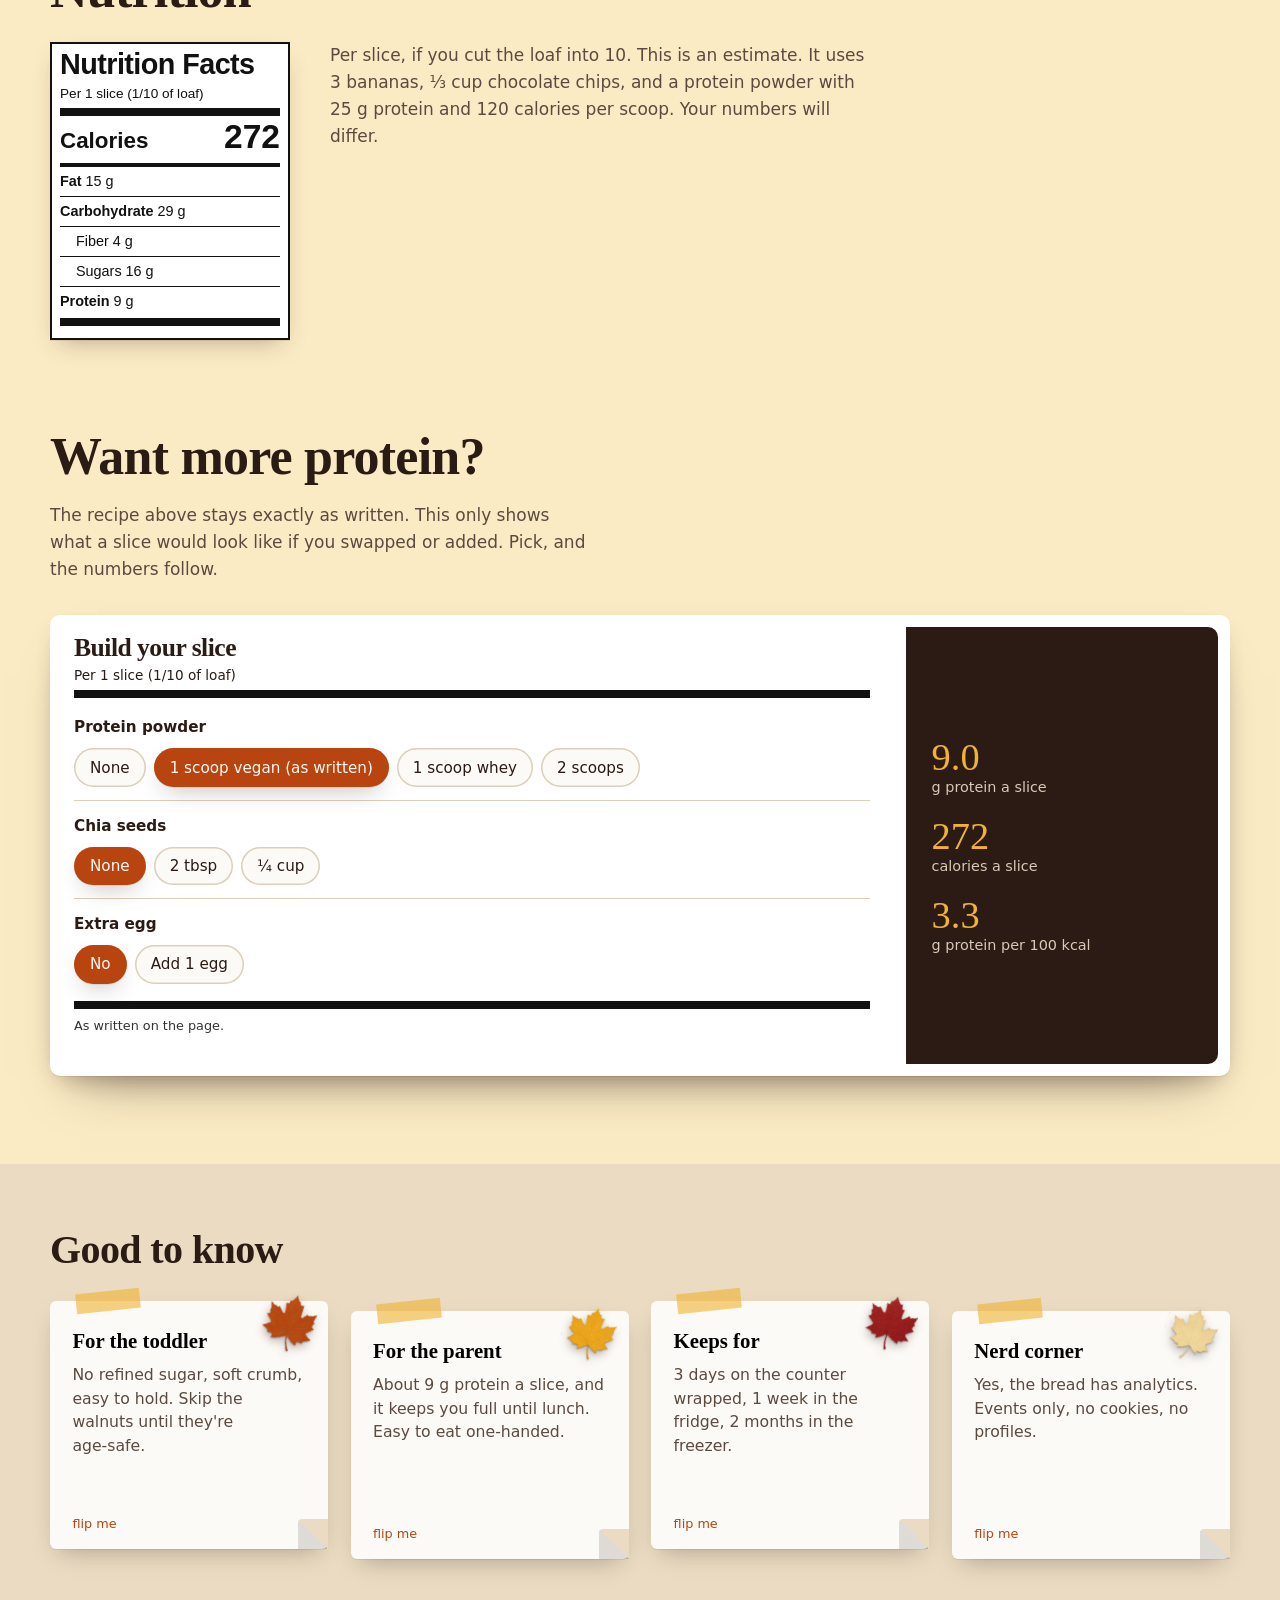
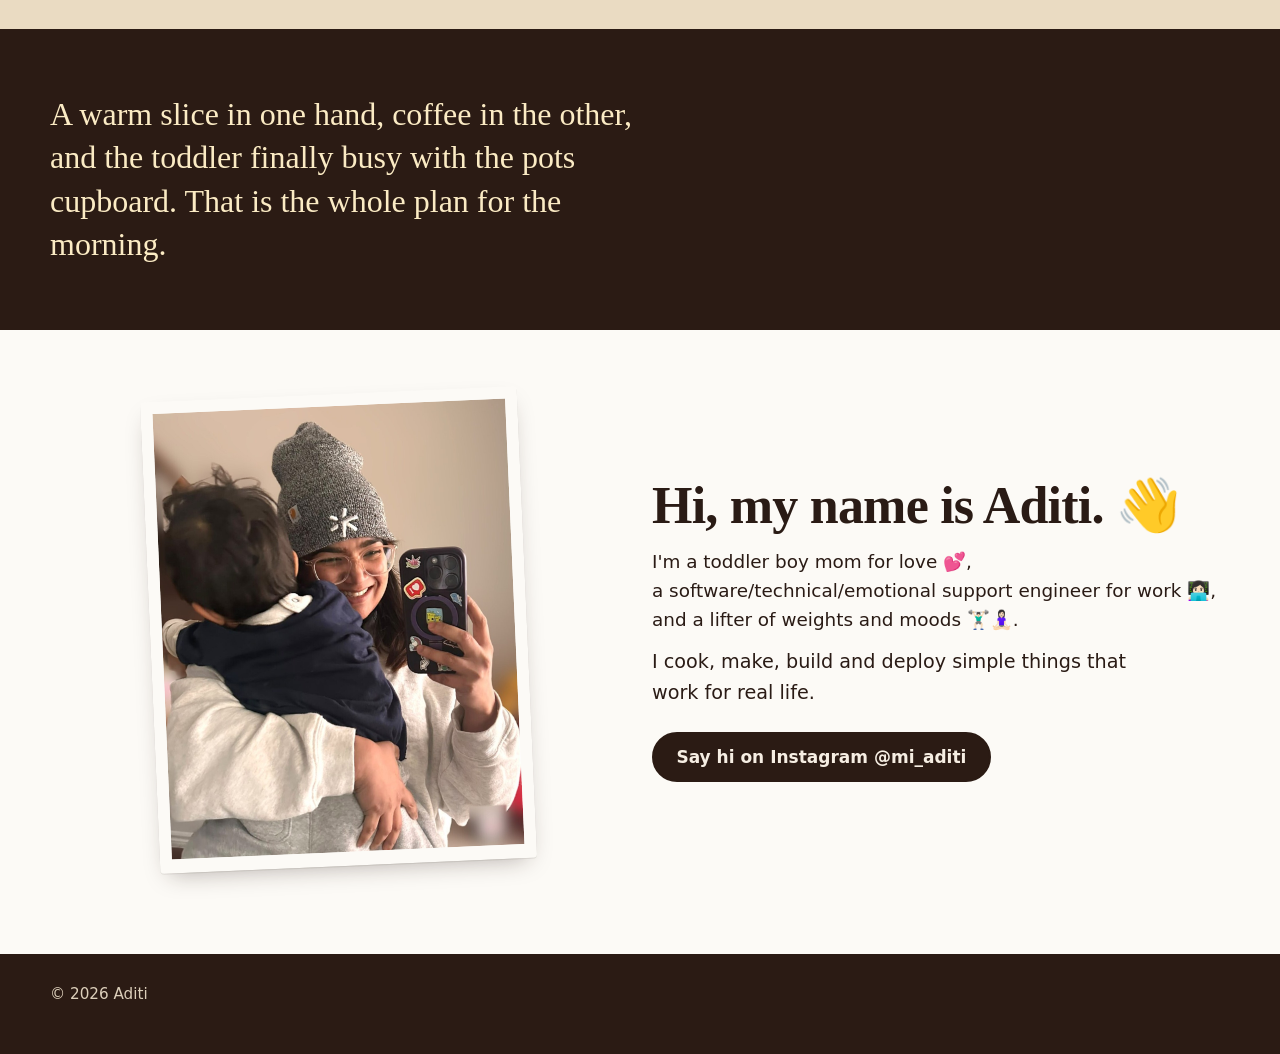
==== commit be76785a: "About photo: crop to the elbows Amp-Thread-ID: https://ampcode.com/threads/T-01a14fbb-ac7d-740d-8387" ====
--- a/index.html
+++ b/index.html
@@ -934,7 +934,7 @@
 
       <section class="about" id="about" aria-labelledby="about-title">
         <div class="about-photo">
-          <img src="assets/images/about-aditi-mirror.jpg" width="1200" height="1600"
+          <img src="assets/images/about-aditi-mirror.jpg" width="1200" height="1500"
                alt="Aditi in a grey beanie, smiling in a mirror selfie with her toddler on her hip" loading="lazy" decoding="async">
         </div>
         <div class="about-text">
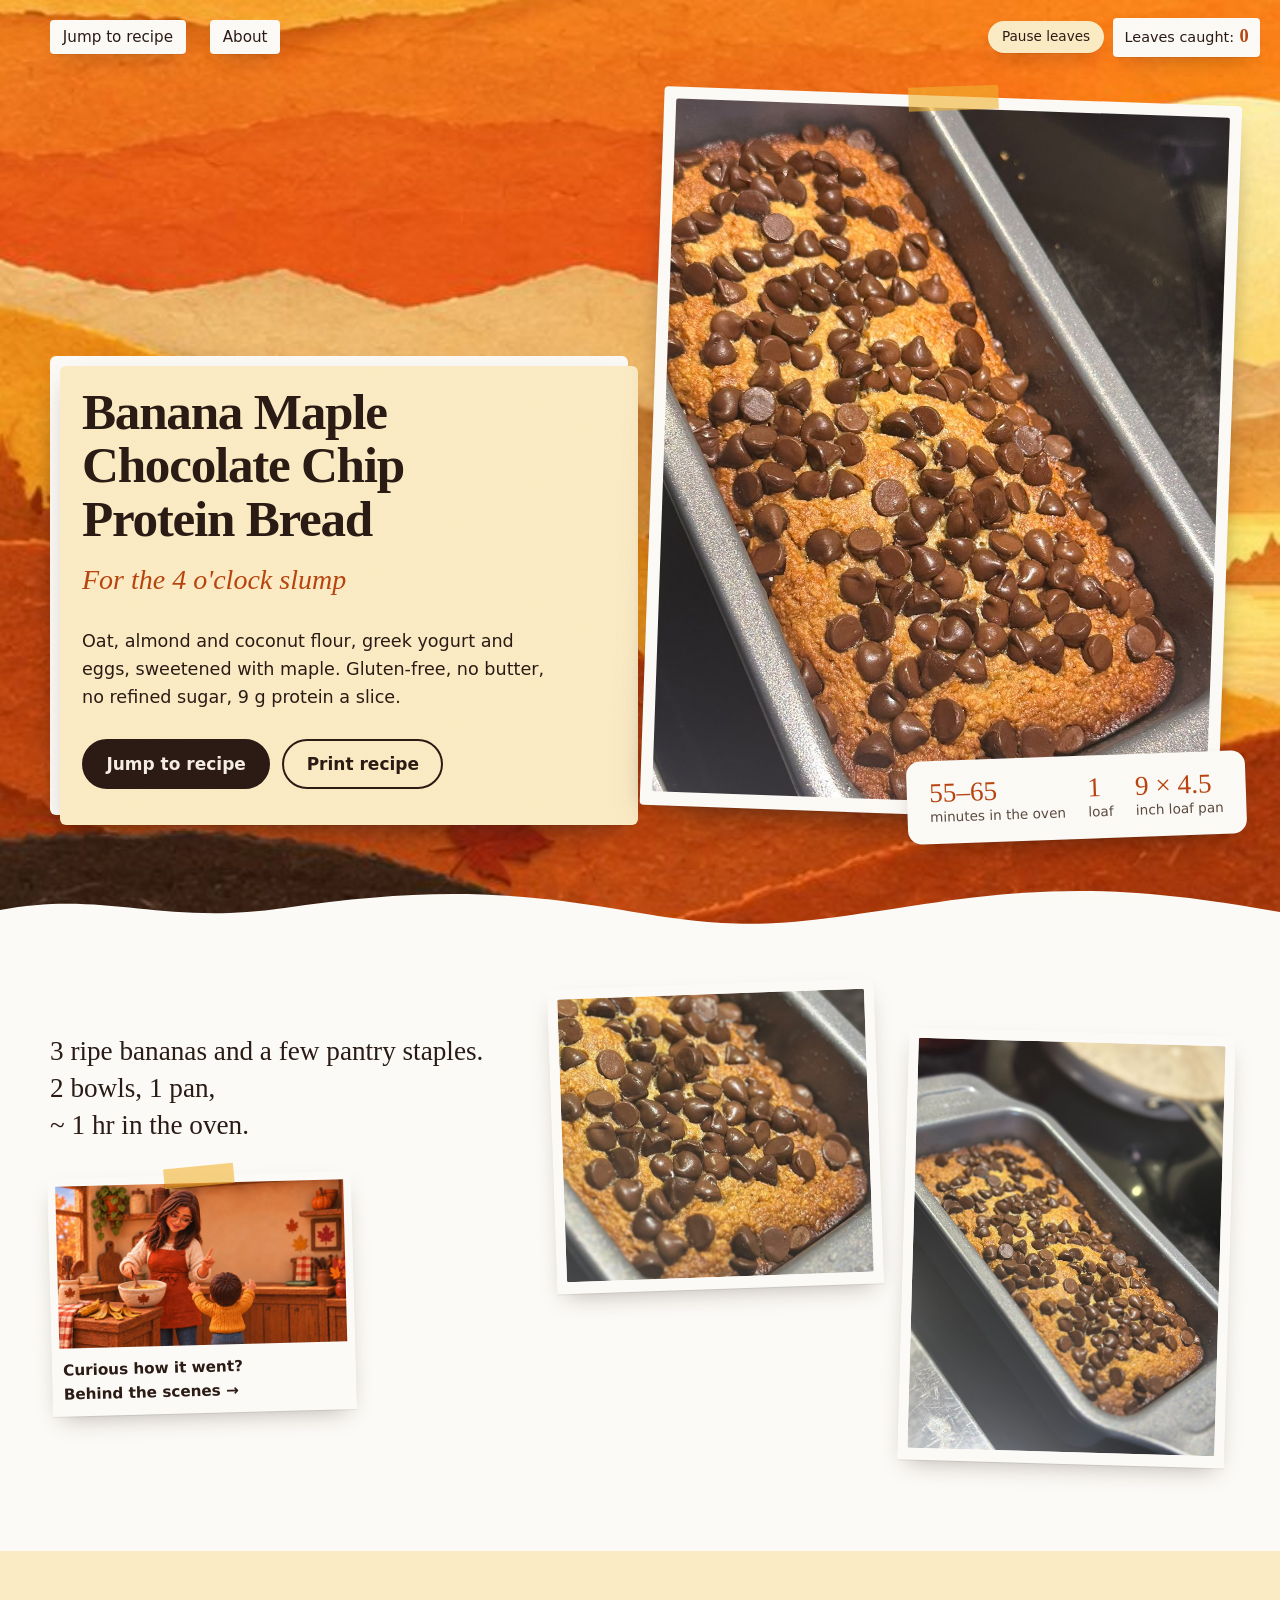
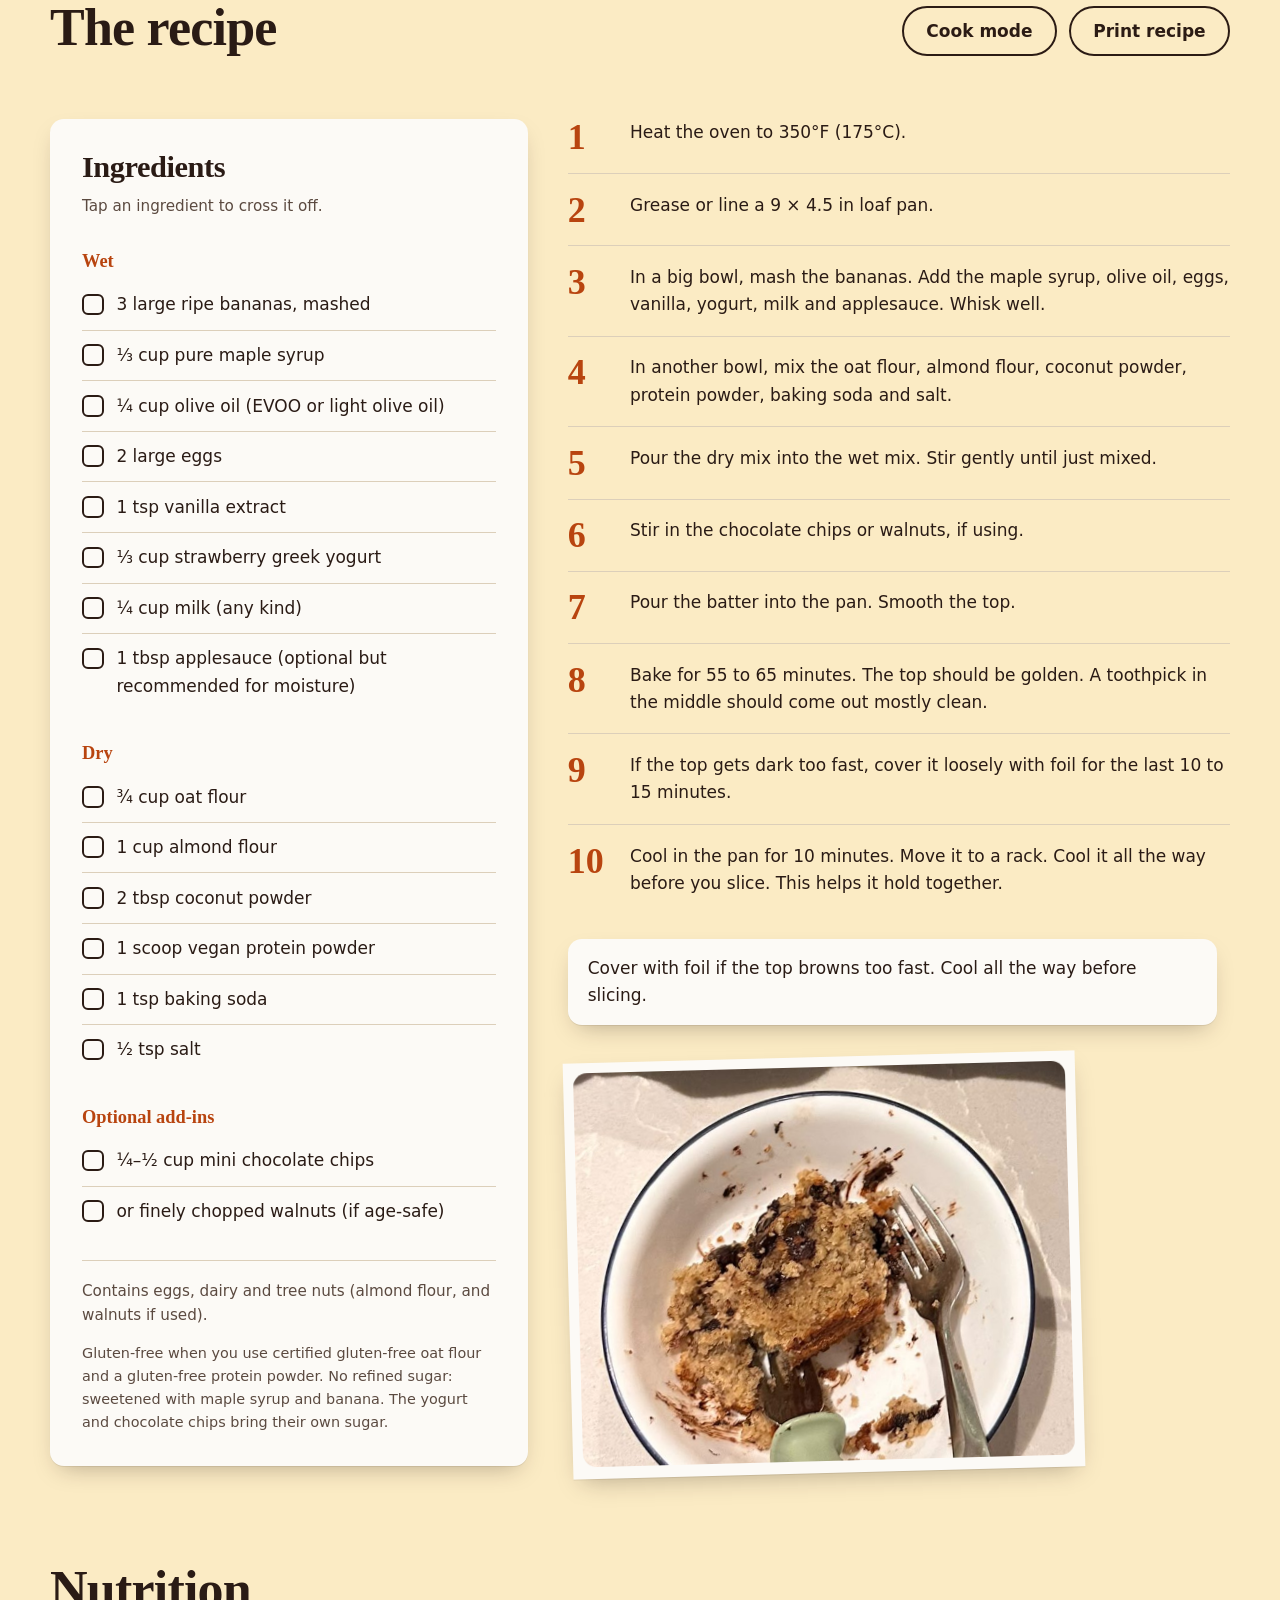
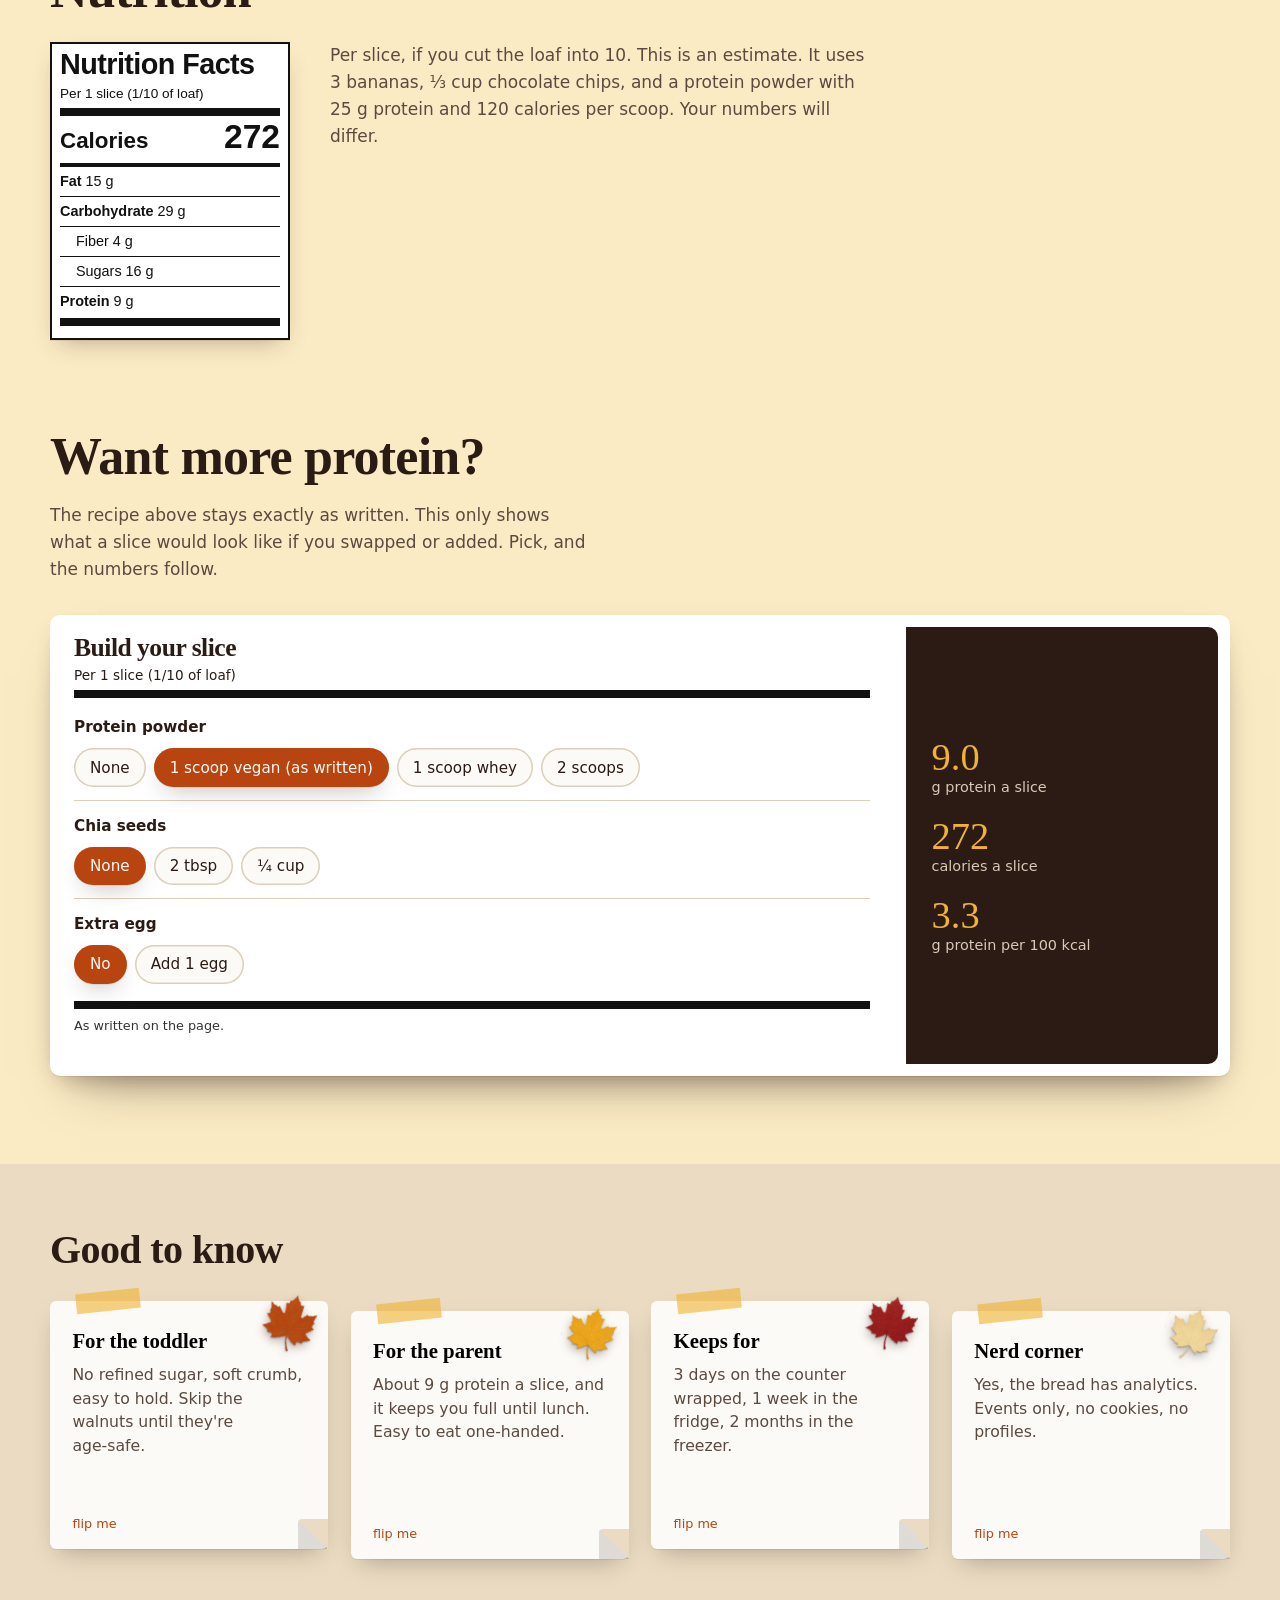
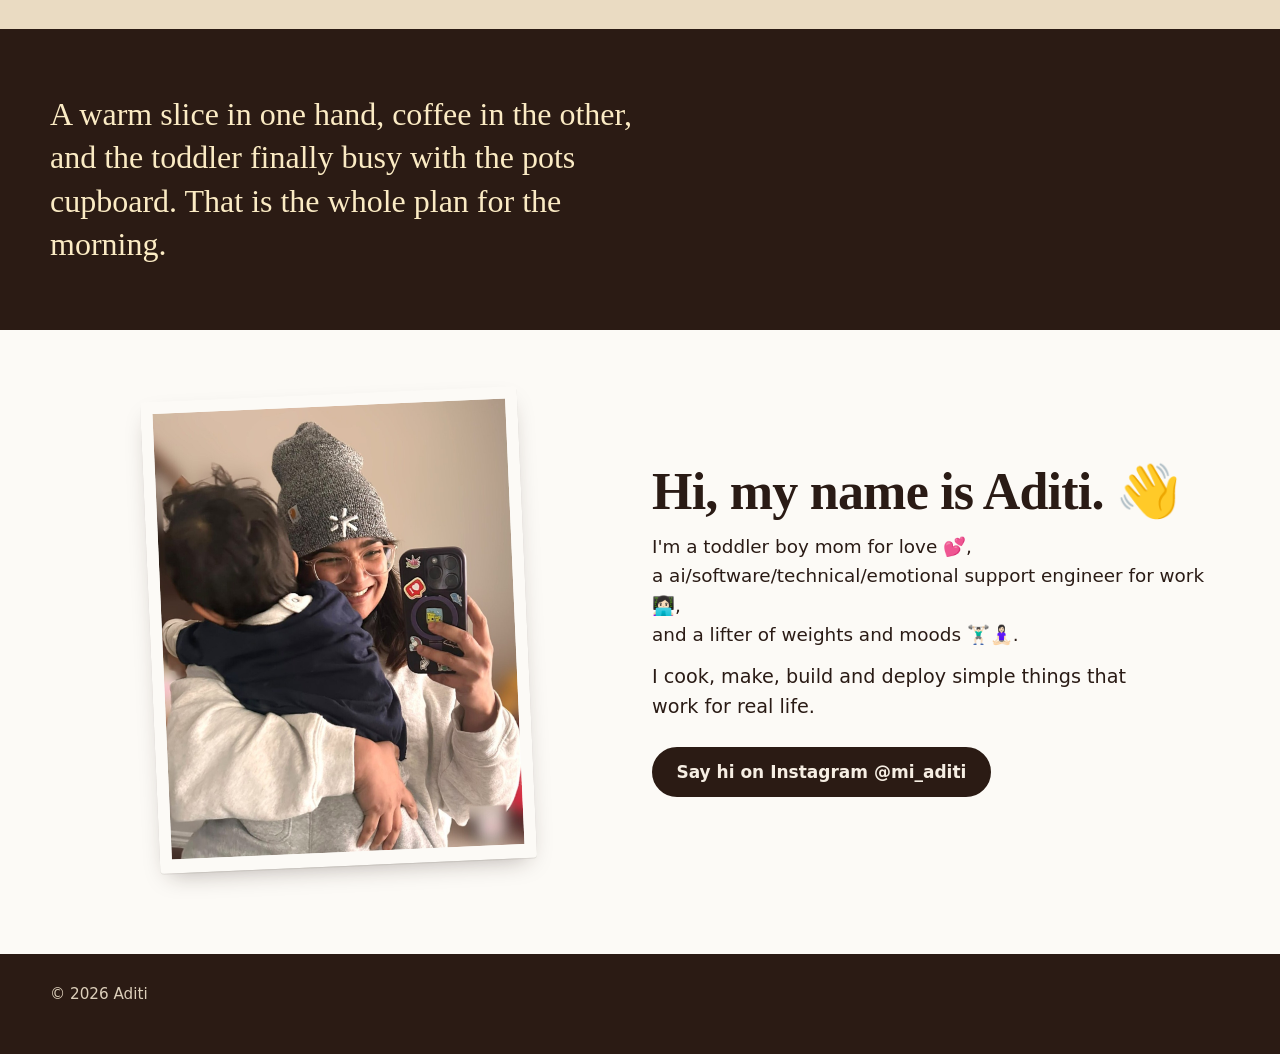
==== commit 06064694: "Update profession description to include AI engineer" ====
--- a/index.html
+++ b/index.html
@@ -939,7 +939,7 @@
         </div>
         <div class="about-text">
           <h2 id="about-title">Hi, my name is Aditi. 👋</h2>
-          <p class="lines">I'm a toddler boy mom for love 💕,<br>a software/technical/emotional support engineer for work 👩🏻‍💻,<br>and a lifter of weights and moods 🏋🏻‍♂️🧘🏻‍♀️.</p>
+          <p class="lines">I'm a toddler boy mom for love 💕,<br>a ai/software/technical/emotional support engineer for work 👩🏻‍💻,<br>and a lifter of weights and moods 🏋🏻‍♂️🧘🏻‍♀️.</p>
           <p>I cook, make, build and deploy simple things that work for real life.</p>
           <a class="btn btn-primary" href="https://www.instagram.com/mi_aditi/" target="_blank" rel="noopener"
              data-umami-event="outbound-link" data-umami-event-url="https://www.instagram.com/mi_aditi/" data-umami-event-place="about">Say hi on Instagram @mi_aditi</a>
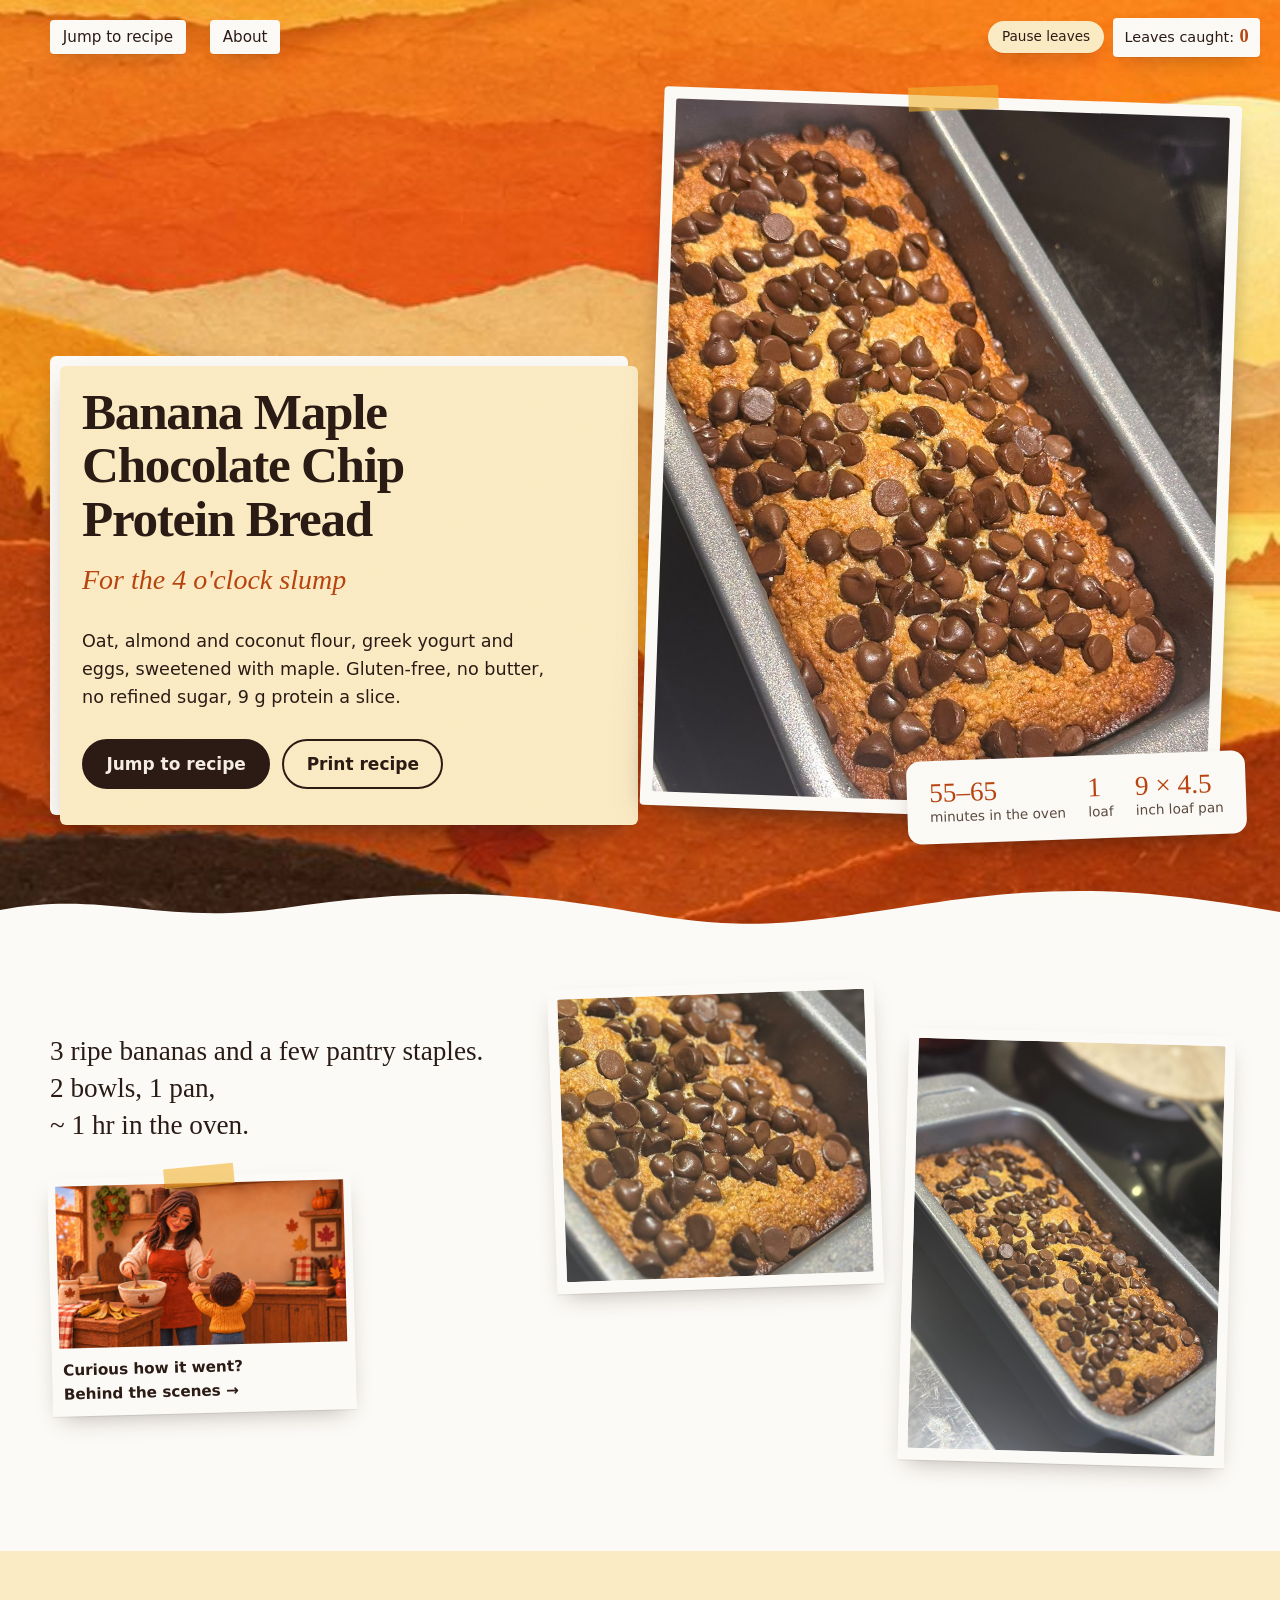
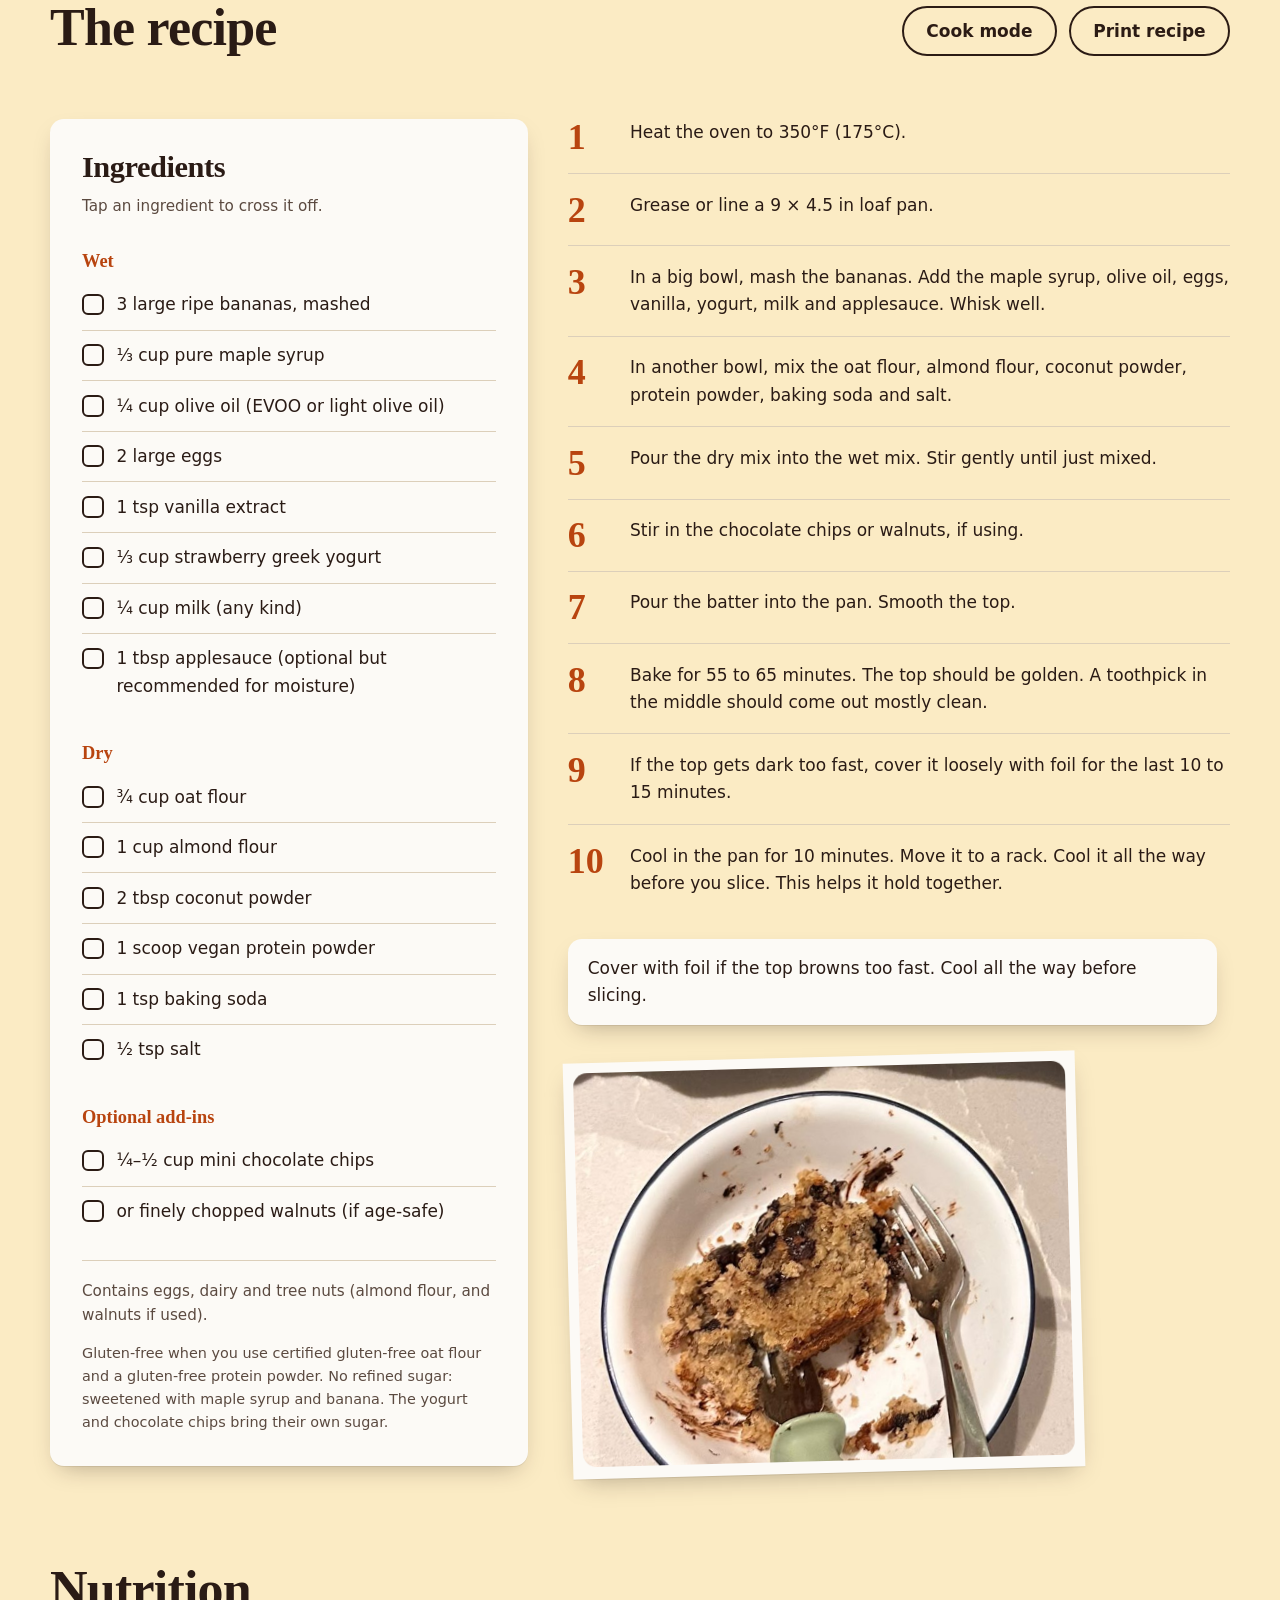
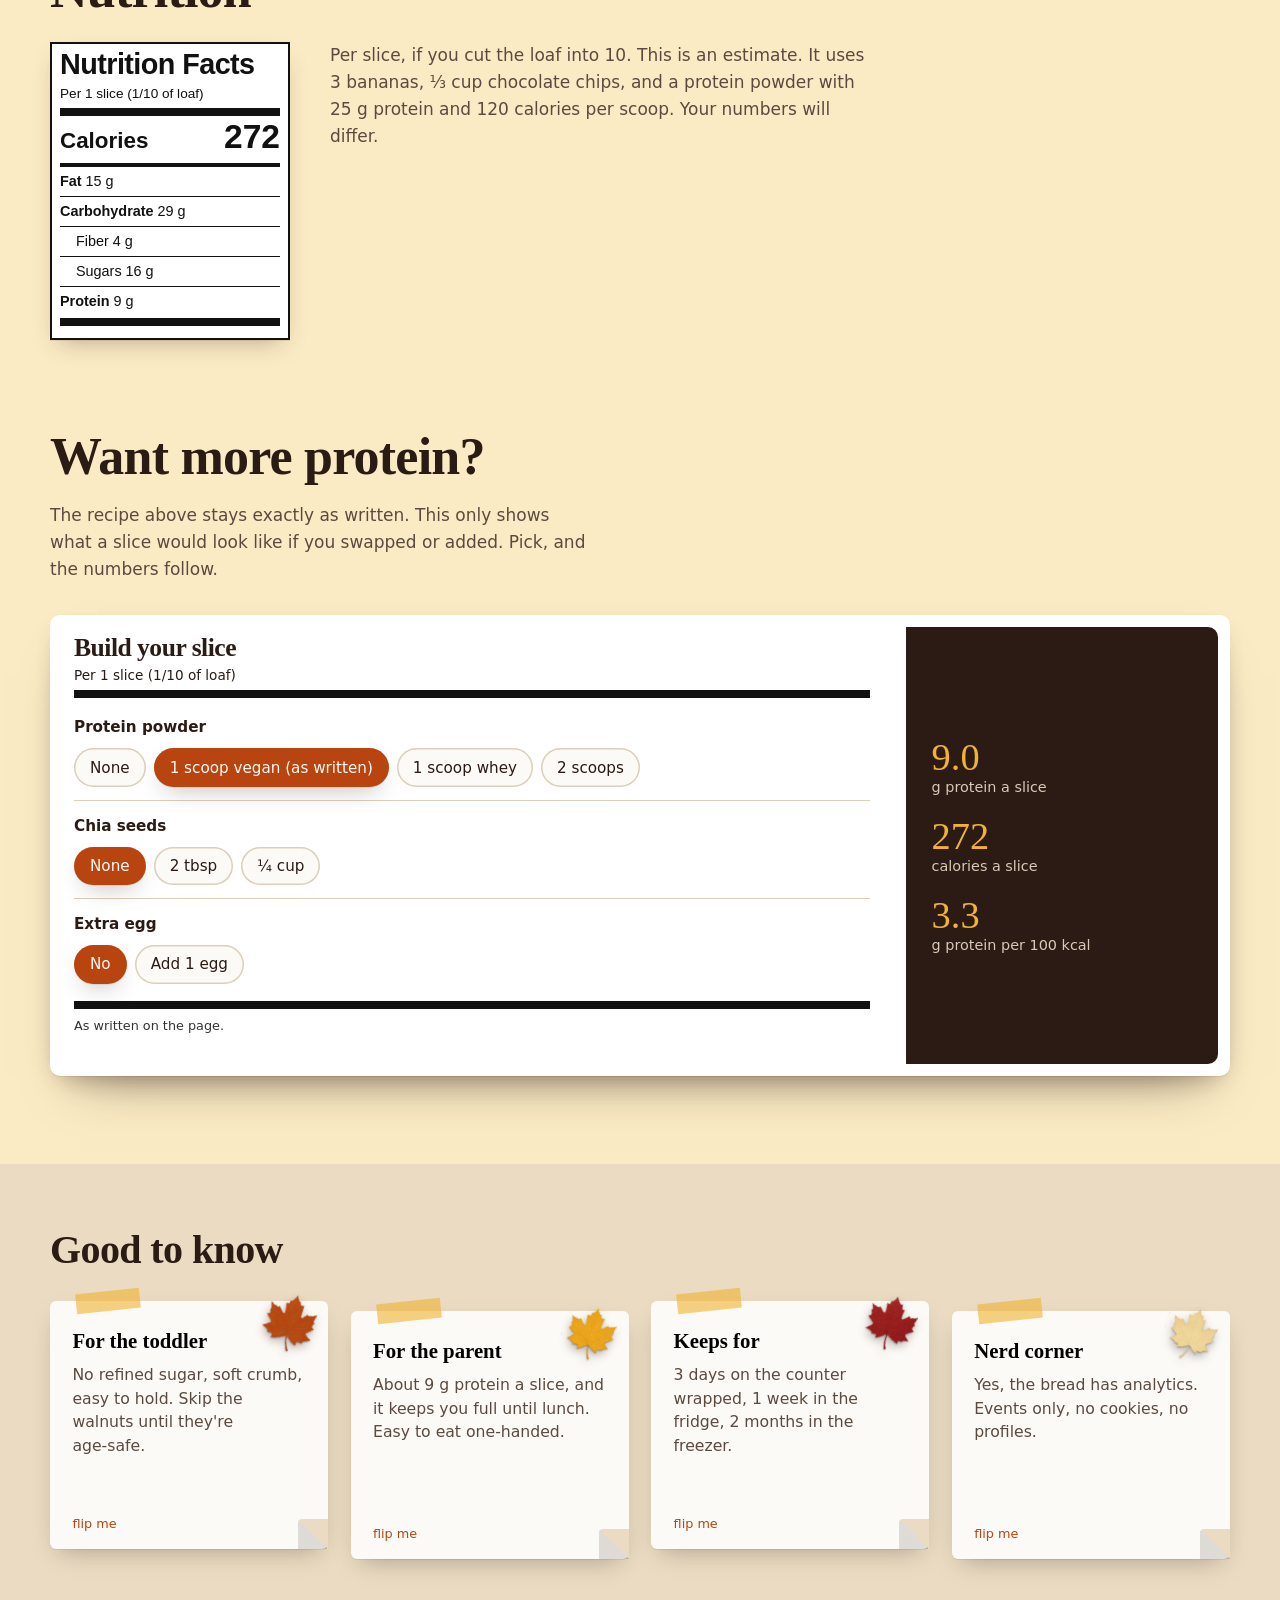
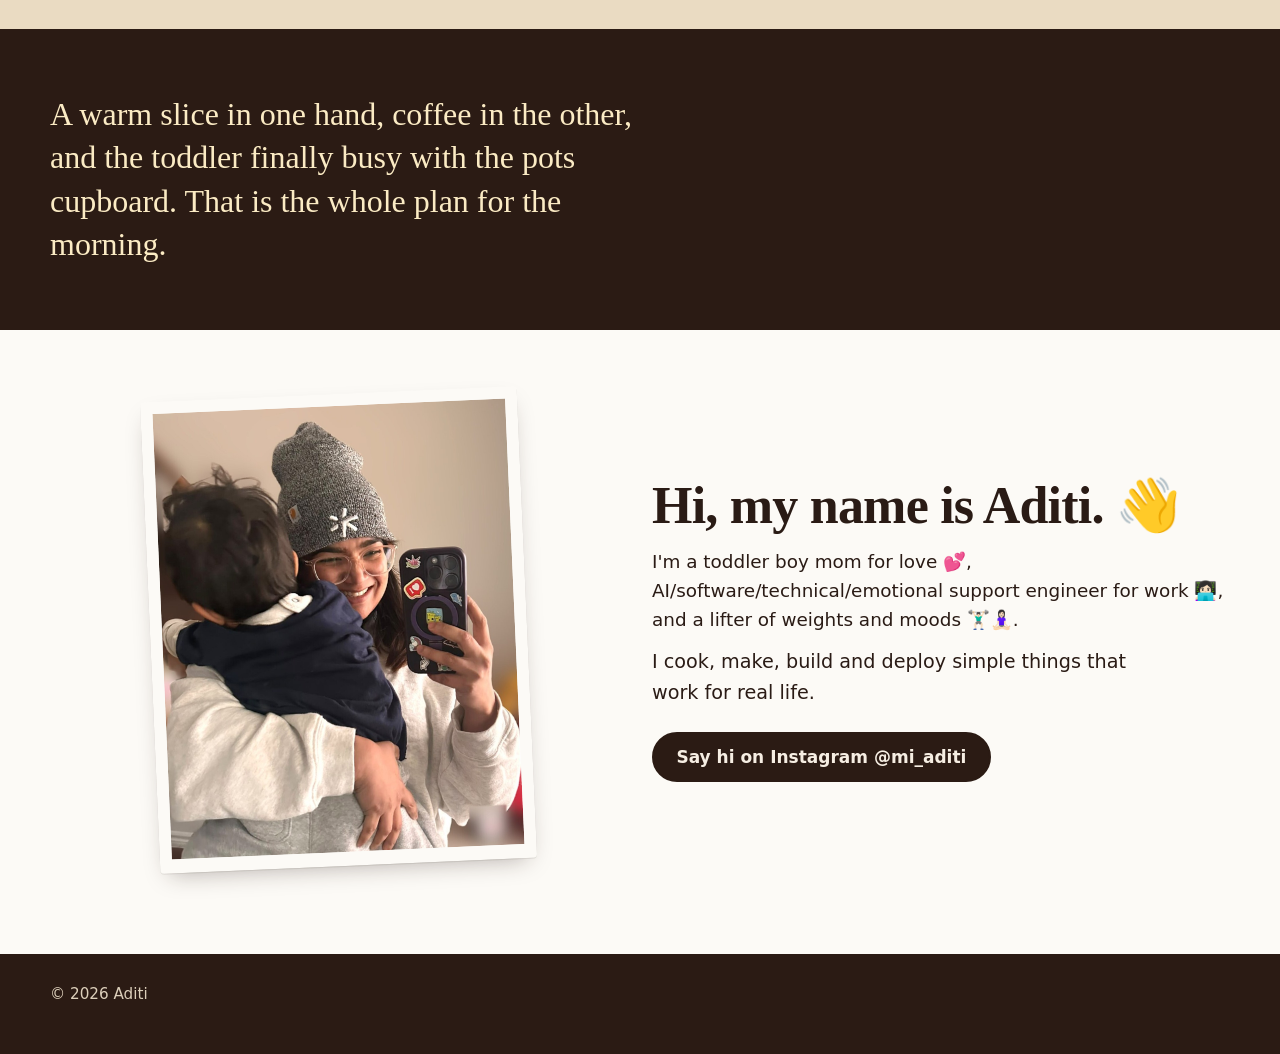
==== commit 8ee46184: "Update about blurb: AI/software support engineer Amp-Thread-ID: https://ampcode.com/threads/T-01a154" ====
--- a/index.html
+++ b/index.html
@@ -939,7 +939,7 @@
         </div>
         <div class="about-text">
           <h2 id="about-title">Hi, my name is Aditi. 👋</h2>
-          <p class="lines">I'm a toddler boy mom for love 💕,<br>a ai/software/technical/emotional support engineer for work 👩🏻‍💻,<br>and a lifter of weights and moods 🏋🏻‍♂️🧘🏻‍♀️.</p>
+          <p class="lines">I'm a toddler boy mom for love 💕,<br>AI/software/technical/emotional support engineer for work 👩🏻‍💻,<br>and a lifter of weights and moods 🏋🏻‍♂️🧘🏻‍♀️.</p>
           <p>I cook, make, build and deploy simple things that work for real life.</p>
           <a class="btn btn-primary" href="https://www.instagram.com/mi_aditi/" target="_blank" rel="noopener"
              data-umami-event="outbound-link" data-umami-event-url="https://www.instagram.com/mi_aditi/" data-umami-event-place="about">Say hi on Instagram @mi_aditi</a>
